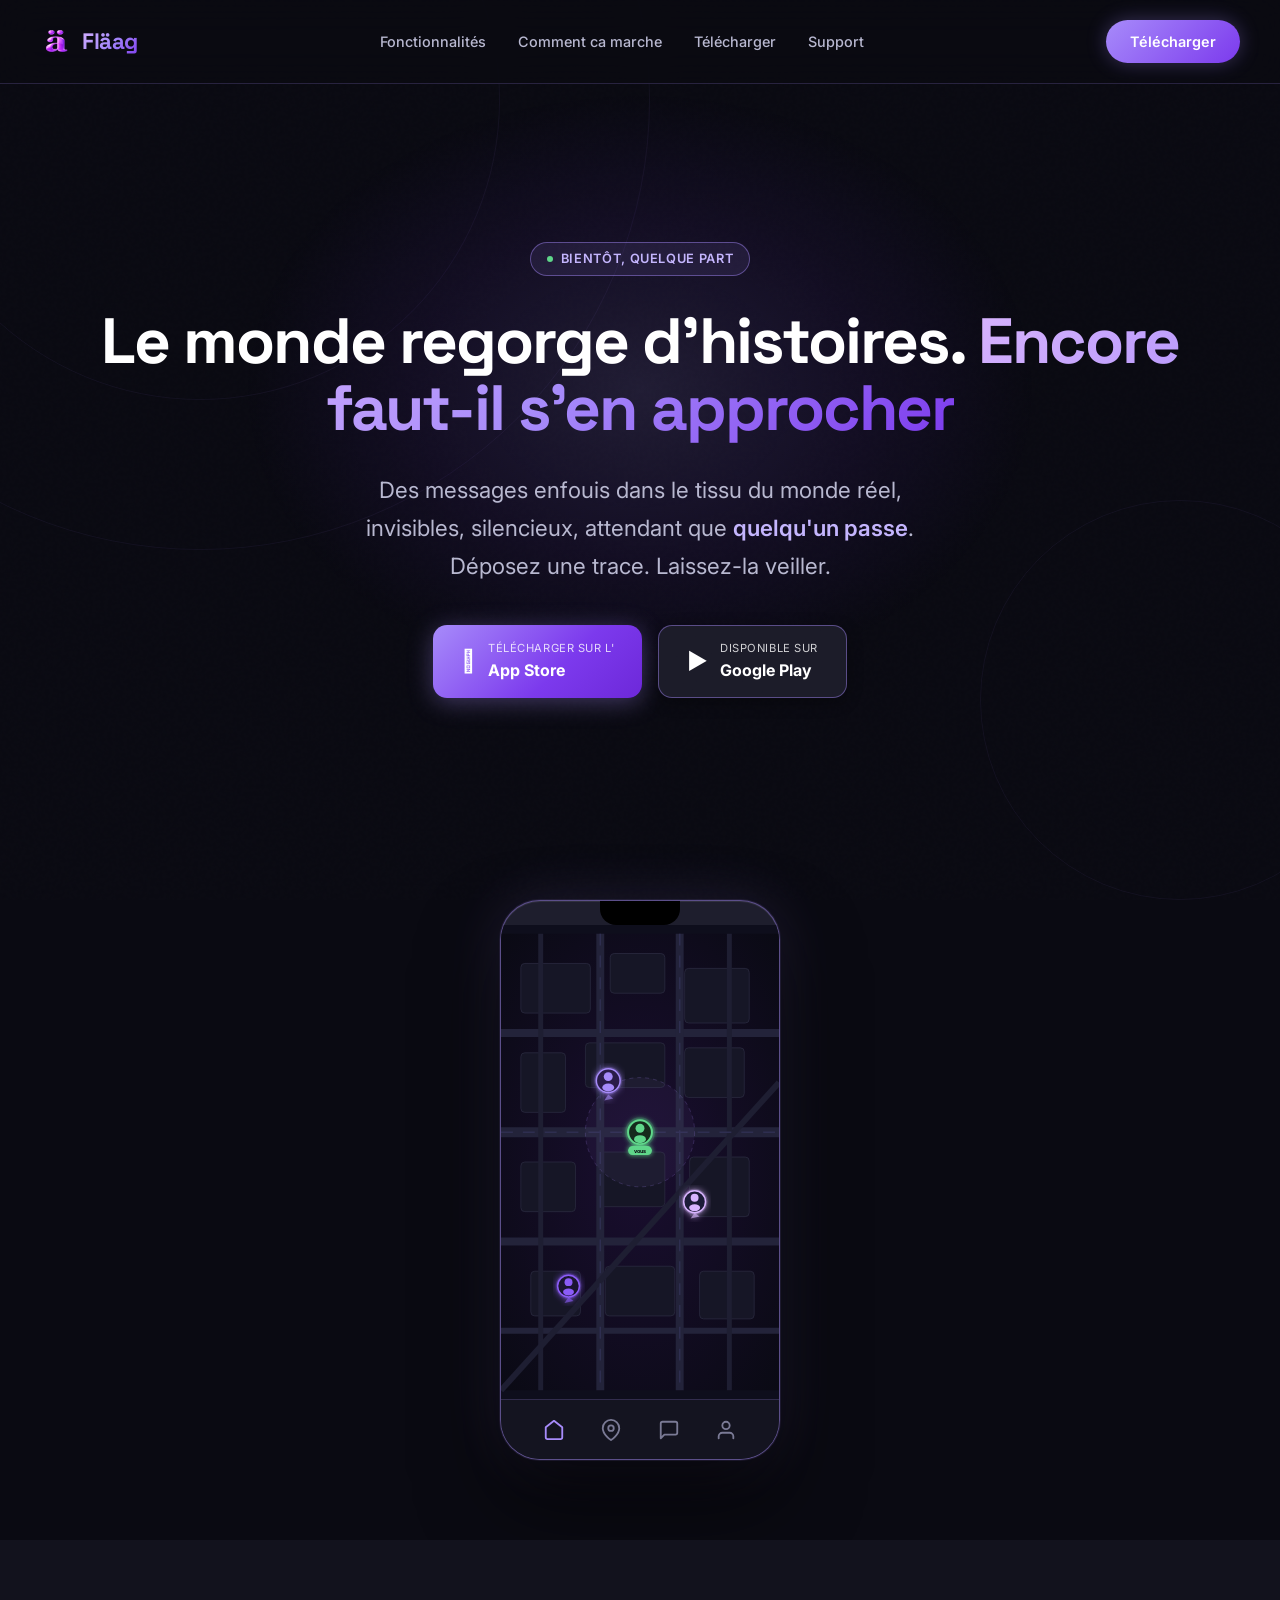
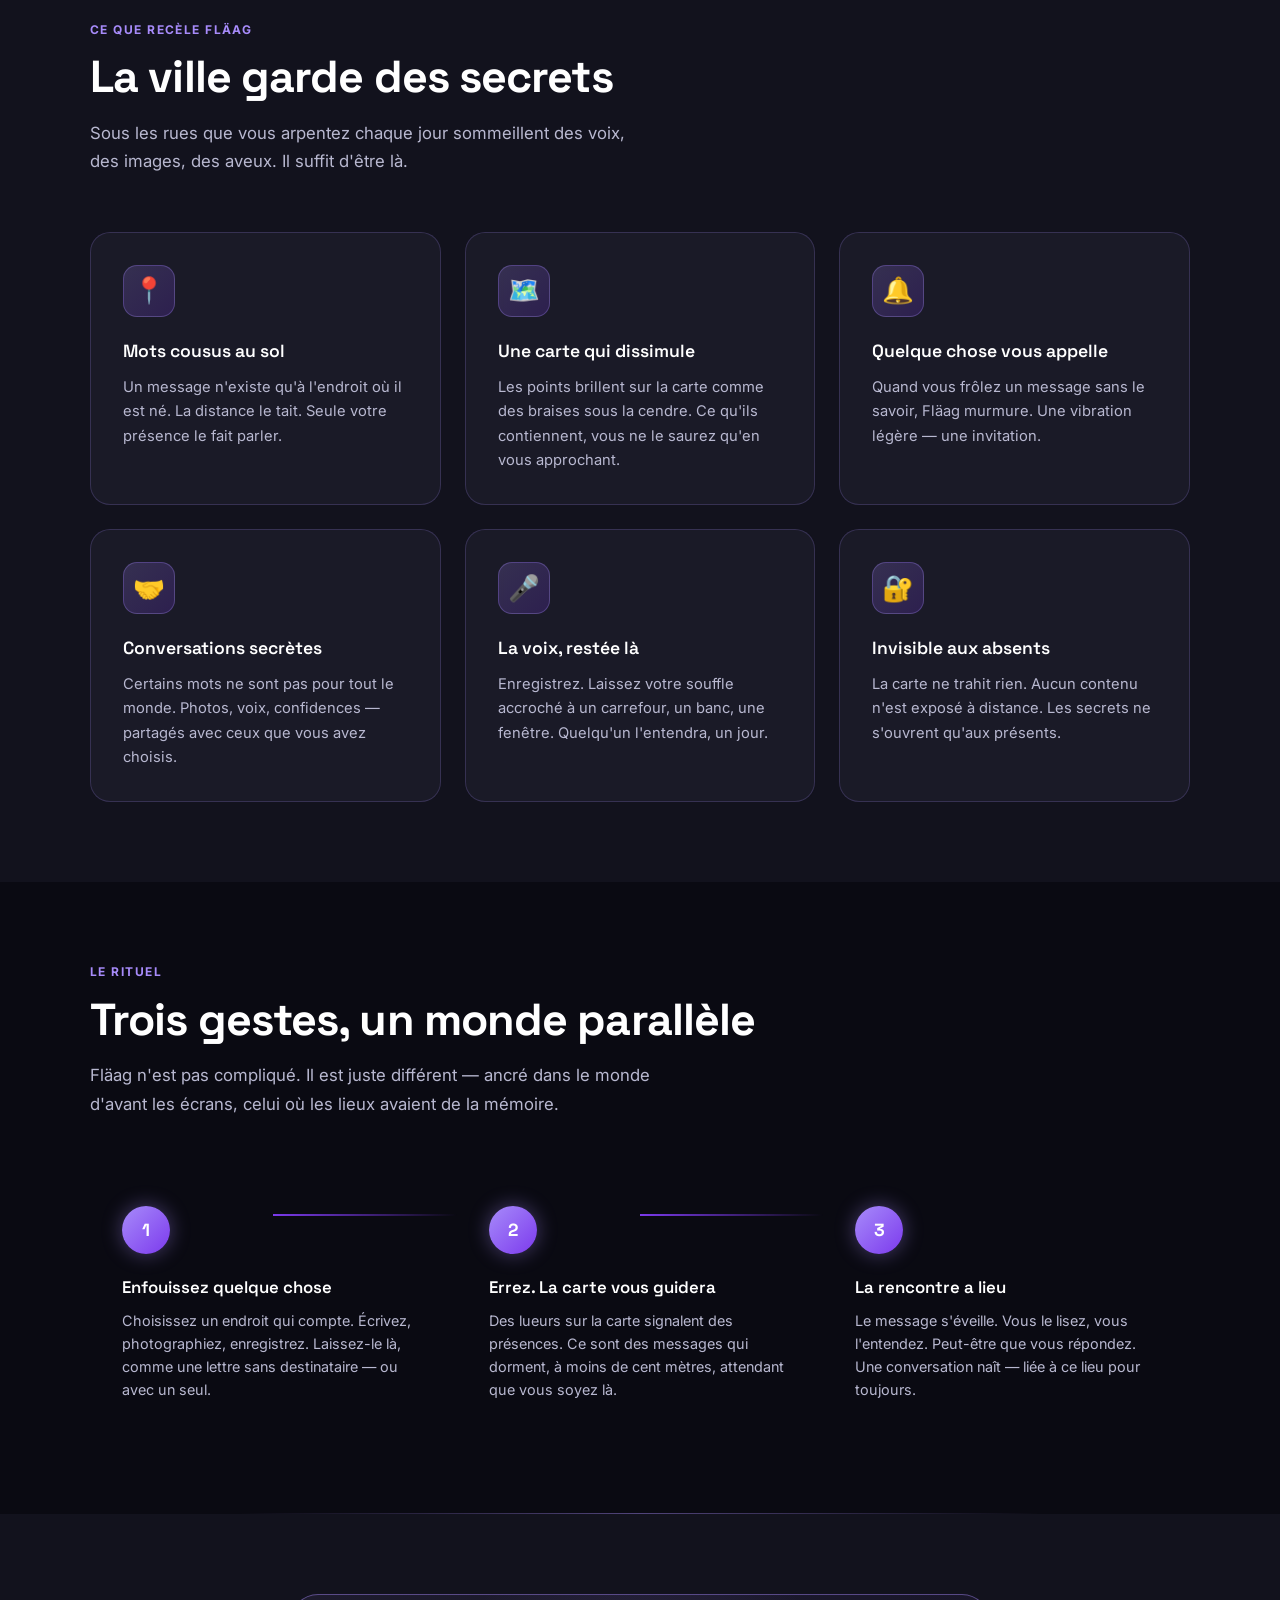
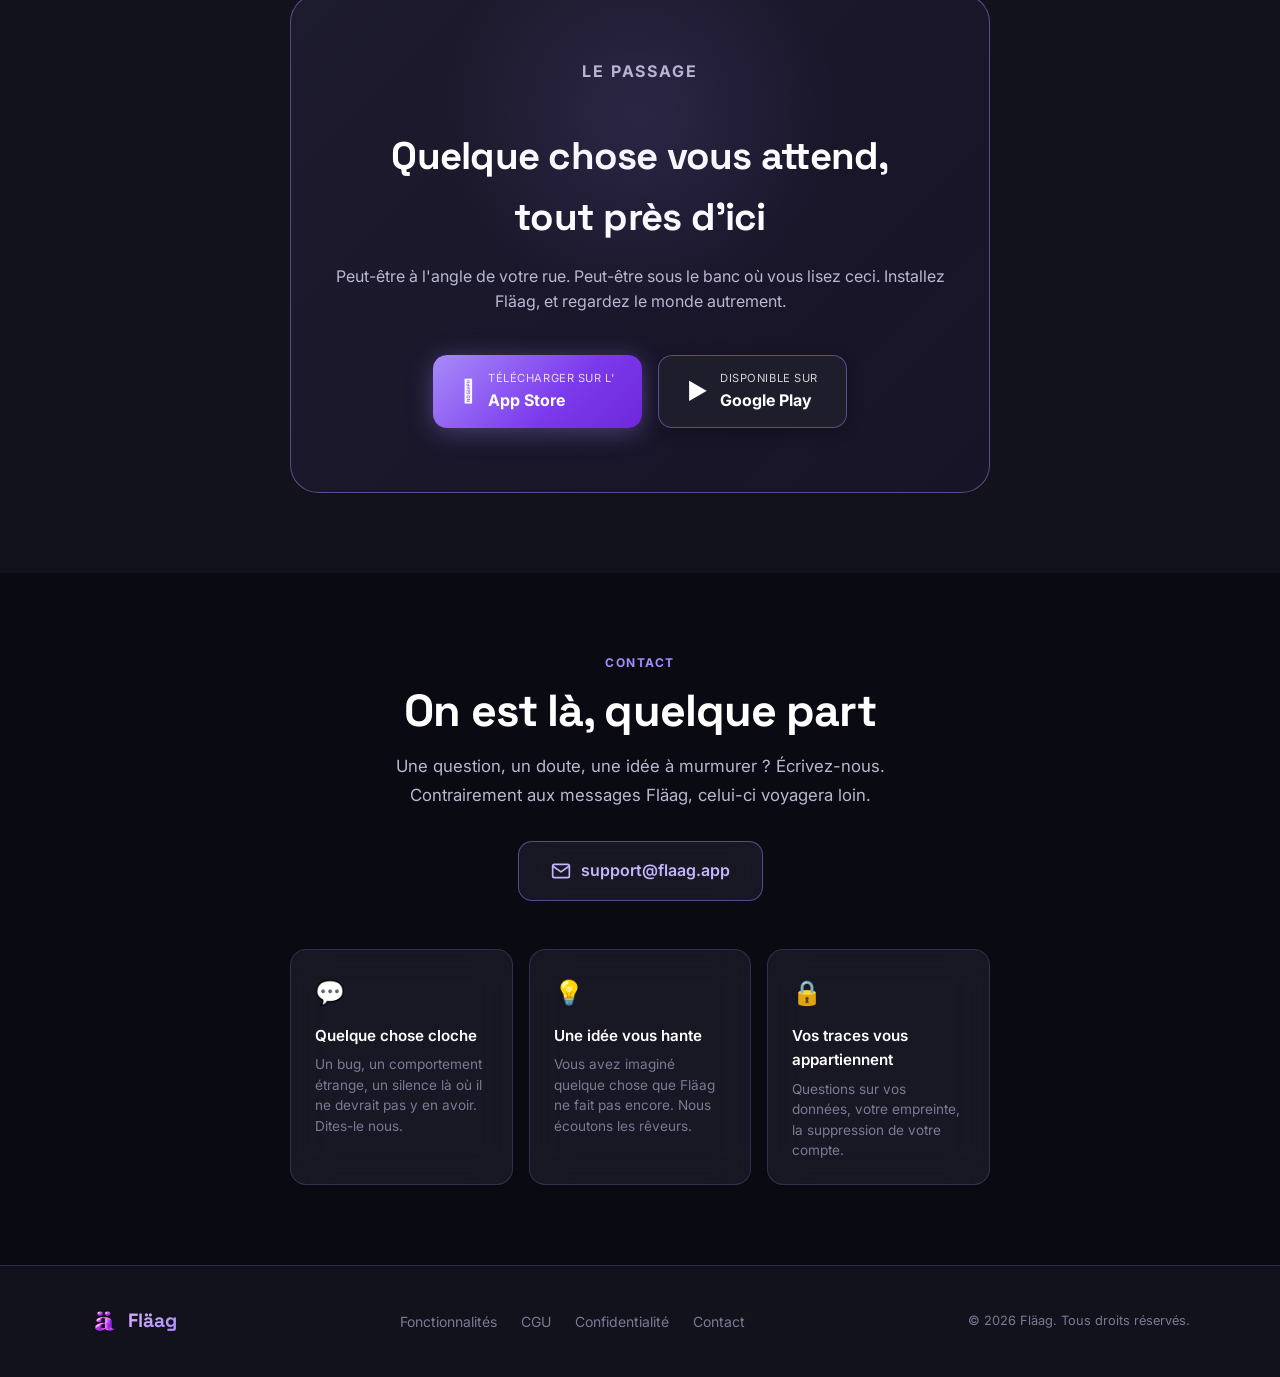
==== index.html @ ccaf864e "Revert "feat: SF-inspired stylized map in phone mockup (Market St, grid, bay)" This reverts commit 2" ====
<!DOCTYPE html>
<html lang="fr" prefix="og: https://ogp.me/ns#">
<head>
  <meta charset="UTF-8" />
  <meta name="viewport" content="width=device-width, initial-scale=1.0" />

  <!-- ===== PRIMARY SEO ===== -->
  <title>Fläag — Application de messagerie géolocalisée | Messages cachés autour de vous</title>
  <meta name="description" content="Fläag est une application mobile qui vous permet de laisser des messages géolocalisés, lisibles uniquement à moins de 100 mètres. Découvrez des messages cachés autour de vous. Disponible sur iOS et Android." />
  <meta name="keywords" content="application géolocalisée, messagerie géolocalisée, messages cachés, GPS, exploration urbaine, application mobile, flaag, fläag, découverte, messages anonymes, carte interactive, notification proximité" />
  <meta name="author" content="Fläag" />
  <meta name="robots" content="index, follow" />
  <meta name="language" content="French" />
  <meta name="theme-color" content="#A78BFA" />
  <meta name="mobile-web-app-capable" content="yes" />
  <meta name="apple-mobile-web-app-capable" content="yes" />
  <meta name="apple-mobile-web-app-status-bar-style" content="black-translucent" />
  <meta name="apple-mobile-web-app-title" content="Fläag" />
  <link rel="canonical" href="https://flaag.app/" />

  <!-- ===== OPEN GRAPH ===== -->
  <meta property="og:type" content="website" />
  <meta property="og:site_name" content="Fläag" />
  <meta property="og:title" content="Fläag — Découvrez les messages cachés autour de vous" />
  <meta property="og:description" content="Laissez un message à un endroit précis. Il n'existera que là. Téléchargez Fläag, l'application de messagerie géolocalisée disponible sur iOS et Android." />
  <meta property="og:image" content="https://flaag.app/assets/og-image.png" />
  <meta property="og:image:width" content="1200" />
  <meta property="og:image:height" content="630" />
  <meta property="og:url" content="https://flaag.app/" />
  <meta property="og:locale" content="fr_FR" />

  <!-- ===== TWITTER CARD ===== -->
  <meta name="twitter:card" content="summary_large_image" />
  <meta name="twitter:title" content="Fläag — Messages géolocalisés cachés autour de vous" />
  <meta name="twitter:description" content="Laissez un message à un endroit précis. Il n'existera que là. Découvrez Fläag, l'app de messagerie géolocalisée." />
  <meta name="twitter:image" content="https://flaag.app/assets/og-image.png" />

  <!-- ===== ICONS ===== -->
  <link rel="icon" type="image/png" href="assets/logo transparent.png" />
  <link rel="apple-touch-icon" href="assets/logo transparent.png" />

  <!-- ===== JSON-LD STRUCTURED DATA ===== -->
  <script type="application/ld+json">
  {
    "@context": "https://schema.org",
    "@graph": [
      {
        "@type": "WebSite",
        "@id": "https://flaag.app/#website",
        "url": "https://flaag.app/",
        "name": "Fläag",
        "description": "Application mobile de messagerie géolocalisée",
        "inLanguage": "fr-FR",
        "potentialAction": {
          "@type": "SearchAction",
          "target": "https://flaag.app/?q={search_term_string}",
          "query-input": "required name=search_term_string"
        }
      },
      {
        "@type": "MobileApplication",
        "@id": "https://flaag.app/#app",
        "name": "Fläag",
        "description": "Fläag est une application de messagerie géolocalisée. Laissez des messages ancrés à des coordonnées GPS précises, lisibles uniquement à moins de 100 mètres du point de dépôt. Explorez votre ville, découvrez des messages cachés.",
        "url": "https://flaag.app/",
        "image": "https://flaag.app/assets/logo transparent.png",
        "applicationCategory": "SocialNetworkingApplication",
        "applicationSubCategory": "Messaging",
        "operatingSystem": "iOS, Android",
        "offers": {
          "@type": "Offer",
          "price": "0",
          "priceCurrency": "EUR"
        },
        "featureList": [
          "Messages géolocalisés",
          "Carte interactive",
          "Notifications de proximité",
          "Messagerie privée",
          "Messages audio",
          "Messages photo"
        ],
        "inLanguage": "fr-FR",
        "author": {
          "@type": "Organization",
          "name": "Fläag",
          "url": "https://flaag.app/"
        }
      },
      {
        "@type": "Organization",
        "@id": "https://flaag.app/#organization",
        "name": "Fläag",
        "url": "https://flaag.app/",
        "logo": "https://flaag.app/assets/logo transparent.png",
        "contactPoint": {
          "@type": "ContactPoint",
          "email": "support@flaag.app",
          "contactType": "customer support",
          "availableLanguage": "French"
        }
      }
    ]
  }
  </script>

  <!-- ===== FONTS ===== -->
  <link rel="preconnect" href="https://fonts.googleapis.com" />
  <link rel="preconnect" href="https://fonts.gstatic.com" crossorigin />
  <link href="https://fonts.googleapis.com/css2?family=Inter:wght@300;400;500;600;700;800&family=Space+Grotesk:wght@400;500;600;700&display=swap" rel="stylesheet" />
  <style>
    *, *::before, *::after {
      box-sizing: border-box;
      margin: 0;
      padding: 0;
    }

    :root {
      --bg-primary: #0A0A12;
      --bg-secondary: #12121D;
      --bg-tertiary: #1A1A28;
      --surface: #1E1E2D;
      --surface-glass: rgba(30, 30, 45, 0.7);
      --violet: #A78BFA;
      --violet-light: #C4B5FD;
      --violet-dark: #7C3AED;
      --violet-deeper: #6D28D9;
      --lavender: #D8B4FE;
      --text-primary: #FFFFFF;
      --text-secondary: #B8B8D0;
      --text-muted: #7A7A95;
      --border: rgba(167, 139, 250, 0.2);
      --border-glow: rgba(167, 139, 250, 0.45);
      --success: #5FD68A;
      --warning: #FFA94D;
    }

    html {
      scroll-behavior: smooth;
    }

    body {
      font-family: 'Inter', sans-serif;
      background-color: var(--bg-primary);
      color: var(--text-primary);
      line-height: 1.6;
      overflow-x: hidden;
    }

    /* ============ NOISE TEXTURE OVERLAY ============ */
    body::before {
      content: '';
      position: fixed;
      inset: 0;
      background-image: url("data:image/svg+xml,%3Csvg viewBox='0 0 256 256' xmlns='http://www.w3.org/2000/svg'%3E%3Cfilter id='noise'%3E%3CfeTurbulence type='fractalNoise' baseFrequency='0.9' numOctaves='4' stitchTiles='stitch'/%3E%3C/filter%3E%3Crect width='100%25' height='100%25' filter='url(%23noise)' opacity='0.03'/%3E%3C/svg%3E");
      pointer-events: none;
      z-index: 0;
      opacity: 0.4;
    }

    /* ============ NAV ============ */
    nav {
      position: fixed;
      top: 0;
      left: 0;
      right: 0;
      z-index: 100;
      display: flex;
      align-items: center;
      justify-content: space-between;
      padding: 20px 40px;
      background: rgba(10, 10, 18, 0.8);
      backdrop-filter: blur(20px);
      border-bottom: 1px solid var(--border);
    }

    .nav-logo {
      display: flex;
      align-items: center;
      gap: 10px;
      text-decoration: none;
    }

    .nav-logo img {
      width: 32px;
      height: 32px;
      border-radius: 8px;
    }

    .nav-logo-text {
      font-family: 'Space Grotesk', sans-serif;
      font-size: 1.4rem;
      font-weight: 700;
      background: linear-gradient(135deg, var(--lavender), var(--violet), var(--violet-dark));
      -webkit-background-clip: text;
      -webkit-text-fill-color: transparent;
      background-clip: text;
      letter-spacing: -0.02em;
    }

    .nav-links {
      display: flex;
      gap: 32px;
      list-style: none;
    }

    .nav-links a {
      color: var(--text-secondary);
      text-decoration: none;
      font-size: 0.9rem;
      font-weight: 500;
      transition: color 0.2s;
    }

    .nav-links a:hover {
      color: var(--violet-light);
    }

    .nav-cta {
      padding: 10px 24px;
      background: linear-gradient(135deg, var(--violet), var(--violet-dark));
      border: none;
      border-radius: 50px;
      color: #fff;
      font-size: 0.9rem;
      font-weight: 600;
      cursor: pointer;
      text-decoration: none;
      transition: opacity 0.2s, transform 0.2s;
      box-shadow: 0 0 20px rgba(167, 139, 250, 0.3);
    }

    .nav-cta:hover {
      opacity: 0.9;
      transform: translateY(-1px);
    }

    /* ============ HERO ============ */
    .hero {
      min-height: 100vh;
      display: flex;
      flex-direction: column;
      align-items: center;
      justify-content: center;
      text-align: center;
      padding: 120px 24px 80px;
      position: relative;
    }

    /* Radial glow background */
    .hero::after {
      content: '';
      position: absolute;
      top: 50%;
      left: 50%;
      transform: translate(-50%, -60%);
      width: 800px;
      height: 600px;
      background: radial-gradient(ellipse, rgba(167, 139, 250, 0.15) 0%, rgba(124, 58, 237, 0.08) 40%, transparent 70%);
      pointer-events: none;
      z-index: 0;
    }

    .hero-badge {
      display: inline-flex;
      align-items: center;
      gap: 8px;
      padding: 6px 16px;
      background: rgba(167, 139, 250, 0.1);
      border: 1px solid var(--border-glow);
      border-radius: 50px;
      font-size: 0.8rem;
      font-weight: 600;
      color: var(--violet-light);
      letter-spacing: 0.05em;
      text-transform: uppercase;
      margin-bottom: 32px;
      position: relative;
      z-index: 1;
    }

    .hero-badge::before {
      content: '';
      width: 6px;
      height: 6px;
      background: var(--success);
      border-radius: 50%;
      animation: pulse 2s infinite;
    }

    @keyframes pulse {
      0%, 100% { opacity: 1; transform: scale(1); }
      50% { opacity: 0.5; transform: scale(1.2); }
    }

    .hero h1 {
      font-family: 'Space Grotesk', sans-serif;
      font-size: clamp(1.8rem, 5vw, 4rem);
      font-weight: 700;
      line-height: 1.05;
      letter-spacing: -0.03em;
      position: relative;
      z-index: 1;
      margin-bottom: 8px;
    }

    .hero h1 .brand {
      background: linear-gradient(135deg, var(--lavender) 0%, var(--violet) 50%, var(--violet-dark) 100%);
      -webkit-background-clip: text;
      -webkit-text-fill-color: transparent;
      background-clip: text;
    }

    .hero-subtitle {
      font-size: clamp(1rem, 2.5vw, 1.4rem);
      color: var(--text-secondary);
      max-width: 560px;
      margin: 20px auto 40px;
      line-height: 1.7;
      font-weight: 400;
      position: relative;
      z-index: 1;
    }

    .hero-subtitle strong {
      color: var(--violet-light);
      font-weight: 600;
    }

    .hero-actions {
      display: flex;
      gap: 16px;
      flex-wrap: wrap;
      justify-content: center;
      position: relative;
      z-index: 1;
    }

    .btn-store {
      display: flex;
      align-items: center;
      gap: 12px;
      padding: 14px 28px;
      background: linear-gradient(135deg, var(--violet) 0%, var(--violet-dark) 60%, var(--violet-deeper) 100%);
      border-radius: 14px;
      text-decoration: none;
      color: #fff;
      font-weight: 600;
      font-size: 0.95rem;
      transition: transform 0.2s, box-shadow 0.2s;
      box-shadow: 0 4px 24px rgba(167, 139, 250, 0.35);
    }

    .btn-store:hover {
      transform: translateY(-2px);
      box-shadow: 0 8px 32px rgba(167, 139, 250, 0.5);
    }

    .btn-store.secondary {
      background: rgba(30, 30, 45, 0.9);
      border: 1px solid var(--border-glow);
      box-shadow: 0 4px 16px rgba(0,0,0,0.3);
    }

    .btn-store.secondary:hover {
      background: rgba(42, 42, 60, 0.9);
      box-shadow: 0 8px 24px rgba(0,0,0,0.4);
    }

    .store-icon {
      font-size: 1.4rem;
      line-height: 1;
    }

    .store-text {
      display: flex;
      flex-direction: column;
      align-items: flex-start;
    }

    .store-text span:first-child {
      font-size: 0.7rem;
      opacity: 0.8;
      font-weight: 400;
      text-transform: uppercase;
      letter-spacing: 0.05em;
    }

    .store-text span:last-child {
      font-size: 1rem;
      font-weight: 700;
    }

    /* ============ MOCKUP ============ */
    .mockup-section {
      display: flex;
      justify-content: center;
      padding: 0 24px 80px;
      position: relative;
    }

    .phone-mockup {
      width: 280px;
      height: 560px;
      background: var(--surface);
      border-radius: 40px;
      border: 1.5px solid var(--border-glow);
      box-shadow:
        0 0 0 1px rgba(167, 139, 250, 0.1),
        0 40px 80px rgba(0, 0, 0, 0.6),
        0 0 60px rgba(167, 139, 250, 0.15),
        inset 0 1px 0 rgba(255, 255, 255, 0.08);
      position: relative;
      overflow: hidden;
      display: flex;
      flex-direction: column;
      align-items: center;
    }

    .phone-notch {
      width: 80px;
      height: 24px;
      background: #000;
      border-radius: 0 0 16px 16px;
      margin-top: 0;
      z-index: 2;
    }

    .phone-screen {
      flex: 1;
      width: 100%;
      background: #0e0e1c;
      position: relative;
      overflow: hidden;
    }

    .map-svg {
      position: absolute;
      inset: 0;
      width: 100%;
      height: 100%;
    }

    /* Pins */
    .pin {
      animation: pin-float 3s ease-in-out infinite;
    }
    .pin-a { animation-delay: 0s; }
    .pin-b { animation-delay: 1.2s; }
    .pin-c { animation-delay: 2.1s; }
    .pin-you { animation-delay: 0s; }

    @keyframes pin-float {
      0%, 100% { transform: translateY(0); }
      50% { transform: translateY(-4px); }
    }

    /* Ripple rings */
    .ripple {
      transform-origin: center;
      animation: ripple-out 2.5s ease-out infinite;
    }
    .ripple-a { animation-delay: 0s; }
    .ripple-b { animation-delay: 1.2s; }
    .ripple-c { animation-delay: 2.1s; }
    .ripple-you { animation-delay: 0s; }

    @keyframes ripple-out {
      0%   { opacity: 0.5; r: 6; }
      100% { opacity: 0;   r: 20; }
    }

    .phone-bottom-bar {
      height: 60px;
      width: 100%;
      background: rgba(20, 20, 32, 0.95);
      border-top: 1px solid var(--border);
      display: flex;
      align-items: center;
      justify-content: space-around;
      padding: 0 24px;
    }

    .tab-icon {
      width: 24px;
      height: 24px;
      display: flex;
      flex-direction: column;
      align-items: center;
      justify-content: center;
      gap: 3px;
    }

    .tab-icon-active {
      color: var(--violet);
    }

    /* ============ SECTIONS ============ */
    section {
      padding: 80px 24px;
      position: relative;
      z-index: 1;
    }

    .container {
      max-width: 1100px;
      margin: 0 auto;
    }

    .section-label {
      font-size: 0.75rem;
      font-weight: 700;
      letter-spacing: 0.12em;
      text-transform: uppercase;
      color: var(--violet);
      margin-bottom: 12px;
    }

    .section-title {
      font-family: 'Space Grotesk', sans-serif;
      font-size: clamp(1.8rem, 4vw, 2.8rem);
      font-weight: 700;
      line-height: 1.15;
      letter-spacing: -0.02em;
      margin-bottom: 16px;
    }

    .section-desc {
      font-size: 1.05rem;
      color: var(--text-secondary);
      max-width: 560px;
      line-height: 1.7;
    }

    /* ============ FEATURES ============ */
    #features {
      background: var(--bg-secondary);
    }

    .features-grid {
      display: grid;
      grid-template-columns: repeat(auto-fit, minmax(260px, 1fr));
      gap: 24px;
      margin-top: 56px;
    }

    .feature-card {
      background: var(--surface-glass);
      border: 1px solid var(--border);
      border-radius: 20px;
      padding: 32px;
      backdrop-filter: blur(20px);
      transition: border-color 0.3s, transform 0.3s;
    }

    .feature-card:hover {
      border-color: var(--border-glow);
      transform: translateY(-4px);
    }

    .feature-icon {
      width: 52px;
      height: 52px;
      background: linear-gradient(135deg, rgba(167, 139, 250, 0.2), rgba(124, 58, 237, 0.2));
      border: 1px solid rgba(167, 139, 250, 0.3);
      border-radius: 14px;
      display: flex;
      align-items: center;
      justify-content: center;
      font-size: 1.6rem;
      margin-bottom: 20px;
    }

    .feature-card h3 {
      font-family: 'Space Grotesk', sans-serif;
      font-size: 1.1rem;
      font-weight: 600;
      margin-bottom: 10px;
      color: var(--text-primary);
    }

    .feature-card p {
      font-size: 0.92rem;
      color: var(--text-secondary);
      line-height: 1.65;
    }

    /* ============ HOW IT WORKS ============ */
    .steps {
      display: grid;
      grid-template-columns: repeat(auto-fit, minmax(240px, 1fr));
      gap: 0;
      margin-top: 56px;
      position: relative;
    }

    .step {
      display: flex;
      flex-direction: column;
      align-items: flex-start;
      padding: 32px;
      position: relative;
    }

    .step::after {
      content: '';
      position: absolute;
      right: 0;
      top: 40px;
      height: 2px;
      width: 50%;
      background: linear-gradient(90deg, var(--violet-dark), transparent);
    }

    .step:last-child::after {
      display: none;
    }

    .step-number {
      width: 48px;
      height: 48px;
      border-radius: 50%;
      background: linear-gradient(135deg, var(--violet), var(--violet-dark));
      display: flex;
      align-items: center;
      justify-content: center;
      font-family: 'Space Grotesk', sans-serif;
      font-weight: 700;
      font-size: 1.1rem;
      margin-bottom: 20px;
      box-shadow: 0 0 20px rgba(167, 139, 250, 0.4);
    }

    .step h3 {
      font-family: 'Space Grotesk', sans-serif;
      font-weight: 600;
      font-size: 1.05rem;
      margin-bottom: 8px;
    }

    .step p {
      font-size: 0.9rem;
      color: var(--text-secondary);
      line-height: 1.6;
    }

    /* ============ DIVIDER ============ */
    .divider {
      height: 1px;
      background: linear-gradient(90deg, transparent, var(--border-glow), transparent);
      margin: 0 auto;
      max-width: 800px;
    }

    /* ============ DOWNLOAD SECTION ============ */
    #download {
      background: var(--bg-secondary);
      text-align: center;
    }

    .download-card {
      background: linear-gradient(135deg, rgba(167, 139, 250, 0.08) 0%, rgba(124, 58, 237, 0.05) 100%);
      border: 1px solid var(--border-glow);
      border-radius: 28px;
      padding: 64px 40px;
      max-width: 700px;
      margin: 0 auto;
      position: relative;
      overflow: hidden;
    }

    .download-card::before {
      content: '';
      position: absolute;
      top: -80px;
      left: 50%;
      transform: translateX(-50%);
      width: 400px;
      height: 400px;
      background: radial-gradient(ellipse, rgba(167, 139, 250, 0.12) 0%, transparent 70%);
      pointer-events: none;
    }

    .download-card h2 {
      font-family: 'Space Grotesk', sans-serif;
      font-size: clamp(1.6rem, 3.5vw, 2.4rem);
      font-weight: 700;
      margin-bottom: 16px;
      letter-spacing: -0.02em;
    }

    .download-card p {
      color: var(--text-secondary);
      margin-bottom: 40px;
      font-size: 1rem;
    }

    .download-buttons {
      display: flex;
      gap: 16px;
      justify-content: center;
      flex-wrap: wrap;
    }

    /* ============ SUPPORT ============ */
    #support {
      text-align: center;
    }

    .support-content {
      max-width: 560px;
      margin: 0 auto;
    }

    .support-email {
      display: inline-flex;
      align-items: center;
      gap: 10px;
      margin-top: 32px;
      padding: 16px 32px;
      background: var(--surface-glass);
      border: 1px solid var(--border-glow);
      border-radius: 14px;
      backdrop-filter: blur(20px);
      color: var(--violet-light);
      text-decoration: none;
      font-weight: 600;
      font-size: 1rem;
      transition: all 0.2s;
    }

    .support-email:hover {
      background: rgba(167, 139, 250, 0.1);
      transform: translateY(-2px);
      box-shadow: 0 8px 24px rgba(167, 139, 250, 0.2);
    }

    .support-cards {
      display: grid;
      grid-template-columns: repeat(auto-fit, minmax(200px, 1fr));
      gap: 16px;
      margin-top: 48px;
      max-width: 700px;
      margin-left: auto;
      margin-right: auto;
    }

    .support-card {
      background: var(--surface-glass);
      border: 1px solid var(--border);
      border-radius: 16px;
      padding: 24px;
      backdrop-filter: blur(20px);
      text-align: left;
    }

    .support-card .icon {
      font-size: 1.5rem;
      margin-bottom: 12px;
    }

    .support-card h4 {
      font-size: 0.95rem;
      font-weight: 600;
      margin-bottom: 6px;
    }

    .support-card p {
      font-size: 0.85rem;
      color: var(--text-muted);
      line-height: 1.5;
    }

    /* ============ FOOTER ============ */
    footer {
      background: var(--bg-secondary);
      border-top: 1px solid var(--border);
      padding: 40px 24px;
    }

    .footer-inner {
      max-width: 1100px;
      margin: 0 auto;
      display: flex;
      align-items: center;
      justify-content: space-between;
      flex-wrap: wrap;
      gap: 24px;
    }

    .footer-logo {
      display: flex;
      align-items: center;
      gap: 10px;
    }

    .footer-logo img {
      width: 28px;
      height: 28px;
      border-radius: 7px;
    }

    .footer-logo-text {
      font-family: 'Space Grotesk', sans-serif;
      font-size: 1.2rem;
      font-weight: 700;
      background: linear-gradient(135deg, var(--lavender), var(--violet));
      -webkit-background-clip: text;
      -webkit-text-fill-color: transparent;
      background-clip: text;
    }

    .footer-links {
      display: flex;
      gap: 24px;
      list-style: none;
      flex-wrap: wrap;
    }

    .footer-links a {
      color: var(--text-muted);
      text-decoration: none;
      font-size: 0.875rem;
      transition: color 0.2s;
    }

    .footer-links a:hover {
      color: var(--violet-light);
    }

    .footer-copy {
      font-size: 0.8rem;
      color: var(--text-muted);
    }

    /* ============ RESPONSIVE ============ */
    @media (max-width: 768px) {
      /* Nav */
      nav {
        padding: 14px 20px;
      }
      .nav-links {
        display: none;
      }

      /* Hero */
      .hero {
        padding: 88px 20px 56px;
        min-height: auto;
      }
      .hero-badge {
        font-size: 0.72rem;
        padding: 5px 14px;
        margin-bottom: 24px;
      }
      .hero-subtitle {
        margin: 16px auto 32px;
        padding: 0 4px;
      }
      .hero-actions {
        flex-direction: column;
        align-items: stretch;
        width: 100%;
        max-width: 320px;
        gap: 12px;
      }
      .btn-store {
        justify-content: center;
        padding: 14px 20px;
      }

      /* Mockup */
      .mockup-section {
        padding: 0 24px 56px;
      }
      .phone-mockup {
        width: 240px;
        height: 460px;
      }

      /* Sections */
      section {
        padding: 56px 20px;
      }
      .section-title {
        font-size: clamp(1.6rem, 6vw, 2.2rem);
      }
      .section-desc {
        font-size: 0.97rem;
      }

      /* Features */
      .features-grid {
        grid-template-columns: 1fr;
        gap: 16px;
        margin-top: 36px;
      }
      .feature-card {
        padding: 24px;
      }

      /* Steps */
      .steps {
        grid-template-columns: 1fr;
        margin-top: 36px;
      }
      .step {
        padding: 24px 20px;
        border-bottom: 1px solid var(--border);
      }
      .step:last-child {
        border-bottom: none;
      }
      .step::after {
        display: none;
      }
      .step-number {
        width: 40px;
        height: 40px;
        font-size: 1rem;
        margin-bottom: 16px;
      }

      /* Download */
      .download-card {
        padding: 40px 20px;
        border-radius: 20px;
      }
      .download-buttons {
        flex-direction: column;
        align-items: stretch;
        gap: 12px;
      }
      .download-buttons .btn-store {
        justify-content: center;
      }

      /* Support */
      .support-email {
        width: 100%;
        justify-content: center;
        padding: 14px 20px;
        font-size: 0.92rem;
      }
      .support-cards {
        grid-template-columns: 1fr;
        gap: 12px;
        margin-top: 32px;
      }

      /* Footer */
      .footer-inner {
        flex-direction: column;
        align-items: center;
        text-align: center;
        gap: 16px;
      }
      .footer-links {
        justify-content: center;
        gap: 16px;
      }
    }

    @media (max-width: 400px) {
      .hero h1 {
        font-size: 1.6rem;
        letter-spacing: -0.02em;
      }
      .nav-logo-text {
        font-size: 1.2rem;
      }
      .phone-mockup {
        width: 210px;
        height: 400px;
      }
    }

    /* ============ SCROLL ANIMATIONS ============ */
    .fade-in {
      opacity: 0;
      transform: translateY(24px);
      transition: opacity 0.6s ease, transform 0.6s ease;
    }

    .fade-in.visible {
      opacity: 1;
      transform: translateY(0);
    }

    /* ============ HERO APP ICON ============ */
    .hero-app-icon {
      width: 100px;
      height: 100px;
      border-radius: 22px;
      margin-bottom: 28px;
      position: relative;
      z-index: 1;
      box-shadow:
        0 0 0 1px rgba(167, 139, 250, 0.3),
        0 20px 60px rgba(0, 0, 0, 0.5),
        0 0 40px rgba(167, 139, 250, 0.2);
    }

    /* ============ TOPOGRAPHIC LINES (decorative) ============ */
    .topo-bg {
      position: absolute;
      inset: 0;
      overflow: hidden;
      pointer-events: none;
      z-index: 0;
    }

    .topo-ring {
      position: absolute;
      border-radius: 50%;
      border: 1px solid rgba(167, 139, 250, 0.06);
    }
  </style>
</head>
<body>

  <!-- NAV -->
  <nav>
    <a href="#" class="nav-logo">
      <img src="assets/logo transparent.png" alt="Fläag logo" />
      <span class="nav-logo-text">Fläag</span>
    </a>
    <ul class="nav-links">
      <li><a href="#features">Fonctionnalités</a></li>
      <li><a href="#how">Comment ca marche</a></li>
      <li><a href="#download">Télécharger</a></li>
      <li><a href="#support">Support</a></li>
    </ul>
    <a href="#download" class="nav-cta">Télécharger</a>
  </nav>

  <!-- HERO -->
  <section class="hero">
    <div class="topo-bg">
      <div class="topo-ring" style="width:600px;height:600px;top:-200px;left:-100px;"></div>
      <div class="topo-ring" style="width:900px;height:900px;top:-350px;left:-250px;"></div>
      <div class="topo-ring" style="width:400px;height:400px;bottom:0;right:-100px;"></div>
    </div>

    <div class="hero-badge">Bientôt, quelque part</div>

    <h1>Le monde regorge d'histoires. <span class="brand">Encore faut-il s'en approcher</span></h1>

    <p class="hero-subtitle">
      Des messages enfouis dans le tissu du monde réel, invisibles, silencieux,
      attendant que <strong>quelqu'un passe</strong>. Déposez une trace. Laissez-la veiller.
    </p>

    <div class="hero-actions">
      <a href="#download" class="btn-store">
        <span class="store-icon">&#xF8FF;</span>
        <span class="store-text">
          <span>Télécharger sur l'</span>
          <span>App Store</span>
        </span>
      </a>
      <a href="#download" class="btn-store secondary">
        <span class="store-icon">&#9654;</span>
        <span class="store-text">
          <span>Disponible sur</span>
          <span>Google Play</span>
        </span>
      </a>
    </div>
  </section>

  <!-- PHONE MOCKUP -->
  <div class="mockup-section">
    <div class="phone-mockup">
      <div class="phone-notch"></div>
      <div class="phone-screen">
        <svg class="map-svg" viewBox="0 0 280 460" xmlns="http://www.w3.org/2000/svg">
          <defs>
            <radialGradient id="bgGrad" cx="50%" cy="50%" r="70%">
              <stop offset="0%" stop-color="#1a0e30"/>
              <stop offset="100%" stop-color="#0a0a14"/>
            </radialGradient>
            <filter id="glow-violet">
              <feGaussianBlur stdDeviation="3" result="blur"/>
              <feMerge><feMergeNode in="blur"/><feMergeNode in="SourceGraphic"/></feMerge>
            </filter>
            <filter id="glow-green">
              <feGaussianBlur stdDeviation="2.5" result="blur"/>
              <feMerge><feMergeNode in="blur"/><feMergeNode in="SourceGraphic"/></feMerge>
            </filter>
          </defs>

          <!-- Background -->
          <rect width="280" height="460" fill="url(#bgGrad)"/>

          <!-- Blocs / pâtés de maisons -->
          <rect x="20"  y="30"  width="70" height="50" rx="4" fill="#161626" stroke="#2a2a40" stroke-width="0.8"/>
          <rect x="110" y="20"  width="55" height="40" rx="4" fill="#161626" stroke="#2a2a40" stroke-width="0.8"/>
          <rect x="185" y="35"  width="65" height="55" rx="4" fill="#161626" stroke="#2a2a40" stroke-width="0.8"/>
          <rect x="20"  y="120" width="45" height="60" rx="4" fill="#161626" stroke="#2a2a40" stroke-width="0.8"/>
          <rect x="85"  y="110" width="80" height="45" rx="4" fill="#161626" stroke="#2a2a40" stroke-width="0.8"/>
          <rect x="185" y="115" width="60" height="50" rx="4" fill="#161626" stroke="#2a2a40" stroke-width="0.8"/>
          <rect x="20"  y="230" width="55" height="50" rx="4" fill="#161626" stroke="#2a2a40" stroke-width="0.8"/>
          <rect x="100" y="220" width="65" height="55" rx="4" fill="#161626" stroke="#2a2a40" stroke-width="0.8"/>
          <rect x="190" y="225" width="60" height="60" rx="4" fill="#161626" stroke="#2a2a40" stroke-width="0.8"/>
          <rect x="30"  y="340" width="50" height="45" rx="4" fill="#161626" stroke="#2a2a40" stroke-width="0.8"/>
          <rect x="105" y="335" width="70" height="50" rx="4" fill="#161626" stroke="#2a2a40" stroke-width="0.8"/>
          <rect x="200" y="340" width="55" height="48" rx="4" fill="#161626" stroke="#2a2a40" stroke-width="0.8"/>

          <!-- Rues horizontales -->
          <line x1="0" y1="100" x2="280" y2="100" stroke="#23233a" stroke-width="8"/>
          <line x1="0" y1="200" x2="280" y2="200" stroke="#23233a" stroke-width="10"/>
          <line x1="0" y1="310" x2="280" y2="310" stroke="#23233a" stroke-width="8"/>
          <line x1="0" y1="400" x2="280" y2="400" stroke="#23233a" stroke-width="6"/>

          <!-- Rues verticales -->
          <line x1="100" y1="0" x2="100" y2="460" stroke="#23233a" stroke-width="8"/>
          <line x1="180" y1="0" x2="180" y2="460" stroke="#23233a" stroke-width="8"/>
          <line x1="40"  y1="0" x2="40"  y2="460" stroke="#1e1e32" stroke-width="5"/>
          <line x1="230" y1="0" x2="230" y2="460" stroke="#1e1e32" stroke-width="5"/>

          <!-- Rue diagonale (boulevard) -->
          <line x1="0" y1="460" x2="280" y2="150" stroke="#1e1e32" stroke-width="6"/>

          <!-- Marquages routiers (pointillés) -->
          <line x1="0" y1="200" x2="280" y2="200" stroke="#2e2e50" stroke-width="1.5" stroke-dasharray="12 10"/>
          <line x1="100" y1="0" x2="100" y2="460" stroke="#2e2e50" stroke-width="1.5" stroke-dasharray="12 10"/>
          <line x1="180" y1="0" x2="180" y2="460" stroke="#2e2e50" stroke-width="1.5" stroke-dasharray="12 10"/>

          <!-- Zone de proximité (cercle autour du "vous") -->
          <circle cx="140" cy="200" r="55" fill="rgba(167,139,250,0.05)" stroke="rgba(167,139,250,0.2)" stroke-width="1" stroke-dasharray="4 4"/>

          <!-- Ripples -->
          <circle class="ripple ripple-a" cx="108" cy="148" r="6" fill="none" stroke="#A78BFA" stroke-width="1.2"/>
          <circle class="ripple ripple-b" cx="195" cy="270" r="6" fill="none" stroke="#C4B5FD" stroke-width="1.2"/>
          <circle class="ripple ripple-c" cx="68"  cy="355" r="6" fill="none" stroke="#A78BFA" stroke-width="1.2"/>
          <circle class="ripple ripple-you" cx="140" cy="200" r="6" fill="none" stroke="#5FD68A" stroke-width="1.5"/>

          <!-- Avatar A -->
          <g class="pin pin-a" filter="url(#glow-violet)">
            <circle cx="108" cy="148" r="14" fill="rgba(167,139,250,0.2)"/>
            <circle cx="108" cy="148" r="12" fill="#2a1f4a" stroke="#A78BFA" stroke-width="1.5"/>
            <circle cx="108" cy="144" r="4.5" fill="#A78BFA"/>
            <ellipse cx="108" cy="155" rx="6" ry="4" fill="#A78BFA"/>
            <!-- tail du message -->
            <polygon points="108,162 104,168 113,166" fill="#A78BFA" opacity="0.6"/>
          </g>

          <!-- Avatar B -->
          <g class="pin pin-b" filter="url(#glow-violet)">
            <circle cx="195" cy="270" r="13" fill="rgba(216,180,254,0.2)"/>
            <circle cx="195" cy="270" r="11" fill="#1e1a38" stroke="#D8B4FE" stroke-width="1.5"/>
            <circle cx="195" cy="266" r="4" fill="#D8B4FE"/>
            <ellipse cx="195" cy="276" rx="5.5" ry="3.5" fill="#D8B4FE"/>
            <polygon points="195,281 191,287 200,285" fill="#D8B4FE" opacity="0.6"/>
          </g>

          <!-- Avatar C -->
          <g class="pin pin-c" filter="url(#glow-violet)">
            <circle cx="68" cy="355" r="13" fill="rgba(139,92,246,0.2)"/>
            <circle cx="68" cy="355" r="11" fill="#1a1530" stroke="#8B5CF6" stroke-width="1.5"/>
            <circle cx="68" cy="351" r="4" fill="#8B5CF6"/>
            <ellipse cx="68" cy="361" rx="5.5" ry="3.5" fill="#8B5CF6"/>
            <polygon points="68,366 64,372 73,370" fill="#8B5CF6" opacity="0.6"/>
          </g>

          <!-- Avatar "vous" (vert) -->
          <g class="pin pin-you" filter="url(#glow-green)">
            <circle cx="140" cy="200" r="15" fill="rgba(95,214,138,0.15)"/>
            <circle cx="140" cy="200" r="12" fill="#122a1e" stroke="#5FD68A" stroke-width="2"/>
            <circle cx="140" cy="196" r="4.5" fill="#5FD68A"/>
            <ellipse cx="140" cy="207" rx="6" ry="4" fill="#5FD68A"/>
            <!-- badge "vous" -->
            <rect x="128" y="214" width="24" height="9" rx="4.5" fill="#5FD68A"/>
            <text x="140" y="221" text-anchor="middle" font-size="5.5" fill="#0a0a12" font-family="Inter,sans-serif" font-weight="700">vous</text>
          </g>
        </svg>
      </div>
      <div class="phone-bottom-bar">
        <svg width="22" height="22" viewBox="0 0 24 24" fill="none" stroke="#A78BFA" stroke-width="2" stroke-linecap="round" stroke-linejoin="round"><path d="M3 9l9-7 9 7v11a2 2 0 0 1-2 2H5a2 2 0 0 1-2-2z"></path></svg>
        <svg width="22" height="22" viewBox="0 0 24 24" fill="none" stroke="#7A7A95" stroke-width="2" stroke-linecap="round" stroke-linejoin="round"><path d="M21 10c0 7-9 13-9 13s-9-6-9-13a9 9 0 0 1 18 0z"></path><circle cx="12" cy="10" r="3"></circle></svg>
        <svg width="22" height="22" viewBox="0 0 24 24" fill="none" stroke="#7A7A95" stroke-width="2" stroke-linecap="round" stroke-linejoin="round"><path d="M21 15a2 2 0 0 1-2 2H7l-4 4V5a2 2 0 0 1 2-2h14a2 2 0 0 1 2 2z"></path></svg>
        <svg width="22" height="22" viewBox="0 0 24 24" fill="none" stroke="#7A7A95" stroke-width="2" stroke-linecap="round" stroke-linejoin="round"><path d="M20 21v-2a4 4 0 0 0-4-4H8a4 4 0 0 0-4 4v2"></path><circle cx="12" cy="7" r="4"></circle></svg>
      </div>
    </div>
  </div>

  <!-- FEATURES -->
  <section id="features">
    <div class="container">
      <p class="section-label fade-in">Ce que recèle Fläag</p>
      <h2 class="section-title fade-in">La ville garde des secrets</h2>
      <p class="section-desc fade-in">Sous les rues que vous arpentez chaque jour sommeillent des voix, des images, des aveux. Il suffit d'être là.</p>

      <div class="features-grid">
        <div class="feature-card fade-in">
          <div class="feature-icon">&#x1F4CD;</div>
          <h3>Mots cousus au sol</h3>
          <p>Un message n'existe qu'à l'endroit où il est né. La distance le tait. Seule votre présence le fait parler.</p>
        </div>
        <div class="feature-card fade-in">
          <div class="feature-icon">&#x1F5FA;&#xFE0F;</div>
          <h3>Une carte qui dissimule</h3>
          <p>Les points brillent sur la carte comme des braises sous la cendre. Ce qu'ils contiennent, vous ne le saurez qu'en vous approchant.</p>
        </div>
        <div class="feature-card fade-in">
          <div class="feature-icon">&#x1F514;</div>
          <h3>Quelque chose vous appelle</h3>
          <p>Quand vous frôlez un message sans le savoir, Fläag murmure. Une vibration légère — une invitation.</p>
        </div>
        <div class="feature-card fade-in">
          <div class="feature-icon">&#x1F91D;</div>
          <h3>Conversations secrètes</h3>
          <p>Certains mots ne sont pas pour tout le monde. Photos, voix, confidences — partagés avec ceux que vous avez choisis.</p>
        </div>
        <div class="feature-card fade-in">
          <div class="feature-icon">&#x1F3A4;</div>
          <h3>La voix, restée là</h3>
          <p>Enregistrez. Laissez votre souffle accroché à un carrefour, un banc, une fenêtre. Quelqu'un l'entendra, un jour.</p>
        </div>
        <div class="feature-card fade-in">
          <div class="feature-icon">&#x1F510;</div>
          <h3>Invisible aux absents</h3>
          <p>La carte ne trahit rien. Aucun contenu n'est exposé à distance. Les secrets ne s'ouvrent qu'aux présents.</p>
        </div>
      </div>
    </div>
  </section>

  <!-- HOW IT WORKS -->
  <section id="how">
    <div class="container">
      <p class="section-label fade-in">Le rituel</p>
      <h2 class="section-title fade-in">Trois gestes, un monde parallèle</h2>
      <p class="section-desc fade-in">Fläag n'est pas compliqué. Il est juste différent — ancré dans le monde d'avant les écrans, celui où les lieux avaient de la mémoire.</p>

      <div class="steps">
        <div class="step fade-in">
          <div class="step-number">1</div>
          <h3>Enfouissez quelque chose</h3>
          <p>Choisissez un endroit qui compte. Écrivez, photographiez, enregistrez. Laissez-le là, comme une lettre sans destinataire — ou avec un seul.</p>
        </div>
        <div class="step fade-in">
          <div class="step-number">2</div>
          <h3>Errez. La carte vous guidera</h3>
          <p>Des lueurs sur la carte signalent des présences. Ce sont des messages qui dorment, à moins de cent mètres, attendant que vous soyez là.</p>
        </div>
        <div class="step fade-in">
          <div class="step-number">3</div>
          <h3>La rencontre a lieu</h3>
          <p>Le message s'éveille. Vous le lisez, vous l'entendez. Peut-être que vous répondez. Une conversation naît — liée à ce lieu pour toujours.</p>
        </div>
      </div>
    </div>
  </section>

  <div class="divider"></div>

  <!-- DOWNLOAD -->
  <section id="download">
    <div class="container">
      <div class="download-card fade-in">
        <p class="section-label" style="text-align:center">Le passage</p>
        <h2>Quelque chose vous attend,<br/>tout près d'ici</h2>
        <p>Peut-être à l'angle de votre rue. Peut-être sous le banc où vous lisez ceci. Installez Fläag, et regardez le monde autrement.</p>
        <div class="download-buttons">
          <a href="#" class="btn-store" aria-label="Télécharger sur l'App Store (bientôt disponible)">
            <span class="store-icon">&#xF8FF;</span>
            <span class="store-text">
              <span>Télécharger sur l'</span>
              <span>App Store</span>
            </span>
          </a>
          <a href="#" class="btn-store secondary" aria-label="Disponible sur Google Play (bientôt disponible)">
            <span class="store-icon">&#9654;</span>
            <span class="store-text">
              <span>Disponible sur</span>
              <span>Google Play</span>
            </span>
          </a>
        </div>
      </div>
    </div>
  </section>

  <!-- SUPPORT -->
  <section id="support">
    <div class="container">
      <div class="support-content">
        <p class="section-label fade-in">Contact</p>
        <h2 class="section-title fade-in">On est là, quelque part</h2>
        <p class="section-desc fade-in" style="margin: 0 auto;">
          Une question, un doute, une idée à murmurer ? Écrivez-nous. Contrairement aux messages Fläag, celui-ci voyagera loin.
        </p>
        <a href="mailto:support@flaag.app" class="support-email fade-in">
          <svg width="20" height="20" viewBox="0 0 24 24" fill="none" stroke="currentColor" stroke-width="2" stroke-linecap="round" stroke-linejoin="round"><path d="M4 4h16c1.1 0 2 .9 2 2v12c0 1.1-.9 2-2 2H4c-1.1 0-2-.9-2-2V6c0-1.1.9-2 2-2z"></path><polyline points="22,6 12,13 2,6"></polyline></svg>
          support@flaag.app
        </a>
      </div>

      <div class="support-cards">
        <div class="support-card fade-in">
          <div class="icon">&#x1F4AC;</div>
          <h4>Quelque chose cloche</h4>
          <p>Un bug, un comportement étrange, un silence là où il ne devrait pas y en avoir. Dites-le nous.</p>
        </div>
        <div class="support-card fade-in">
          <div class="icon">&#x1F4A1;</div>
          <h4>Une idée vous hante</h4>
          <p>Vous avez imaginé quelque chose que Fläag ne fait pas encore. Nous écoutons les rêveurs.</p>
        </div>
        <div class="support-card fade-in">
          <div class="icon">&#x1F512;</div>
          <h4>Vos traces vous appartiennent</h4>
          <p>Questions sur vos données, votre empreinte, la suppression de votre compte.</p>
        </div>
      </div>
    </div>
  </section>

  <!-- FOOTER -->
  <footer>
    <div class="footer-inner">
      <div class="footer-logo">
        <img src="assets/logo transparent.png" alt="Fläag" />
        <span class="footer-logo-text">Fläag</span>
      </div>
      <ul class="footer-links">
        <li><a href="#features">Fonctionnalités</a></li>
        <li><a href="cgu.html">CGU</a></li>
        <li><a href="cgu.html#confidentialite">Confidentialité</a></li>
        <li><a href="mailto:support@flaag.app">Contact</a></li>
      </ul>
      <p class="footer-copy">&copy; 2026 Fläag. Tous droits réservés.</p>
    </div>
  </footer>

  <script>
    // Scroll-triggered fade-in animations
    const observer = new IntersectionObserver((entries) => {
      entries.forEach((entry) => {
        if (entry.isIntersecting) {
          entry.target.classList.add('visible');
        }
      });
    }, { threshold: 0.1, rootMargin: '0px 0px -40px 0px' });

    document.querySelectorAll('.fade-in').forEach((el, i) => {
      el.style.transitionDelay = `${(i % 4) * 80}ms`;
      observer.observe(el);
    });
  </script>
</body>
</html>
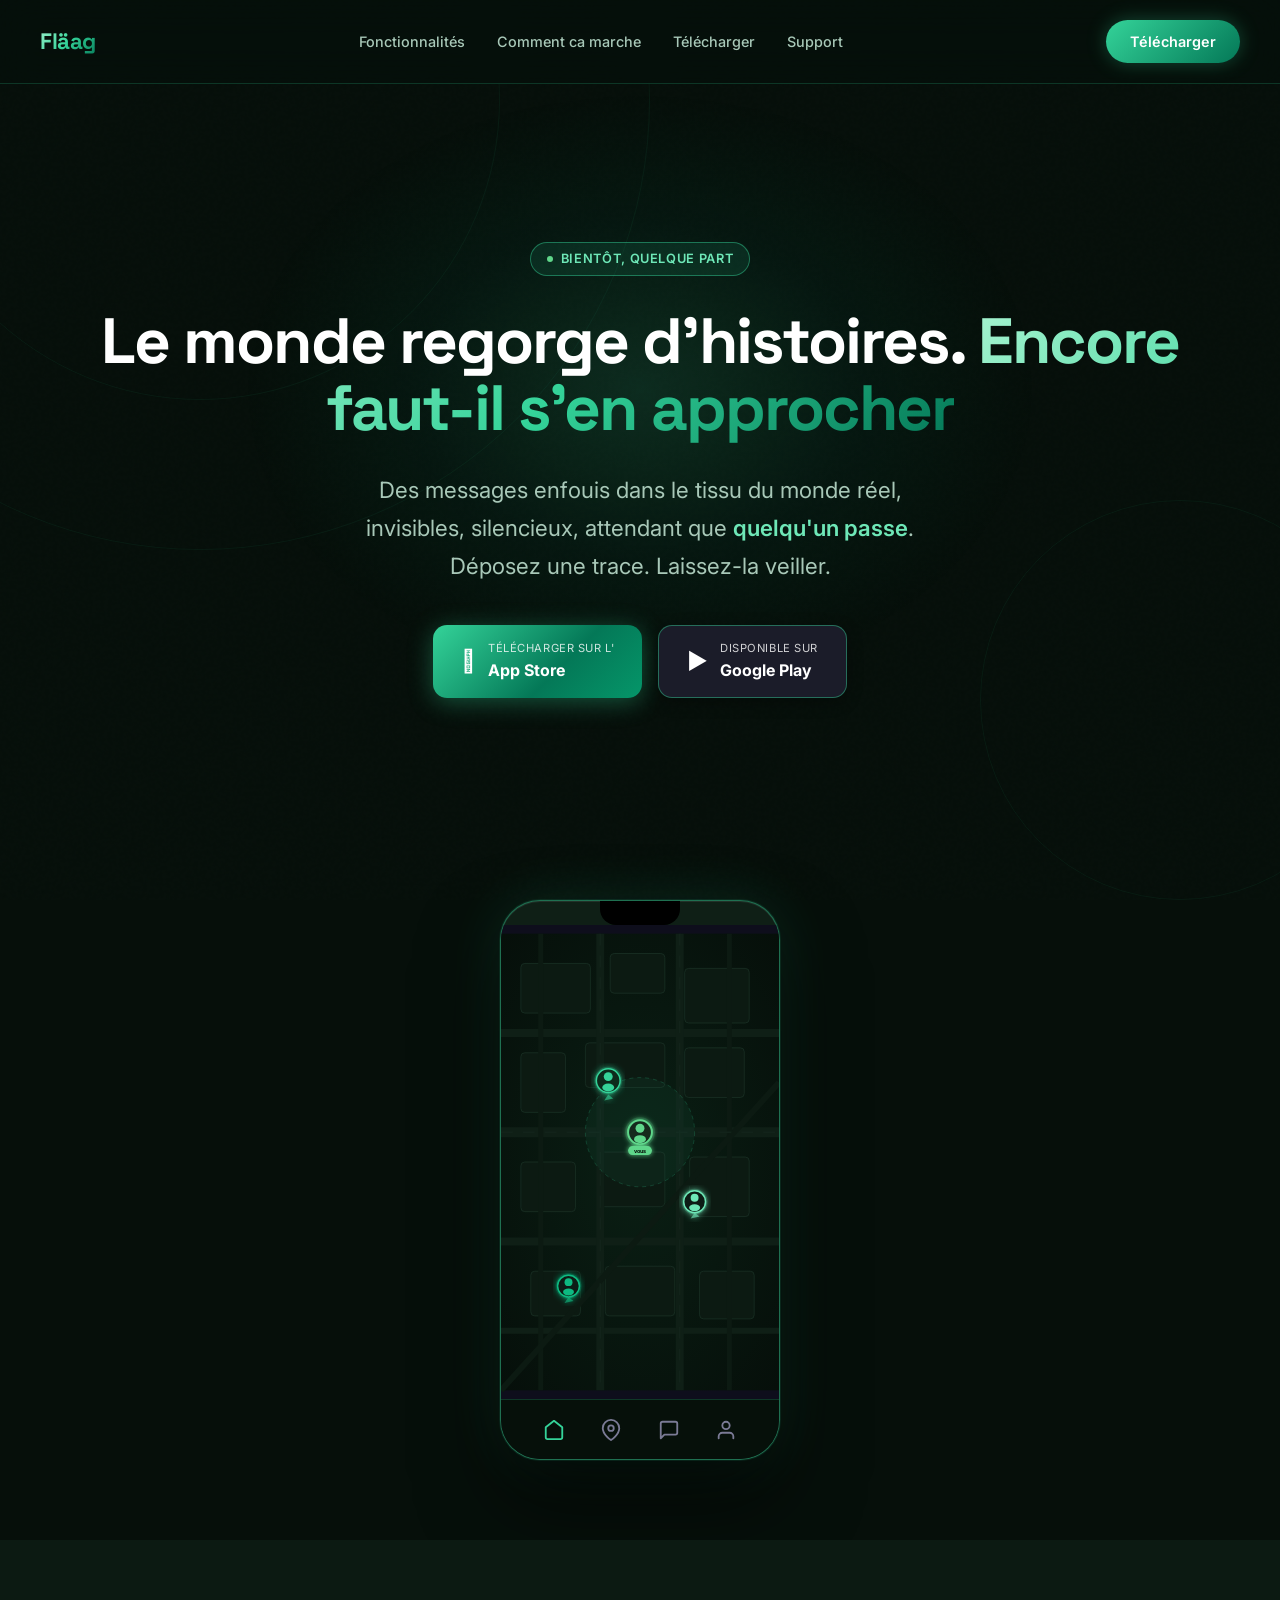
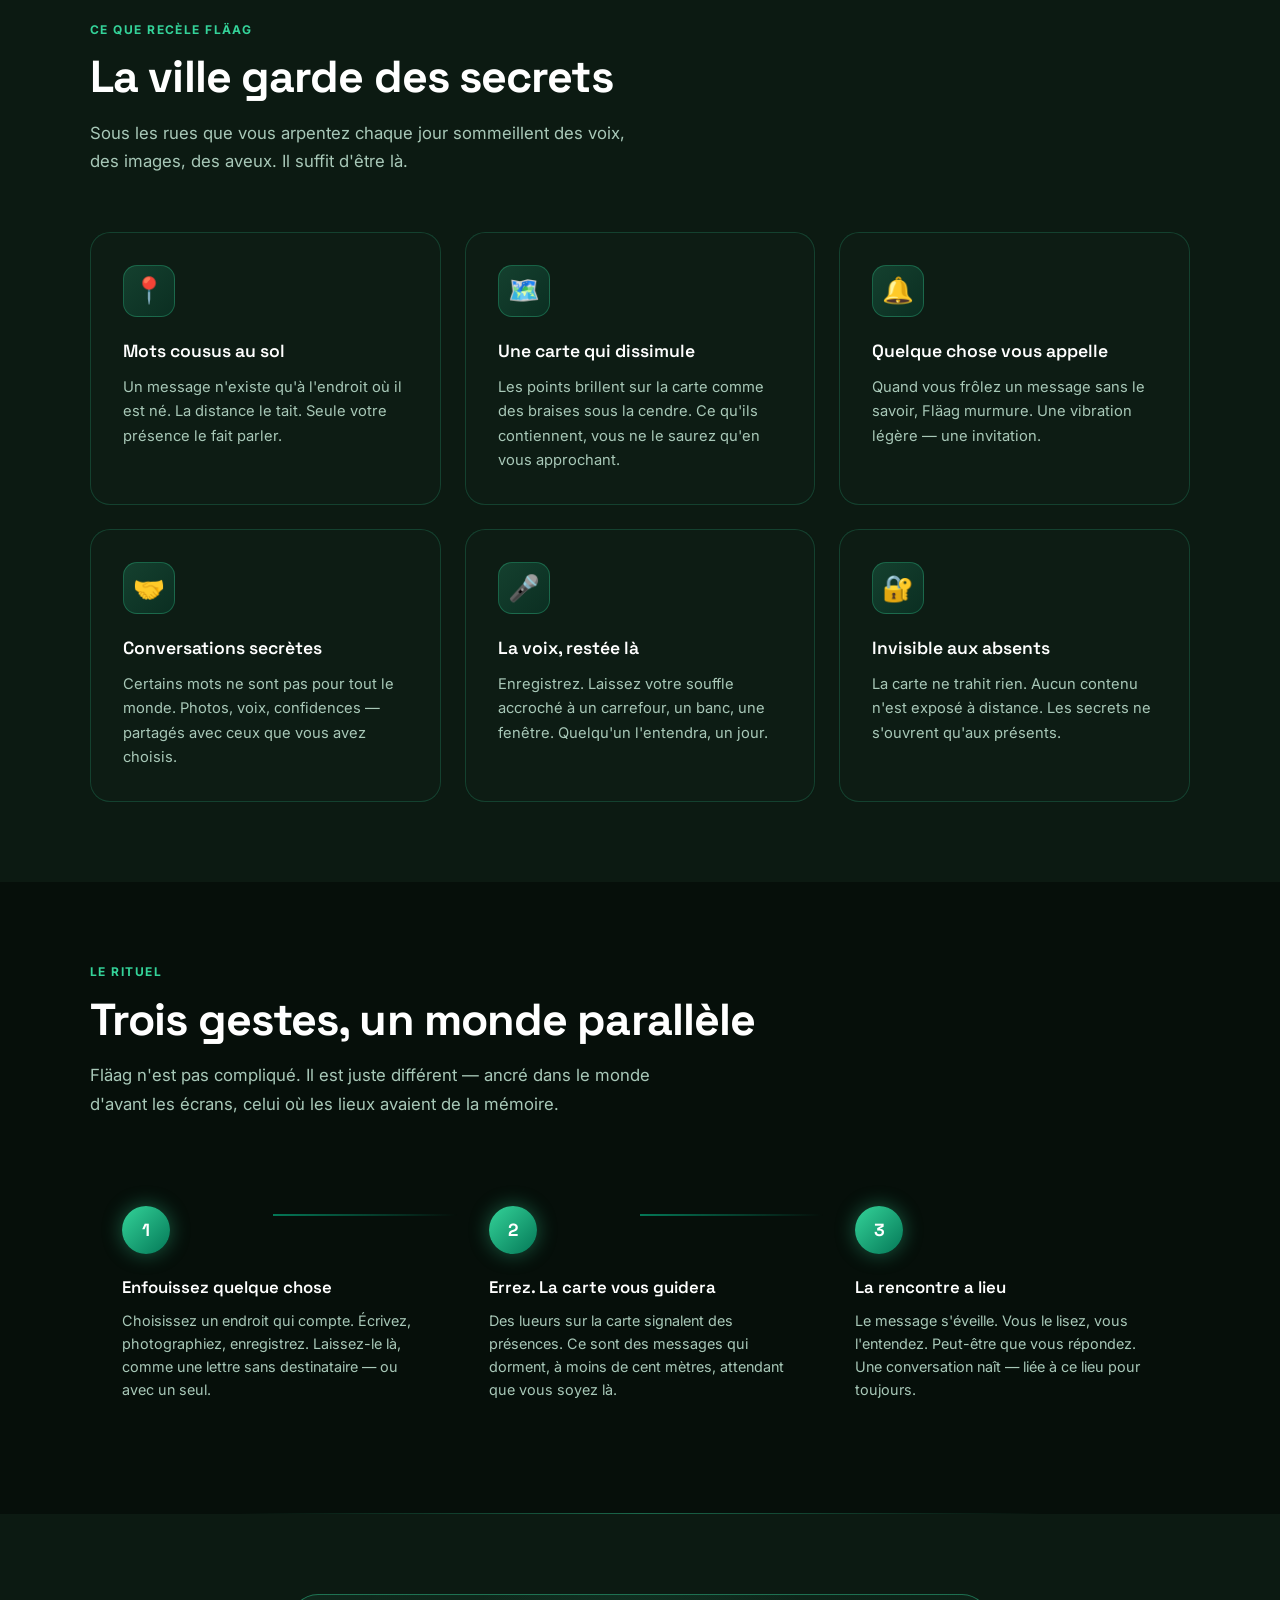
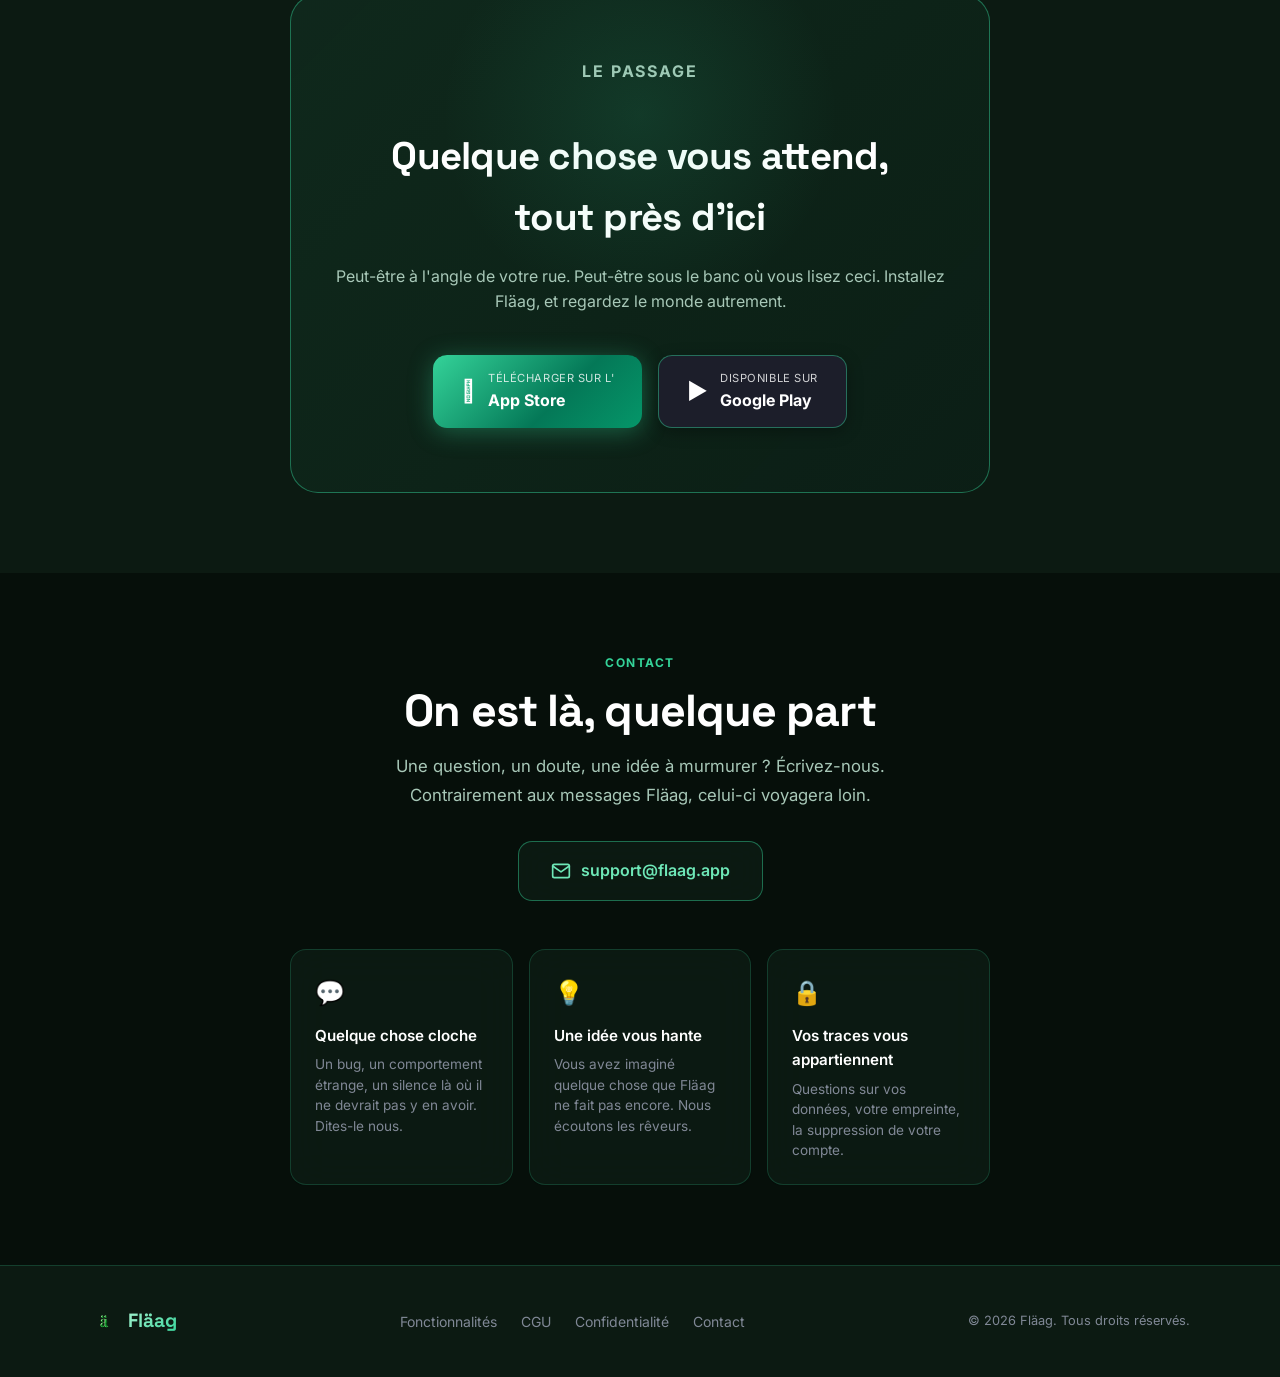
==== commit b0a8ca6c: "feat: update theme color and enhance UI elements for improved aesthetics" ====
--- a/index.html
+++ b/index.html
@@ -11,7 +11,7 @@
   <meta name="author" content="Fläag" />
   <meta name="robots" content="index, follow" />
   <meta name="language" content="French" />
-  <meta name="theme-color" content="#A78BFA" />
+  <meta name="theme-color" content="#34D399" />
   <meta name="mobile-web-app-capable" content="yes" />
   <meta name="apple-mobile-web-app-capable" content="yes" />
   <meta name="apple-mobile-web-app-status-bar-style" content="black-translucent" />
@@ -116,21 +116,21 @@
     }
 
     :root {
-      --bg-primary: #0A0A12;
-      --bg-secondary: #12121D;
-      --bg-tertiary: #1A1A28;
-      --surface: #1E1E2D;
-      --surface-glass: rgba(30, 30, 45, 0.7);
-      --violet: #A78BFA;
-      --violet-light: #C4B5FD;
-      --violet-dark: #7C3AED;
-      --violet-deeper: #6D28D9;
-      --lavender: #D8B4FE;
+      --bg-primary: #060F0A;
+      --bg-secondary: #0C1A12;
+      --bg-tertiary: #12231A;
+      --surface: #0F1F16;
+      --surface-glass: rgba(15, 31, 22, 0.7);
+      --violet: #34D399;
+      --violet-light: #6EE7B7;
+      --violet-dark: #047857;
+      --violet-deeper: #059669;
+      --lavender: #A7F3D0;
       --text-primary: #FFFFFF;
-      --text-secondary: #B8B8D0;
-      --text-muted: #7A7A95;
-      --border: rgba(167, 139, 250, 0.2);
-      --border-glow: rgba(167, 139, 250, 0.45);
+      --text-secondary: #A8C8B8;
+      --text-muted: #808896;
+      --border: rgba(52, 211, 153, 0.2);
+      --border-glow: rgba(52, 211, 153, 0.45);
       --success: #5FD68A;
       --warning: #FFA94D;
     }
@@ -169,7 +169,7 @@
       align-items: center;
       justify-content: space-between;
       padding: 20px 40px;
-      background: rgba(10, 10, 18, 0.8);
+      background: rgba(6, 15, 10, 0.8);
       backdrop-filter: blur(20px);
       border-bottom: 1px solid var(--border);
     }
@@ -182,9 +182,9 @@
     }
 
     .nav-logo img {
-      width: 32px;
-      height: 32px;
-      border-radius: 8px;
+      width: 48px;
+      height: 48px;
+      border-radius: 12px;
     }
 
     .nav-logo-text {
@@ -227,7 +227,7 @@
       cursor: pointer;
       text-decoration: none;
       transition: opacity 0.2s, transform 0.2s;
-      box-shadow: 0 0 20px rgba(167, 139, 250, 0.3);
+      box-shadow: 0 0 20px rgba(52, 211, 153, 0.3);
     }
 
     .nav-cta:hover {
@@ -256,7 +256,7 @@
       transform: translate(-50%, -60%);
       width: 800px;
       height: 600px;
-      background: radial-gradient(ellipse, rgba(167, 139, 250, 0.15) 0%, rgba(124, 58, 237, 0.08) 40%, transparent 70%);
+      background: radial-gradient(ellipse, rgba(52, 211, 153, 0.15) 0%, rgba(4, 120, 87, 0.08) 40%, transparent 70%);
       pointer-events: none;
       z-index: 0;
     }
@@ -266,7 +266,7 @@
       align-items: center;
       gap: 8px;
       padding: 6px 16px;
-      background: rgba(167, 139, 250, 0.1);
+      background: rgba(52, 211, 153, 0.1);
       border: 1px solid var(--border-glow);
       border-radius: 50px;
       font-size: 0.8rem;
@@ -348,12 +348,12 @@
       font-weight: 600;
       font-size: 0.95rem;
       transition: transform 0.2s, box-shadow 0.2s;
-      box-shadow: 0 4px 24px rgba(167, 139, 250, 0.35);
+      box-shadow: 0 4px 24px rgba(52, 211, 153, 0.35);
     }
 
     .btn-store:hover {
       transform: translateY(-2px);
-      box-shadow: 0 8px 32px rgba(167, 139, 250, 0.5);
+      box-shadow: 0 8px 32px rgba(52, 211, 153, 0.5);
     }
 
     .btn-store.secondary {
@@ -406,9 +406,9 @@
       border-radius: 40px;
       border: 1.5px solid var(--border-glow);
       box-shadow:
-        0 0 0 1px rgba(167, 139, 250, 0.1),
+        0 0 0 1px rgba(52, 211, 153, 0.1),
         0 40px 80px rgba(0, 0, 0, 0.6),
-        0 0 60px rgba(167, 139, 250, 0.15),
+        0 0 60px rgba(52, 211, 153, 0.15),
         inset 0 1px 0 rgba(255, 255, 255, 0.08);
       position: relative;
       overflow: hidden;
@@ -473,7 +473,7 @@
     .phone-bottom-bar {
       height: 60px;
       width: 100%;
-      background: rgba(20, 20, 32, 0.95);
+      background: rgba(6, 15, 10, 0.95);
       border-top: 1px solid var(--border);
       display: flex;
       align-items: center;
@@ -561,8 +561,8 @@
     .feature-icon {
       width: 52px;
       height: 52px;
-      background: linear-gradient(135deg, rgba(167, 139, 250, 0.2), rgba(124, 58, 237, 0.2));
-      border: 1px solid rgba(167, 139, 250, 0.3);
+      background: linear-gradient(135deg, rgba(52, 211, 153, 0.2), rgba(4, 120, 87, 0.2));
+      border: 1px solid rgba(52, 211, 153, 0.3);
       border-radius: 14px;
       display: flex;
       align-items: center;
@@ -628,7 +628,7 @@
       font-weight: 700;
       font-size: 1.1rem;
       margin-bottom: 20px;
-      box-shadow: 0 0 20px rgba(167, 139, 250, 0.4);
+      box-shadow: 0 0 20px rgba(52, 211, 153, 0.4);
     }
 
     .step h3 {
@@ -659,7 +659,7 @@
     }
 
     .download-card {
-      background: linear-gradient(135deg, rgba(167, 139, 250, 0.08) 0%, rgba(124, 58, 237, 0.05) 100%);
+      background: linear-gradient(135deg, rgba(52, 211, 153, 0.08) 0%, rgba(4, 120, 87, 0.05) 100%);
       border: 1px solid var(--border-glow);
       border-radius: 28px;
       padding: 64px 40px;
@@ -677,7 +677,7 @@
       transform: translateX(-50%);
       width: 400px;
       height: 400px;
-      background: radial-gradient(ellipse, rgba(167, 139, 250, 0.12) 0%, transparent 70%);
+      background: radial-gradient(ellipse, rgba(52, 211, 153, 0.12) 0%, transparent 70%);
       pointer-events: none;
     }
 
@@ -730,9 +730,9 @@
     }
 
     .support-email:hover {
-      background: rgba(167, 139, 250, 0.1);
+      background: rgba(52, 211, 153, 0.1);
       transform: translateY(-2px);
-      box-shadow: 0 8px 24px rgba(167, 139, 250, 0.2);
+      box-shadow: 0 8px 24px rgba(52, 211, 153, 0.2);
     }
 
     .support-cards {
@@ -989,16 +989,16 @@
 
     /* ============ HERO APP ICON ============ */
     .hero-app-icon {
-      width: 100px;
-      height: 100px;
-      border-radius: 22px;
+      width: 140px;
+      height: 140px;
+      border-radius: 32px;
       margin-bottom: 28px;
       position: relative;
       z-index: 1;
       box-shadow:
-        0 0 0 1px rgba(167, 139, 250, 0.3),
+        0 0 0 1px rgba(52, 211, 153, 0.3),
         0 20px 60px rgba(0, 0, 0, 0.5),
-        0 0 40px rgba(167, 139, 250, 0.2);
+        0 0 40px rgba(52, 211, 153, 0.2);
     }
 
     /* ============ TOPOGRAPHIC LINES (decorative) ============ */
@@ -1013,7 +1013,7 @@
     .topo-ring {
       position: absolute;
       border-radius: 50%;
-      border: 1px solid rgba(167, 139, 250, 0.06);
+      border: 1px solid rgba(52, 211, 153, 0.06);
     }
   </style>
 </head>
@@ -1022,7 +1022,6 @@
   <!-- NAV -->
   <nav>
     <a href="#" class="nav-logo">
-      <img src="assets/logo transparent.png" alt="Fläag logo" />
       <span class="nav-logo-text">Fläag</span>
     </a>
     <ul class="nav-links">
@@ -1059,7 +1058,7 @@
           <span>App Store</span>
         </span>
       </a>
-      <a href="#download" class="btn-store secondary">
+      <a href="https://play.google.com/store/apps/details?id=com.flagapp.app" class="btn-store secondary">
         <span class="store-icon">&#9654;</span>
         <span class="store-text">
           <span>Disponible sur</span>
@@ -1077,8 +1076,8 @@
         <svg class="map-svg" viewBox="0 0 280 460" xmlns="http://www.w3.org/2000/svg">
           <defs>
             <radialGradient id="bgGrad" cx="50%" cy="50%" r="70%">
-              <stop offset="0%" stop-color="#1a0e30"/>
-              <stop offset="100%" stop-color="#0a0a14"/>
+              <stop offset="0%" stop-color="#0a1f14"/>
+              <stop offset="100%" stop-color="#060f0a"/>
             </radialGradient>
             <filter id="glow-violet">
               <feGaussianBlur stdDeviation="3" result="blur"/>
@@ -1094,74 +1093,74 @@
           <rect width="280" height="460" fill="url(#bgGrad)"/>
 
           <!-- Blocs / pâtés de maisons -->
-          <rect x="20"  y="30"  width="70" height="50" rx="4" fill="#161626" stroke="#2a2a40" stroke-width="0.8"/>
-          <rect x="110" y="20"  width="55" height="40" rx="4" fill="#161626" stroke="#2a2a40" stroke-width="0.8"/>
-          <rect x="185" y="35"  width="65" height="55" rx="4" fill="#161626" stroke="#2a2a40" stroke-width="0.8"/>
-          <rect x="20"  y="120" width="45" height="60" rx="4" fill="#161626" stroke="#2a2a40" stroke-width="0.8"/>
-          <rect x="85"  y="110" width="80" height="45" rx="4" fill="#161626" stroke="#2a2a40" stroke-width="0.8"/>
-          <rect x="185" y="115" width="60" height="50" rx="4" fill="#161626" stroke="#2a2a40" stroke-width="0.8"/>
-          <rect x="20"  y="230" width="55" height="50" rx="4" fill="#161626" stroke="#2a2a40" stroke-width="0.8"/>
-          <rect x="100" y="220" width="65" height="55" rx="4" fill="#161626" stroke="#2a2a40" stroke-width="0.8"/>
-          <rect x="190" y="225" width="60" height="60" rx="4" fill="#161626" stroke="#2a2a40" stroke-width="0.8"/>
-          <rect x="30"  y="340" width="50" height="45" rx="4" fill="#161626" stroke="#2a2a40" stroke-width="0.8"/>
-          <rect x="105" y="335" width="70" height="50" rx="4" fill="#161626" stroke="#2a2a40" stroke-width="0.8"/>
-          <rect x="200" y="340" width="55" height="48" rx="4" fill="#161626" stroke="#2a2a40" stroke-width="0.8"/>
+          <rect x="20"  y="30"  width="70" height="50" rx="4" fill="#0c1a12" stroke="#1a3025" stroke-width="0.8"/>
+          <rect x="110" y="20"  width="55" height="40" rx="4" fill="#0c1a12" stroke="#1a3025" stroke-width="0.8"/>
+          <rect x="185" y="35"  width="65" height="55" rx="4" fill="#0c1a12" stroke="#1a3025" stroke-width="0.8"/>
+          <rect x="20"  y="120" width="45" height="60" rx="4" fill="#0c1a12" stroke="#1a3025" stroke-width="0.8"/>
+          <rect x="85"  y="110" width="80" height="45" rx="4" fill="#0c1a12" stroke="#1a3025" stroke-width="0.8"/>
+          <rect x="185" y="115" width="60" height="50" rx="4" fill="#0c1a12" stroke="#1a3025" stroke-width="0.8"/>
+          <rect x="20"  y="230" width="55" height="50" rx="4" fill="#0c1a12" stroke="#1a3025" stroke-width="0.8"/>
+          <rect x="100" y="220" width="65" height="55" rx="4" fill="#0c1a12" stroke="#1a3025" stroke-width="0.8"/>
+          <rect x="190" y="225" width="60" height="60" rx="4" fill="#0c1a12" stroke="#1a3025" stroke-width="0.8"/>
+          <rect x="30"  y="340" width="50" height="45" rx="4" fill="#0c1a12" stroke="#1a3025" stroke-width="0.8"/>
+          <rect x="105" y="335" width="70" height="50" rx="4" fill="#0c1a12" stroke="#1a3025" stroke-width="0.8"/>
+          <rect x="200" y="340" width="55" height="48" rx="4" fill="#0c1a12" stroke="#1a3025" stroke-width="0.8"/>
 
           <!-- Rues horizontales -->
-          <line x1="0" y1="100" x2="280" y2="100" stroke="#23233a" stroke-width="8"/>
-          <line x1="0" y1="200" x2="280" y2="200" stroke="#23233a" stroke-width="10"/>
-          <line x1="0" y1="310" x2="280" y2="310" stroke="#23233a" stroke-width="8"/>
-          <line x1="0" y1="400" x2="280" y2="400" stroke="#23233a" stroke-width="6"/>
+          <line x1="0" y1="100" x2="280" y2="100" stroke="#0f1f16" stroke-width="8"/>
+          <line x1="0" y1="200" x2="280" y2="200" stroke="#0f1f16" stroke-width="10"/>
+          <line x1="0" y1="310" x2="280" y2="310" stroke="#0f1f16" stroke-width="8"/>
+          <line x1="0" y1="400" x2="280" y2="400" stroke="#0f1f16" stroke-width="6"/>
 
           <!-- Rues verticales -->
-          <line x1="100" y1="0" x2="100" y2="460" stroke="#23233a" stroke-width="8"/>
-          <line x1="180" y1="0" x2="180" y2="460" stroke="#23233a" stroke-width="8"/>
-          <line x1="40"  y1="0" x2="40"  y2="460" stroke="#1e1e32" stroke-width="5"/>
-          <line x1="230" y1="0" x2="230" y2="460" stroke="#1e1e32" stroke-width="5"/>
+          <line x1="100" y1="0" x2="100" y2="460" stroke="#0f1f16" stroke-width="8"/>
+          <line x1="180" y1="0" x2="180" y2="460" stroke="#0f1f16" stroke-width="8"/>
+          <line x1="40"  y1="0" x2="40"  y2="460" stroke="#0c1a12" stroke-width="5"/>
+          <line x1="230" y1="0" x2="230" y2="460" stroke="#0c1a12" stroke-width="5"/>
 
           <!-- Rue diagonale (boulevard) -->
-          <line x1="0" y1="460" x2="280" y2="150" stroke="#1e1e32" stroke-width="6"/>
+          <line x1="0" y1="460" x2="280" y2="150" stroke="#0c1a12" stroke-width="6"/>
 
           <!-- Marquages routiers (pointillés) -->
-          <line x1="0" y1="200" x2="280" y2="200" stroke="#2e2e50" stroke-width="1.5" stroke-dasharray="12 10"/>
-          <line x1="100" y1="0" x2="100" y2="460" stroke="#2e2e50" stroke-width="1.5" stroke-dasharray="12 10"/>
-          <line x1="180" y1="0" x2="180" y2="460" stroke="#2e2e50" stroke-width="1.5" stroke-dasharray="12 10"/>
+          <line x1="0" y1="200" x2="280" y2="200" stroke="#12231a" stroke-width="1.5" stroke-dasharray="12 10"/>
+          <line x1="100" y1="0" x2="100" y2="460" stroke="#12231a" stroke-width="1.5" stroke-dasharray="12 10"/>
+          <line x1="180" y1="0" x2="180" y2="460" stroke="#12231a" stroke-width="1.5" stroke-dasharray="12 10"/>
 
           <!-- Zone de proximité (cercle autour du "vous") -->
-          <circle cx="140" cy="200" r="55" fill="rgba(167,139,250,0.05)" stroke="rgba(167,139,250,0.2)" stroke-width="1" stroke-dasharray="4 4"/>
+          <circle cx="140" cy="200" r="55" fill="rgba(52,211,153,0.05)" stroke="rgba(52,211,153,0.2)" stroke-width="1" stroke-dasharray="4 4"/>
 
           <!-- Ripples -->
-          <circle class="ripple ripple-a" cx="108" cy="148" r="6" fill="none" stroke="#A78BFA" stroke-width="1.2"/>
-          <circle class="ripple ripple-b" cx="195" cy="270" r="6" fill="none" stroke="#C4B5FD" stroke-width="1.2"/>
-          <circle class="ripple ripple-c" cx="68"  cy="355" r="6" fill="none" stroke="#A78BFA" stroke-width="1.2"/>
+          <circle class="ripple ripple-a" cx="108" cy="148" r="6" fill="none" stroke="#34D399" stroke-width="1.2"/>
+          <circle class="ripple ripple-b" cx="195" cy="270" r="6" fill="none" stroke="#6EE7B7" stroke-width="1.2"/>
+          <circle class="ripple ripple-c" cx="68"  cy="355" r="6" fill="none" stroke="#34D399" stroke-width="1.2"/>
           <circle class="ripple ripple-you" cx="140" cy="200" r="6" fill="none" stroke="#5FD68A" stroke-width="1.5"/>
 
           <!-- Avatar A -->
           <g class="pin pin-a" filter="url(#glow-violet)">
-            <circle cx="108" cy="148" r="14" fill="rgba(167,139,250,0.2)"/>
-            <circle cx="108" cy="148" r="12" fill="#2a1f4a" stroke="#A78BFA" stroke-width="1.5"/>
-            <circle cx="108" cy="144" r="4.5" fill="#A78BFA"/>
-            <ellipse cx="108" cy="155" rx="6" ry="4" fill="#A78BFA"/>
+            <circle cx="108" cy="148" r="14" fill="rgba(52,211,153,0.2)"/>
+            <circle cx="108" cy="148" r="12" fill="#0d2a1c" stroke="#34D399" stroke-width="1.5"/>
+            <circle cx="108" cy="144" r="4.5" fill="#34D399"/>
+            <ellipse cx="108" cy="155" rx="6" ry="4" fill="#34D399"/>
             <!-- tail du message -->
-            <polygon points="108,162 104,168 113,166" fill="#A78BFA" opacity="0.6"/>
+            <polygon points="108,162 104,168 113,166" fill="#34D399" opacity="0.6"/>
           </g>
 
           <!-- Avatar B -->
           <g class="pin pin-b" filter="url(#glow-violet)">
-            <circle cx="195" cy="270" r="13" fill="rgba(216,180,254,0.2)"/>
-            <circle cx="195" cy="270" r="11" fill="#1e1a38" stroke="#D8B4FE" stroke-width="1.5"/>
-            <circle cx="195" cy="266" r="4" fill="#D8B4FE"/>
-            <ellipse cx="195" cy="276" rx="5.5" ry="3.5" fill="#D8B4FE"/>
-            <polygon points="195,281 191,287 200,285" fill="#D8B4FE" opacity="0.6"/>
+            <circle cx="195" cy="270" r="13" fill="rgba(110,231,183,0.2)"/>
+            <circle cx="195" cy="270" r="11" fill="#0c1f15" stroke="#6EE7B7" stroke-width="1.5"/>
+            <circle cx="195" cy="266" r="4" fill="#6EE7B7"/>
+            <ellipse cx="195" cy="276" rx="5.5" ry="3.5" fill="#6EE7B7"/>
+            <polygon points="195,281 191,287 200,285" fill="#6EE7B7" opacity="0.6"/>
           </g>
 
           <!-- Avatar C -->
           <g class="pin pin-c" filter="url(#glow-violet)">
-            <circle cx="68" cy="355" r="13" fill="rgba(139,92,246,0.2)"/>
-            <circle cx="68" cy="355" r="11" fill="#1a1530" stroke="#8B5CF6" stroke-width="1.5"/>
-            <circle cx="68" cy="351" r="4" fill="#8B5CF6"/>
-            <ellipse cx="68" cy="361" rx="5.5" ry="3.5" fill="#8B5CF6"/>
-            <polygon points="68,366 64,372 73,370" fill="#8B5CF6" opacity="0.6"/>
+            <circle cx="68" cy="355" r="13" fill="rgba(16,185,129,0.2)"/>
+            <circle cx="68" cy="355" r="11" fill="#0c1a12" stroke="#10B981" stroke-width="1.5"/>
+            <circle cx="68" cy="351" r="4" fill="#10B981"/>
+            <ellipse cx="68" cy="361" rx="5.5" ry="3.5" fill="#10B981"/>
+            <polygon points="68,366 64,372 73,370" fill="#10B981" opacity="0.6"/>
           </g>
 
           <!-- Avatar "vous" (vert) -->
@@ -1172,12 +1171,12 @@
             <ellipse cx="140" cy="207" rx="6" ry="4" fill="#5FD68A"/>
             <!-- badge "vous" -->
             <rect x="128" y="214" width="24" height="9" rx="4.5" fill="#5FD68A"/>
-            <text x="140" y="221" text-anchor="middle" font-size="5.5" fill="#0a0a12" font-family="Inter,sans-serif" font-weight="700">vous</text>
+            <text x="140" y="221" text-anchor="middle" font-size="5.5" fill="#060f0a" font-family="Inter,sans-serif" font-weight="700">vous</text>
           </g>
         </svg>
       </div>
       <div class="phone-bottom-bar">
-        <svg width="22" height="22" viewBox="0 0 24 24" fill="none" stroke="#A78BFA" stroke-width="2" stroke-linecap="round" stroke-linejoin="round"><path d="M3 9l9-7 9 7v11a2 2 0 0 1-2 2H5a2 2 0 0 1-2-2z"></path></svg>
+        <svg width="22" height="22" viewBox="0 0 24 24" fill="none" stroke="#34D399" stroke-width="2" stroke-linecap="round" stroke-linejoin="round"><path d="M3 9l9-7 9 7v11a2 2 0 0 1-2 2H5a2 2 0 0 1-2-2z"></path></svg>
         <svg width="22" height="22" viewBox="0 0 24 24" fill="none" stroke="#7A7A95" stroke-width="2" stroke-linecap="round" stroke-linejoin="round"><path d="M21 10c0 7-9 13-9 13s-9-6-9-13a9 9 0 0 1 18 0z"></path><circle cx="12" cy="10" r="3"></circle></svg>
         <svg width="22" height="22" viewBox="0 0 24 24" fill="none" stroke="#7A7A95" stroke-width="2" stroke-linecap="round" stroke-linejoin="round"><path d="M21 15a2 2 0 0 1-2 2H7l-4 4V5a2 2 0 0 1 2-2h14a2 2 0 0 1 2 2z"></path></svg>
         <svg width="22" height="22" viewBox="0 0 24 24" fill="none" stroke="#7A7A95" stroke-width="2" stroke-linecap="round" stroke-linejoin="round"><path d="M20 21v-2a4 4 0 0 0-4-4H8a4 4 0 0 0-4 4v2"></path><circle cx="12" cy="7" r="4"></circle></svg>
@@ -1271,7 +1270,7 @@
               <span>App Store</span>
             </span>
           </a>
-          <a href="#" class="btn-store secondary" aria-label="Disponible sur Google Play (bientôt disponible)">
+          <a href="https://play.google.com/store/apps/details?id=com.flagapp.app" class="btn-store secondary" aria-label="Disponible sur Google Play">
             <span class="store-icon">&#9654;</span>
             <span class="store-text">
               <span>Disponible sur</span>
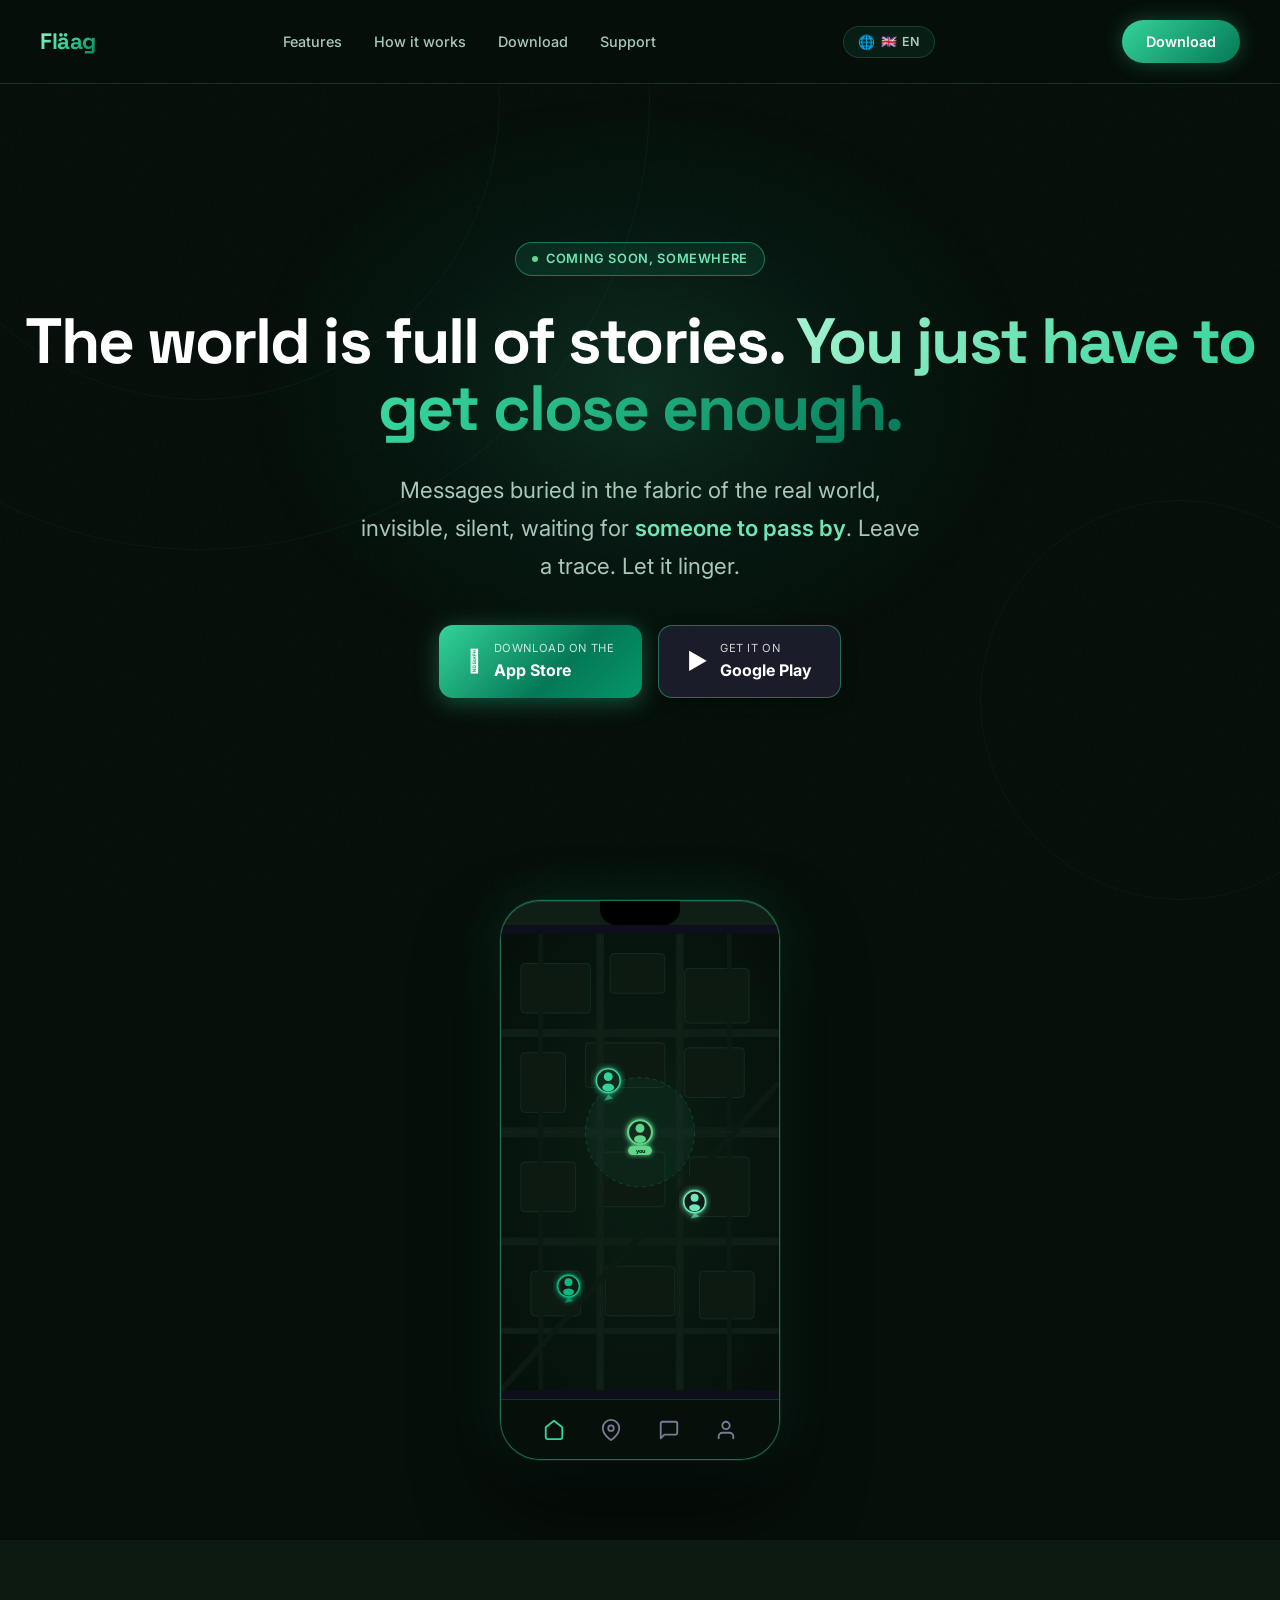
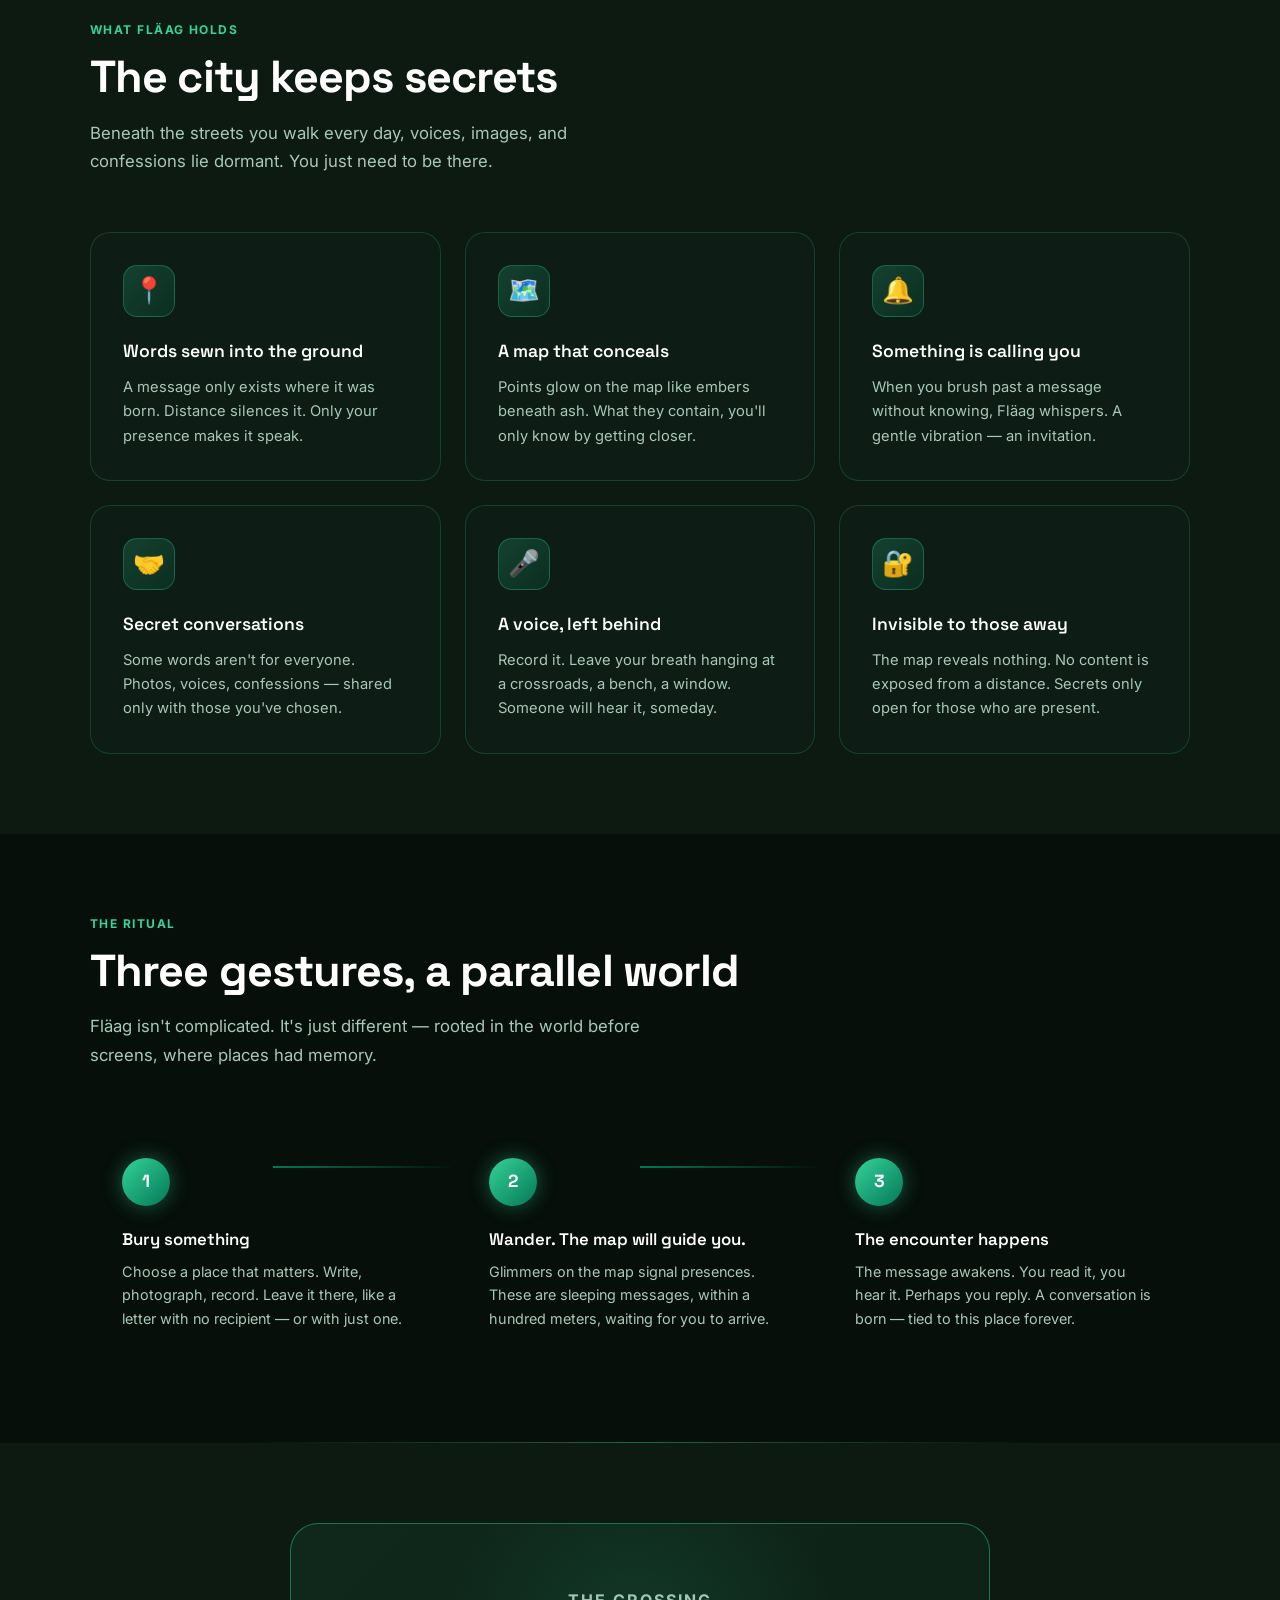
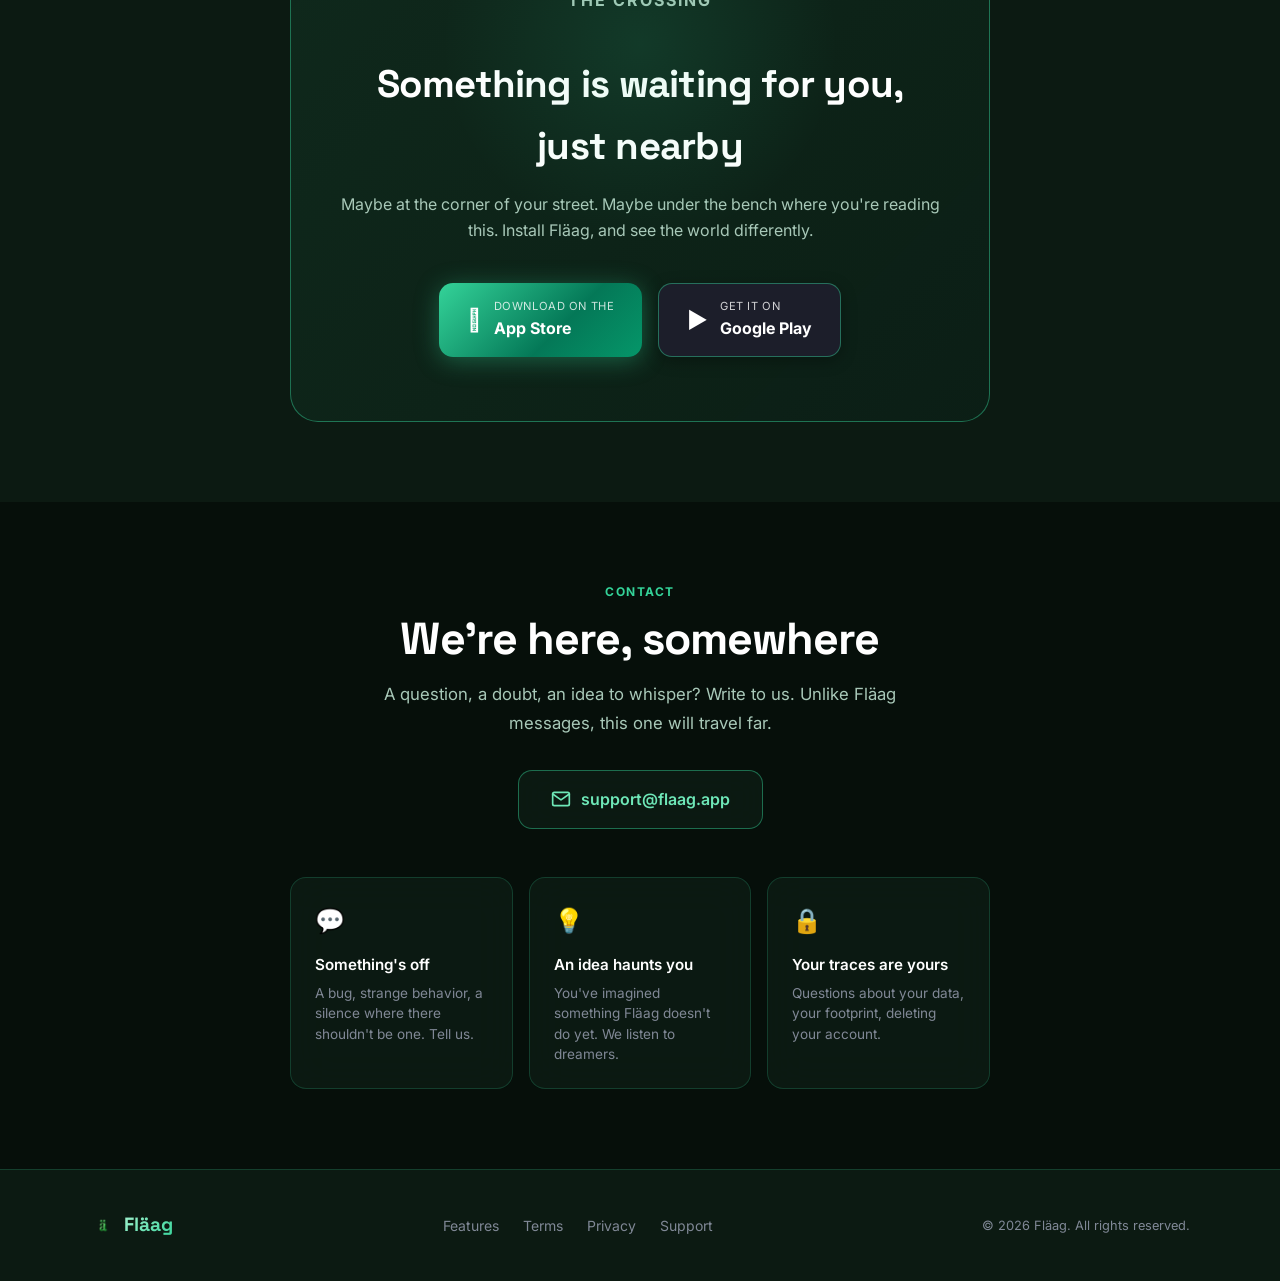
==== commit 4a387936: "Add theme styles and internationalization support - Introduced a new CSS file (theme.css) for stylin" ====
--- a/index.html
+++ b/index.html
@@ -16,7 +16,10 @@
   <meta name="apple-mobile-web-app-capable" content="yes" />
   <meta name="apple-mobile-web-app-status-bar-style" content="black-translucent" />
   <meta name="apple-mobile-web-app-title" content="Fläag" />
+  <meta name="format-detection" content="telephone=no" />
   <link rel="canonical" href="https://flaag.app/" />
+  <link rel="alternate" hreflang="fr" href="https://flaag.app/" />
+  <link rel="alternate" hreflang="x-default" href="https://flaag.app/" />
 
   <!-- ===== OPEN GRAPH ===== -->
   <meta property="og:type" content="website" />
@@ -36,8 +39,8 @@
   <meta name="twitter:image" content="https://flaag.app/assets/og-image.png" />
 
   <!-- ===== ICONS ===== -->
-  <link rel="icon" type="image/png" href="assets/logo transparent.png" />
-  <link rel="apple-touch-icon" href="assets/logo transparent.png" />
+  <link rel="icon" type="image/png" href="assets/logo%20transparent.png" />
+  <link rel="apple-touch-icon" href="assets/logo%20transparent.png" />
 
   <!-- ===== JSON-LD STRUCTURED DATA ===== -->
   <script type="application/ld+json">
@@ -52,9 +55,8 @@
         "description": "Application mobile de messagerie géolocalisée",
         "inLanguage": "fr-FR",
         "potentialAction": {
-          "@type": "SearchAction",
-          "target": "https://flaag.app/?q={search_term_string}",
-          "query-input": "required name=search_term_string"
+          "@type": "ViewAction",
+          "target": "https://flaag.app/"
         }
       },
       {
@@ -63,10 +65,12 @@
         "name": "Fläag",
         "description": "Fläag est une application de messagerie géolocalisée. Laissez des messages ancrés à des coordonnées GPS précises, lisibles uniquement à moins de 100 mètres du point de dépôt. Explorez votre ville, découvrez des messages cachés.",
         "url": "https://flaag.app/",
-        "image": "https://flaag.app/assets/logo transparent.png",
+        "image": "https://flaag.app/assets/logo%20transparent.png",
         "applicationCategory": "SocialNetworkingApplication",
         "applicationSubCategory": "Messaging",
         "operatingSystem": "iOS, Android",
+        "softwareVersion": "1.0.0",
+        "downloadUrl": "https://play.google.com/store/apps/details?id=com.flagapp.app",
         "offers": {
           "@type": "Offer",
           "price": "0",
@@ -92,7 +96,7 @@
         "@id": "https://flaag.app/#organization",
         "name": "Fläag",
         "url": "https://flaag.app/",
-        "logo": "https://flaag.app/assets/logo transparent.png",
+        "logo": "https://flaag.app/assets/logo%20transparent.png",
         "contactPoint": {
           "@type": "ContactPoint",
           "email": "support@flaag.app",
@@ -108,131 +112,92 @@
   <link rel="preconnect" href="https://fonts.googleapis.com" />
   <link rel="preconnect" href="https://fonts.gstatic.com" crossorigin />
   <link href="https://fonts.googleapis.com/css2?family=Inter:wght@300;400;500;600;700;800&family=Space+Grotesk:wght@400;500;600;700&display=swap" rel="stylesheet" />
+  <link rel="stylesheet" href="theme.css" />
   <style>
-    *, *::before, *::after {
-      box-sizing: border-box;
-      margin: 0;
-      padding: 0;
-    }
-
-    :root {
-      --bg-primary: #060F0A;
-      --bg-secondary: #0C1A12;
-      --bg-tertiary: #12231A;
-      --surface: #0F1F16;
-      --surface-glass: rgba(15, 31, 22, 0.7);
-      --violet: #34D399;
-      --violet-light: #6EE7B7;
-      --violet-dark: #047857;
-      --violet-deeper: #059669;
-      --lavender: #A7F3D0;
-      --text-primary: #FFFFFF;
-      --text-secondary: #A8C8B8;
-      --text-muted: #808896;
-      --border: rgba(52, 211, 153, 0.2);
-      --border-glow: rgba(52, 211, 153, 0.45);
-      --success: #5FD68A;
-      --warning: #FFA94D;
-    }
-
-    html {
-      scroll-behavior: smooth;
-    }
-
-    body {
-      font-family: 'Inter', sans-serif;
-      background-color: var(--bg-primary);
-      color: var(--text-primary);
-      line-height: 1.6;
-      overflow-x: hidden;
-    }
-
-    /* ============ NOISE TEXTURE OVERLAY ============ */
-    body::before {
-      content: '';
-      position: fixed;
-      inset: 0;
-      background-image: url("data:image/svg+xml,%3Csvg viewBox='0 0 256 256' xmlns='http://www.w3.org/2000/svg'%3E%3Cfilter id='noise'%3E%3CfeTurbulence type='fractalNoise' baseFrequency='0.9' numOctaves='4' stitchTiles='stitch'/%3E%3C/filter%3E%3Crect width='100%25' height='100%25' filter='url(%23noise)' opacity='0.03'/%3E%3C/svg%3E");
-      pointer-events: none;
-      z-index: 0;
-      opacity: 0.4;
-    }
-
-    /* ============ NAV ============ */
-    nav {
-      position: fixed;
-      top: 0;
-      left: 0;
-      right: 0;
-      z-index: 100;
-      display: flex;
-      align-items: center;
-      justify-content: space-between;
-      padding: 20px 40px;
-      background: rgba(6, 15, 10, 0.8);
-      backdrop-filter: blur(20px);
-      border-bottom: 1px solid var(--border);
-    }
-
-    .nav-logo {
-      display: flex;
-      align-items: center;
-      gap: 10px;
-      text-decoration: none;
-    }
-
+    /* index-specific: nav logo size override */
     .nav-logo img {
       width: 48px;
       height: 48px;
       border-radius: 12px;
     }
 
-    .nav-logo-text {
-      font-family: 'Space Grotesk', sans-serif;
-      font-size: 1.4rem;
-      font-weight: 700;
-      background: linear-gradient(135deg, var(--lavender), var(--violet), var(--violet-dark));
-      -webkit-background-clip: text;
-      -webkit-text-fill-color: transparent;
-      background-clip: text;
-      letter-spacing: -0.02em;
-    }
-
-    .nav-links {
+    /* ============ LANG TOGGLE ============ */
+    .lang-toggle {
+      position: relative;
       display: flex;
-      gap: 32px;
-      list-style: none;
-    }
-
-    .nav-links a {
+      align-items: center;
+      gap: 6px;
+      padding: 7px 14px;
+      background: rgba(52, 211, 153, 0.08);
+      border: 1px solid var(--border);
+      border-radius: 50px;
       color: var(--text-secondary);
-      text-decoration: none;
-      font-size: 0.9rem;
+      font-size: 0.78rem;
+      font-weight: 600;
+      font-family: 'Inter', sans-serif;
+      letter-spacing: 0.05em;
+      cursor: pointer;
+      transition: background 0.2s, border-color 0.2s, color 0.2s;
+      white-space: nowrap;
+    }
+
+    .lang-toggle::before {
+      content: '🌐';
+      font-size: 0.85rem;
+    }
+
+    .lang-toggle:hover {
+      background: rgba(52, 211, 153, 0.15);
+      border-color: var(--border-glow);
+      color: var(--text-primary);
+    }
+
+    /* dropdown */
+    .lang-dropdown {
+      display: none;
+      position: absolute;
+      top: calc(100% + 10px);
+      right: 0;
+      background: var(--bg-secondary);
+      border: 1px solid var(--border);
+      border-radius: 12px;
+      overflow: hidden;
+      min-width: 130px;
+      z-index: 200;
+      box-shadow: 0 8px 32px rgba(0,0,0,0.4);
+    }
+
+    .lang-toggle-wrap {
+      position: relative;
+    }
+
+    .lang-toggle-wrap.open .lang-dropdown {
+      display: block;
+    }
+
+    .lang-option {
+      display: block;
+      width: 100%;
+      padding: 10px 16px;
+      background: none;
+      border: none;
+      color: var(--text-secondary);
+      font-size: 0.85rem;
+      font-family: 'Inter', sans-serif;
       font-weight: 500;
-      transition: color 0.2s;
-    }
-
-    .nav-links a:hover {
-      color: var(--violet-light);
-    }
-
-    .nav-cta {
-      padding: 10px 24px;
-      background: linear-gradient(135deg, var(--violet), var(--violet-dark));
-      border: none;
-      border-radius: 50px;
-      color: #fff;
-      font-size: 0.9rem;
+      text-align: left;
+      cursor: pointer;
+      transition: background 0.15s, color 0.15s;
+    }
+
+    .lang-option:hover {
+      background: rgba(52, 211, 153, 0.1);
+      color: var(--text-primary);
+    }
+
+    .lang-option.active {
+      color: var(--violet);
       font-weight: 600;
-      cursor: pointer;
-      text-decoration: none;
-      transition: opacity 0.2s, transform 0.2s;
-      box-shadow: 0 0 20px rgba(52, 211, 153, 0.3);
-    }
-
-    .nav-cta:hover {
-      opacity: 0.9;
-      transform: translateY(-1px);
     }
 
     /* ============ HERO ============ */
@@ -772,67 +737,6 @@
     }
 
     /* ============ FOOTER ============ */
-    footer {
-      background: var(--bg-secondary);
-      border-top: 1px solid var(--border);
-      padding: 40px 24px;
-    }
-
-    .footer-inner {
-      max-width: 1100px;
-      margin: 0 auto;
-      display: flex;
-      align-items: center;
-      justify-content: space-between;
-      flex-wrap: wrap;
-      gap: 24px;
-    }
-
-    .footer-logo {
-      display: flex;
-      align-items: center;
-      gap: 10px;
-    }
-
-    .footer-logo img {
-      width: 28px;
-      height: 28px;
-      border-radius: 7px;
-    }
-
-    .footer-logo-text {
-      font-family: 'Space Grotesk', sans-serif;
-      font-size: 1.2rem;
-      font-weight: 700;
-      background: linear-gradient(135deg, var(--lavender), var(--violet));
-      -webkit-background-clip: text;
-      -webkit-text-fill-color: transparent;
-      background-clip: text;
-    }
-
-    .footer-links {
-      display: flex;
-      gap: 24px;
-      list-style: none;
-      flex-wrap: wrap;
-    }
-
-    .footer-links a {
-      color: var(--text-muted);
-      text-decoration: none;
-      font-size: 0.875rem;
-      transition: color 0.2s;
-    }
-
-    .footer-links a:hover {
-      color: var(--violet-light);
-    }
-
-    .footer-copy {
-      font-size: 0.8rem;
-      color: var(--text-muted);
-    }
-
     /* ============ RESPONSIVE ============ */
     @media (max-width: 768px) {
       /* Nav */
@@ -948,17 +852,6 @@
         margin-top: 32px;
       }
 
-      /* Footer */
-      .footer-inner {
-        flex-direction: column;
-        align-items: center;
-        text-align: center;
-        gap: 16px;
-      }
-      .footer-links {
-        justify-content: center;
-        gap: 16px;
-      }
     }
 
     @media (max-width: 400px) {
@@ -973,18 +866,6 @@
         width: 210px;
         height: 400px;
       }
-    }
-
-    /* ============ SCROLL ANIMATIONS ============ */
-    .fade-in {
-      opacity: 0;
-      transform: translateY(24px);
-      transition: opacity 0.6s ease, transform 0.6s ease;
-    }
-
-    .fade-in.visible {
-      opacity: 1;
-      transform: translateY(0);
     }
 
     /* ============ HERO APP ICON ============ */
@@ -1020,32 +901,45 @@
 <body>
 
   <!-- NAV -->
-  <nav>
-    <a href="#" class="nav-logo">
+  <nav aria-label="Navigation principale">
+    <a href="#" class="nav-logo" aria-label="Fläag — accueil">
       <span class="nav-logo-text">Fläag</span>
     </a>
     <ul class="nav-links">
-      <li><a href="#features">Fonctionnalités</a></li>
-      <li><a href="#how">Comment ca marche</a></li>
-      <li><a href="#download">Télécharger</a></li>
-      <li><a href="#support">Support</a></li>
+      <li><a href="#features" data-i18n="nav.features">Fonctionnalités</a></li>
+      <li><a href="#how" data-i18n="nav.how">Comment ça marche</a></li>
+      <li><a href="#download" data-i18n="nav.download">Télécharger</a></li>
+      <li><a href="#support" data-i18n="nav.support">Support</a></li>
     </ul>
-    <a href="#download" class="nav-cta">Télécharger</a>
+    <div class="lang-toggle-wrap" id="lang-toggle-wrap">
+      <button class="lang-toggle" id="lang-toggle" aria-label="Switch language" aria-expanded="false" aria-haspopup="listbox">FR</button>
+      <div class="lang-dropdown" role="listbox" id="lang-dropdown">
+        <button class="lang-option active" data-lang="fr" role="option">🇫🇷 Français</button>
+        <button class="lang-option" data-lang="en" role="option">🇬🇧 English</button>
+        <button class="lang-option" data-lang="es" role="option">🇪🇸 Español</button>
+        <button class="lang-option" data-lang="pt" role="option">🇧🇷 Português</button>
+        <button class="lang-option" data-lang="it" role="option">🇮🇹 Italiano</button>
+        <button class="lang-option" data-lang="de" role="option">🇩🇪 Deutsch</button>
+      </div>
+    </div>
+    <a href="#download" class="nav-cta" data-i18n="nav.download">Télécharger</a>
   </nav>
 
+  <main id="main-content">
+
   <!-- HERO -->
-  <section class="hero">
+  <section class="hero" id="hero" aria-label="Présentation de Fläag">
     <div class="topo-bg">
       <div class="topo-ring" style="width:600px;height:600px;top:-200px;left:-100px;"></div>
       <div class="topo-ring" style="width:900px;height:900px;top:-350px;left:-250px;"></div>
       <div class="topo-ring" style="width:400px;height:400px;bottom:0;right:-100px;"></div>
     </div>
 
-    <div class="hero-badge">Bientôt, quelque part</div>
-
-    <h1>Le monde regorge d'histoires. <span class="brand">Encore faut-il s'en approcher</span></h1>
-
-    <p class="hero-subtitle">
+    <div class="hero-badge" data-i18n="hero.badge">Bientôt, quelque part</div>
+
+    <h1 data-i18n-html="hero.h1">Le monde regorge d'histoires. <span class="brand">Encore faut-il s'en approcher</span></h1>
+
+    <p class="hero-subtitle" data-i18n-html="hero.subtitle">
       Des messages enfouis dans le tissu du monde réel, invisibles, silencieux,
       attendant que <strong>quelqu'un passe</strong>. Déposez une trace. Laissez-la veiller.
     </p>
@@ -1054,14 +948,15 @@
       <a href="#download" class="btn-store">
         <span class="store-icon">&#xF8FF;</span>
         <span class="store-text">
-          <span>Télécharger sur l'</span>
+          <span data-i18n="hero.appstore_pre">Télécharger sur l'</span>
           <span>App Store</span>
         </span>
       </a>
-      <a href="https://play.google.com/store/apps/details?id=com.flagapp.app" class="btn-store secondary">
+
+      <a href="https://play.google.com/store/apps/details?id=com.flagapp.app" target="_blank" rel="noopener noreferrer" class="btn-store secondary">
         <span class="store-icon">&#9654;</span>
         <span class="store-text">
-          <span>Disponible sur</span>
+          <span data-i18n="hero.gplay_pre">Disponible sur</span>
           <span>Google Play</span>
         </span>
       </a>
@@ -1171,7 +1066,7 @@
             <ellipse cx="140" cy="207" rx="6" ry="4" fill="#5FD68A"/>
             <!-- badge "vous" -->
             <rect x="128" y="214" width="24" height="9" rx="4.5" fill="#5FD68A"/>
-            <text x="140" y="221" text-anchor="middle" font-size="5.5" fill="#060f0a" font-family="Inter,sans-serif" font-weight="700">vous</text>
+            <text x="140" y="221" text-anchor="middle" font-size="5.5" fill="#060f0a" font-family="Inter,sans-serif" font-weight="700" data-i18n="map.you">vous</text>
           </g>
         </svg>
       </div>
@@ -1185,69 +1080,69 @@
   </div>
 
   <!-- FEATURES -->
-  <section id="features">
+  <section id="features" aria-label="Fonctionnalités de Fläag">
     <div class="container">
-      <p class="section-label fade-in">Ce que recèle Fläag</p>
-      <h2 class="section-title fade-in">La ville garde des secrets</h2>
-      <p class="section-desc fade-in">Sous les rues que vous arpentez chaque jour sommeillent des voix, des images, des aveux. Il suffit d'être là.</p>
+      <p class="section-label fade-in" data-i18n="features.label">Ce que recèle Fläag</p>
+      <h2 class="section-title fade-in" data-i18n="features.title">La ville garde des secrets</h2>
+      <p class="section-desc fade-in" data-i18n="features.desc">Sous les rues que vous arpentez chaque jour sommeillent des voix, des images, des aveux. Il suffit d'être là.</p>
 
       <div class="features-grid">
         <div class="feature-card fade-in">
           <div class="feature-icon">&#x1F4CD;</div>
-          <h3>Mots cousus au sol</h3>
-          <p>Un message n'existe qu'à l'endroit où il est né. La distance le tait. Seule votre présence le fait parler.</p>
+          <h3 data-i18n="features.f1.title">Mots cousus au sol</h3>
+          <p data-i18n="features.f1.desc">Un message n'existe qu'à l'endroit où il est né. La distance le tait. Seule votre présence le fait parler.</p>
         </div>
         <div class="feature-card fade-in">
           <div class="feature-icon">&#x1F5FA;&#xFE0F;</div>
-          <h3>Une carte qui dissimule</h3>
-          <p>Les points brillent sur la carte comme des braises sous la cendre. Ce qu'ils contiennent, vous ne le saurez qu'en vous approchant.</p>
+          <h3 data-i18n="features.f2.title">Une carte qui dissimule</h3>
+          <p data-i18n="features.f2.desc">Les points brillent sur la carte comme des braises sous la cendre. Ce qu'ils contiennent, vous ne le saurez qu'en vous approchant.</p>
         </div>
         <div class="feature-card fade-in">
           <div class="feature-icon">&#x1F514;</div>
-          <h3>Quelque chose vous appelle</h3>
-          <p>Quand vous frôlez un message sans le savoir, Fläag murmure. Une vibration légère — une invitation.</p>
+          <h3 data-i18n="features.f3.title">Quelque chose vous appelle</h3>
+          <p data-i18n="features.f3.desc">Quand vous frôlez un message sans le savoir, Fläag murmure. Une vibration légère — une invitation.</p>
         </div>
         <div class="feature-card fade-in">
           <div class="feature-icon">&#x1F91D;</div>
-          <h3>Conversations secrètes</h3>
-          <p>Certains mots ne sont pas pour tout le monde. Photos, voix, confidences — partagés avec ceux que vous avez choisis.</p>
+          <h3 data-i18n="features.f4.title">Conversations secrètes</h3>
+          <p data-i18n="features.f4.desc">Certains mots ne sont pas pour tout le monde. Photos, voix, confidences — partagés avec ceux que vous avez choisis.</p>
         </div>
         <div class="feature-card fade-in">
           <div class="feature-icon">&#x1F3A4;</div>
-          <h3>La voix, restée là</h3>
-          <p>Enregistrez. Laissez votre souffle accroché à un carrefour, un banc, une fenêtre. Quelqu'un l'entendra, un jour.</p>
+          <h3 data-i18n="features.f5.title">La voix, restée là</h3>
+          <p data-i18n="features.f5.desc">Enregistrez. Laissez votre souffle accroché à un carrefour, un banc, une fenêtre. Quelqu'un l'entendra, un jour.</p>
         </div>
         <div class="feature-card fade-in">
           <div class="feature-icon">&#x1F510;</div>
-          <h3>Invisible aux absents</h3>
-          <p>La carte ne trahit rien. Aucun contenu n'est exposé à distance. Les secrets ne s'ouvrent qu'aux présents.</p>
+          <h3 data-i18n="features.f6.title">Invisible aux absents</h3>
+          <p data-i18n="features.f6.desc">La carte ne trahit rien. Aucun contenu n'est exposé à distance. Les secrets ne s'ouvrent qu'aux présents.</p>
         </div>
       </div>
     </div>
   </section>
 
   <!-- HOW IT WORKS -->
-  <section id="how">
+  <section id="how" aria-label="Comment fonctionne Fläag">
     <div class="container">
-      <p class="section-label fade-in">Le rituel</p>
-      <h2 class="section-title fade-in">Trois gestes, un monde parallèle</h2>
-      <p class="section-desc fade-in">Fläag n'est pas compliqué. Il est juste différent — ancré dans le monde d'avant les écrans, celui où les lieux avaient de la mémoire.</p>
+      <p class="section-label fade-in" data-i18n="how.label">Le rituel</p>
+      <h2 class="section-title fade-in" data-i18n="how.title">Trois gestes, un monde parallèle</h2>
+      <p class="section-desc fade-in" data-i18n="how.desc">Fläag n'est pas compliqué. Il est juste différent — ancré dans le monde d'avant les écrans, celui où les lieux avaient de la mémoire.</p>
 
       <div class="steps">
         <div class="step fade-in">
           <div class="step-number">1</div>
-          <h3>Enfouissez quelque chose</h3>
-          <p>Choisissez un endroit qui compte. Écrivez, photographiez, enregistrez. Laissez-le là, comme une lettre sans destinataire — ou avec un seul.</p>
+          <h3 data-i18n="how.s1.title">Enfouissez quelque chose</h3>
+          <p data-i18n="how.s1.desc">Choisissez un endroit qui compte. Écrivez, photographiez, enregistrez. Laissez-le là, comme une lettre sans destinataire — ou avec un seul.</p>
         </div>
         <div class="step fade-in">
           <div class="step-number">2</div>
-          <h3>Errez. La carte vous guidera</h3>
-          <p>Des lueurs sur la carte signalent des présences. Ce sont des messages qui dorment, à moins de cent mètres, attendant que vous soyez là.</p>
+          <h3 data-i18n="how.s2.title">Errez. La carte vous guidera</h3>
+          <p data-i18n="how.s2.desc">Des lueurs sur la carte signalent des présences. Ce sont des messages qui dorment, à moins de cent mètres, attendant que vous soyez là.</p>
         </div>
         <div class="step fade-in">
           <div class="step-number">3</div>
-          <h3>La rencontre a lieu</h3>
-          <p>Le message s'éveille. Vous le lisez, vous l'entendez. Peut-être que vous répondez. Une conversation naît — liée à ce lieu pour toujours.</p>
+          <h3 data-i18n="how.s3.title">La rencontre a lieu</h3>
+          <p data-i18n="how.s3.desc">Le message s'éveille. Vous le lisez, vous l'entendez. Peut-être que vous répondez. Une conversation naît — liée à ce lieu pour toujours.</p>
         </div>
       </div>
     </div>
@@ -1256,24 +1151,24 @@
   <div class="divider"></div>
 
   <!-- DOWNLOAD -->
-  <section id="download">
+  <section id="download" aria-label="Télécharger l'application Fläag">
     <div class="container">
       <div class="download-card fade-in">
-        <p class="section-label" style="text-align:center">Le passage</p>
-        <h2>Quelque chose vous attend,<br/>tout près d'ici</h2>
-        <p>Peut-être à l'angle de votre rue. Peut-être sous le banc où vous lisez ceci. Installez Fläag, et regardez le monde autrement.</p>
+        <p class="section-label" style="text-align:center" data-i18n="dl.label">Le passage</p>
+        <h2 data-i18n-html="dl.title">Quelque chose vous attend,<br/>tout près d'ici</h2>
+        <p data-i18n="dl.desc">Peut-être à l'angle de votre rue. Peut-être sous le banc où vous lisez ceci. Installez Fläag, et regardez le monde autrement.</p>
         <div class="download-buttons">
-          <a href="#" class="btn-store" aria-label="Télécharger sur l'App Store (bientôt disponible)">
+          <a href="#" class="btn-store" data-i18n-aria="dl.appstore_aria">
             <span class="store-icon">&#xF8FF;</span>
             <span class="store-text">
-              <span>Télécharger sur l'</span>
+              <span data-i18n="hero.appstore_pre">Télécharger sur l'</span>
               <span>App Store</span>
             </span>
           </a>
-          <a href="https://play.google.com/store/apps/details?id=com.flagapp.app" class="btn-store secondary" aria-label="Disponible sur Google Play">
+          <a href="https://play.google.com/store/apps/details?id=com.flagapp.app" target="_blank" rel="noopener noreferrer" class="btn-store secondary" data-i18n-aria="dl.gplay_aria">
             <span class="store-icon">&#9654;</span>
             <span class="store-text">
-              <span>Disponible sur</span>
+              <span data-i18n="hero.gplay_pre">Disponible sur</span>
               <span>Google Play</span>
             </span>
           </a>
@@ -1283,12 +1178,12 @@
   </section>
 
   <!-- SUPPORT -->
-  <section id="support">
+  <section id="support" aria-label="Support et contact">
     <div class="container">
       <div class="support-content">
-        <p class="section-label fade-in">Contact</p>
-        <h2 class="section-title fade-in">On est là, quelque part</h2>
-        <p class="section-desc fade-in" style="margin: 0 auto;">
+        <p class="section-label fade-in" data-i18n="support.label">Contact</p>
+        <h2 class="section-title fade-in" data-i18n="support.title">On est là, quelque part</h2>
+        <p class="section-desc fade-in" style="margin: 0 auto;" data-i18n="support.desc">
           Une question, un doute, une idée à murmurer ? Écrivez-nous. Contrairement aux messages Fläag, celui-ci voyagera loin.
         </p>
         <a href="mailto:support@flaag.app" class="support-email fade-in">
@@ -1300,47 +1195,121 @@
       <div class="support-cards">
         <div class="support-card fade-in">
           <div class="icon">&#x1F4AC;</div>
-          <h4>Quelque chose cloche</h4>
-          <p>Un bug, un comportement étrange, un silence là où il ne devrait pas y en avoir. Dites-le nous.</p>
+          <h4 data-i18n="support.c1.title">Quelque chose cloche</h4>
+          <p data-i18n="support.c1.desc">Un bug, un comportement étrange, un silence là où il ne devrait pas y en avoir. Dites-le nous.</p>
         </div>
         <div class="support-card fade-in">
           <div class="icon">&#x1F4A1;</div>
-          <h4>Une idée vous hante</h4>
-          <p>Vous avez imaginé quelque chose que Fläag ne fait pas encore. Nous écoutons les rêveurs.</p>
+          <h4 data-i18n="support.c2.title">Une idée vous hante</h4>
+          <p data-i18n="support.c2.desc">Vous avez imaginé quelque chose que Fläag ne fait pas encore. Nous écoutons les rêveurs.</p>
         </div>
         <div class="support-card fade-in">
           <div class="icon">&#x1F512;</div>
-          <h4>Vos traces vous appartiennent</h4>
-          <p>Questions sur vos données, votre empreinte, la suppression de votre compte.</p>
+          <h4 data-i18n="support.c3.title">Vos traces vous appartiennent</h4>
+          <p data-i18n="support.c3.desc">Questions sur vos données, votre empreinte, la suppression de votre compte.</p>
         </div>
       </div>
     </div>
   </section>
 
+  </main>
+
   <!-- FOOTER -->
-  <footer>
+  <footer aria-label="Pied de page">
     <div class="footer-inner">
       <div class="footer-logo">
-        <img src="assets/logo transparent.png" alt="Fläag" />
+        <img src="assets/logo%20transparent.png" alt="Logo Fläag" width="32" height="32" loading="lazy" />
         <span class="footer-logo-text">Fläag</span>
       </div>
       <ul class="footer-links">
-        <li><a href="#features">Fonctionnalités</a></li>
-        <li><a href="cgu.html">CGU</a></li>
-        <li><a href="cgu.html#confidentialite">Confidentialité</a></li>
-        <li><a href="mailto:support@flaag.app">Contact</a></li>
+        <li><a href="#features" data-i18n="nav.features">Fonctionnalités</a></li>
+        <li><a href="cgu.html" data-i18n="footer.terms">CGU</a></li>
+        <li><a href="cgu.html#confidentialite" data-i18n="footer.privacy">Confidentialité</a></li>
+        <li><a href="mailto:support@flaag.app" data-i18n="nav.support">Contact</a></li>
       </ul>
-      <p class="footer-copy">&copy; 2026 Fläag. Tous droits réservés.</p>
+      <p class="footer-copy">&copy; 2026 Fläag. <span data-i18n="footer.rights">Tous droits réservés.</span></p>
     </div>
   </footer>
 
+  <script src="translations.js"></script>
   <script>
-    // Scroll-triggered fade-in animations
+    // LANGS is loaded from translations.js
+    const FLAG_LABELS = Object.fromEntries(Object.entries(LANGS).map(([k, v]) => [k, v.label]));
+
+    function detectLang() {
+      const stored = localStorage.getItem('flaag-lang');
+      if (stored && LANGS[stored]) return stored;
+      const nav = (navigator.language || navigator.userLanguage || 'fr').toLowerCase().slice(0, 2);
+      return LANGS[nav] ? nav : 'fr';
+    }
+
+    function applyLang(lang) {
+      const t = LANGS[lang];
+      if (!t) return;
+
+      // text content
+      document.querySelectorAll('[data-i18n]').forEach(el => {
+        const key = el.dataset.i18n;
+        if (t[key] !== undefined) el.textContent = t[key];
+      });
+
+      // innerHTML (for spans/strong inside)
+      document.querySelectorAll('[data-i18n-html]').forEach(el => {
+        const key = el.dataset.i18nHtml;
+        if (t[key] !== undefined) el.innerHTML = t[key];
+      });
+
+      // aria-label
+      document.querySelectorAll('[data-i18n-aria]').forEach(el => {
+        const key = el.dataset.i18nAria;
+        if (t[key] !== undefined) el.setAttribute('aria-label', t[key]);
+      });
+
+      // Update <html lang>
+      document.documentElement.lang = lang;
+
+      // Update toggle button label
+      const btn = document.getElementById('lang-toggle');
+      if (btn) btn.textContent = FLAG_LABELS[lang] || lang.toUpperCase();
+
+      // Update active state in dropdown
+      document.querySelectorAll('.lang-option').forEach(opt => {
+        opt.classList.toggle('active', opt.dataset.lang === lang);
+      });
+
+      localStorage.setItem('flaag-lang', lang);
+    }
+
+    // ============ Toggle dropdown ============
+    const wrap = document.getElementById('lang-toggle-wrap');
+    const btn  = document.getElementById('lang-toggle');
+
+    btn.addEventListener('click', (e) => {
+      e.stopPropagation();
+      const open = wrap.classList.toggle('open');
+      btn.setAttribute('aria-expanded', open);
+    });
+
+    document.addEventListener('click', () => {
+      wrap.classList.remove('open');
+      btn.setAttribute('aria-expanded', 'false');
+    });
+
+    document.querySelectorAll('.lang-option').forEach(opt => {
+      opt.addEventListener('click', () => {
+        applyLang(opt.dataset.lang);
+        wrap.classList.remove('open');
+        btn.setAttribute('aria-expanded', 'false');
+      });
+    });
+
+    // ============ Init ============
+    applyLang(detectLang());
+
+    // ============ Scroll fade-in ============
     const observer = new IntersectionObserver((entries) => {
       entries.forEach((entry) => {
-        if (entry.isIntersecting) {
-          entry.target.classList.add('visible');
-        }
+        if (entry.isIntersecting) entry.target.classList.add('visible');
       });
     }, { threshold: 0.1, rootMargin: '0px 0px -40px 0px' });
 
--- a/theme.css
+++ b/theme.css
@@ -0,0 +1,246 @@
+/* ===== RESET ===== */
+*, *::before, *::after {
+  box-sizing: border-box;
+  margin: 0;
+  padding: 0;
+}
+
+/* ===== DESIGN TOKENS ===== */
+:root {
+  --bg-primary: #060F0A;
+  --bg-secondary: #0C1A12;
+  --bg-tertiary: #12231A;
+  --surface: #0F1F16;
+  --surface-glass: rgba(15, 31, 22, 0.7);
+  --violet: #34D399;
+  --violet-light: #6EE7B7;
+  --violet-dark: #047857;
+  --violet-deeper: #059669;
+  --lavender: #A7F3D0;
+  --text-primary: #FFFFFF;
+  --text-secondary: #A8C8B8;
+  --text-muted: #808896;
+  --border: rgba(52, 211, 153, 0.2);
+  --border-glow: rgba(52, 211, 153, 0.45);
+  --success: #5FD68A;
+  --warning: #FFA94D;
+}
+
+/* ===== BASE ===== */
+html {
+  scroll-behavior: smooth;
+}
+
+body {
+  font-family: 'Inter', sans-serif;
+  background-color: var(--bg-primary);
+  color: var(--text-primary);
+  line-height: 1.6;
+  overflow-x: hidden;
+}
+
+/* Noise texture overlay */
+body::before {
+  content: '';
+  position: fixed;
+  inset: 0;
+  background-image: url("data:image/svg+xml,%3Csvg viewBox='0 0 256 256' xmlns='http://www.w3.org/2000/svg'%3E%3Cfilter id='noise'%3E%3CfeTurbulence type='fractalNoise' baseFrequency='0.9' numOctaves='4' stitchTiles='stitch'/%3E%3C/filter%3E%3Crect width='100%25' height='100%25' filter='url(%23noise)' opacity='0.03'/%3E%3C/svg%3E");
+  pointer-events: none;
+  z-index: 0;
+  opacity: 0.4;
+}
+
+/* ===== NAV ===== */
+nav {
+  position: fixed;
+  top: 0;
+  left: 0;
+  right: 0;
+  z-index: 100;
+  display: flex;
+  align-items: center;
+  justify-content: space-between;
+  padding: 20px 40px;
+  background: rgba(6, 15, 10, 0.85);
+  backdrop-filter: blur(20px);
+  border-bottom: 1px solid var(--border);
+}
+
+.nav-logo {
+  display: flex;
+  align-items: center;
+  gap: 10px;
+  text-decoration: none;
+}
+
+.nav-logo img {
+  width: 30px;
+  height: 30px;
+  border-radius: 8px;
+}
+
+.nav-logo-text {
+  font-family: 'Space Grotesk', sans-serif;
+  font-size: 1.4rem;
+  font-weight: 700;
+  background: linear-gradient(135deg, var(--lavender), var(--violet), var(--violet-dark));
+  -webkit-background-clip: text;
+  -webkit-text-fill-color: transparent;
+  background-clip: text;
+  letter-spacing: -0.02em;
+}
+
+.nav-links {
+  display: flex;
+  gap: 32px;
+  list-style: none;
+}
+
+.nav-links a {
+  color: var(--text-secondary);
+  text-decoration: none;
+  font-size: 0.9rem;
+  font-weight: 500;
+  transition: color 0.2s;
+}
+
+.nav-links a:hover {
+  color: var(--violet-light);
+}
+
+.nav-cta {
+  padding: 10px 24px;
+  background: linear-gradient(135deg, var(--violet), var(--violet-dark));
+  border: none;
+  border-radius: 50px;
+  color: #fff;
+  font-size: 0.9rem;
+  font-weight: 600;
+  cursor: pointer;
+  text-decoration: none;
+  transition: opacity 0.2s, transform 0.2s;
+  box-shadow: 0 0 20px rgba(52, 211, 153, 0.3);
+}
+
+.nav-cta:hover {
+  opacity: 0.9;
+  transform: translateY(-1px);
+}
+
+.nav-back {
+  display: flex;
+  align-items: center;
+  gap: 8px;
+  color: var(--text-secondary);
+  text-decoration: none;
+  font-size: 0.9rem;
+  font-weight: 500;
+  transition: color 0.2s;
+}
+
+.nav-back:hover {
+  color: var(--violet-light);
+}
+
+/* ===== FOOTER ===== */
+footer {
+  background: var(--bg-secondary);
+  border-top: 1px solid var(--border);
+  padding: 40px 24px;
+}
+
+.footer-inner {
+  max-width: 1100px;
+  margin: 0 auto;
+  display: flex;
+  align-items: center;
+  justify-content: space-between;
+  flex-wrap: wrap;
+  gap: 24px;
+}
+
+.footer-logo {
+  display: flex;
+  align-items: center;
+  gap: 8px;
+}
+
+.footer-logo img {
+  width: 26px;
+  height: 26px;
+  border-radius: 6px;
+}
+
+.footer-logo-text {
+  font-family: 'Space Grotesk', sans-serif;
+  font-size: 1.2rem;
+  font-weight: 700;
+  background: linear-gradient(135deg, var(--lavender), var(--violet));
+  -webkit-background-clip: text;
+  -webkit-text-fill-color: transparent;
+  background-clip: text;
+}
+
+.footer-links {
+  display: flex;
+  gap: 24px;
+  list-style: none;
+  flex-wrap: wrap;
+}
+
+.footer-links a {
+  color: var(--text-muted);
+  text-decoration: none;
+  font-size: 0.875rem;
+  transition: color 0.2s;
+}
+
+.footer-links a:hover {
+  color: var(--violet-light);
+}
+
+.footer-copy {
+  font-size: 0.8rem;
+  color: var(--text-muted);
+}
+
+/* ===== SCROLL ANIMATIONS ===== */
+.fade-in {
+  opacity: 0;
+  transform: translateY(24px);
+  transition: opacity 0.6s ease, transform 0.6s ease;
+}
+
+.fade-in.visible {
+  opacity: 1;
+  transform: translateY(0);
+}
+
+/* ===== RESPONSIVE — shared ===== */
+@media (max-width: 768px) {
+  nav {
+    padding: 14px 20px;
+  }
+
+  .nav-links {
+    display: none;
+  }
+
+  .footer-inner {
+    flex-direction: column;
+    align-items: center;
+    text-align: center;
+    gap: 16px;
+  }
+
+  .footer-links {
+    justify-content: center;
+    gap: 16px;
+  }
+}
+
+@media (max-width: 640px) {
+  .nav-back span {
+    display: none;
+  }
+}
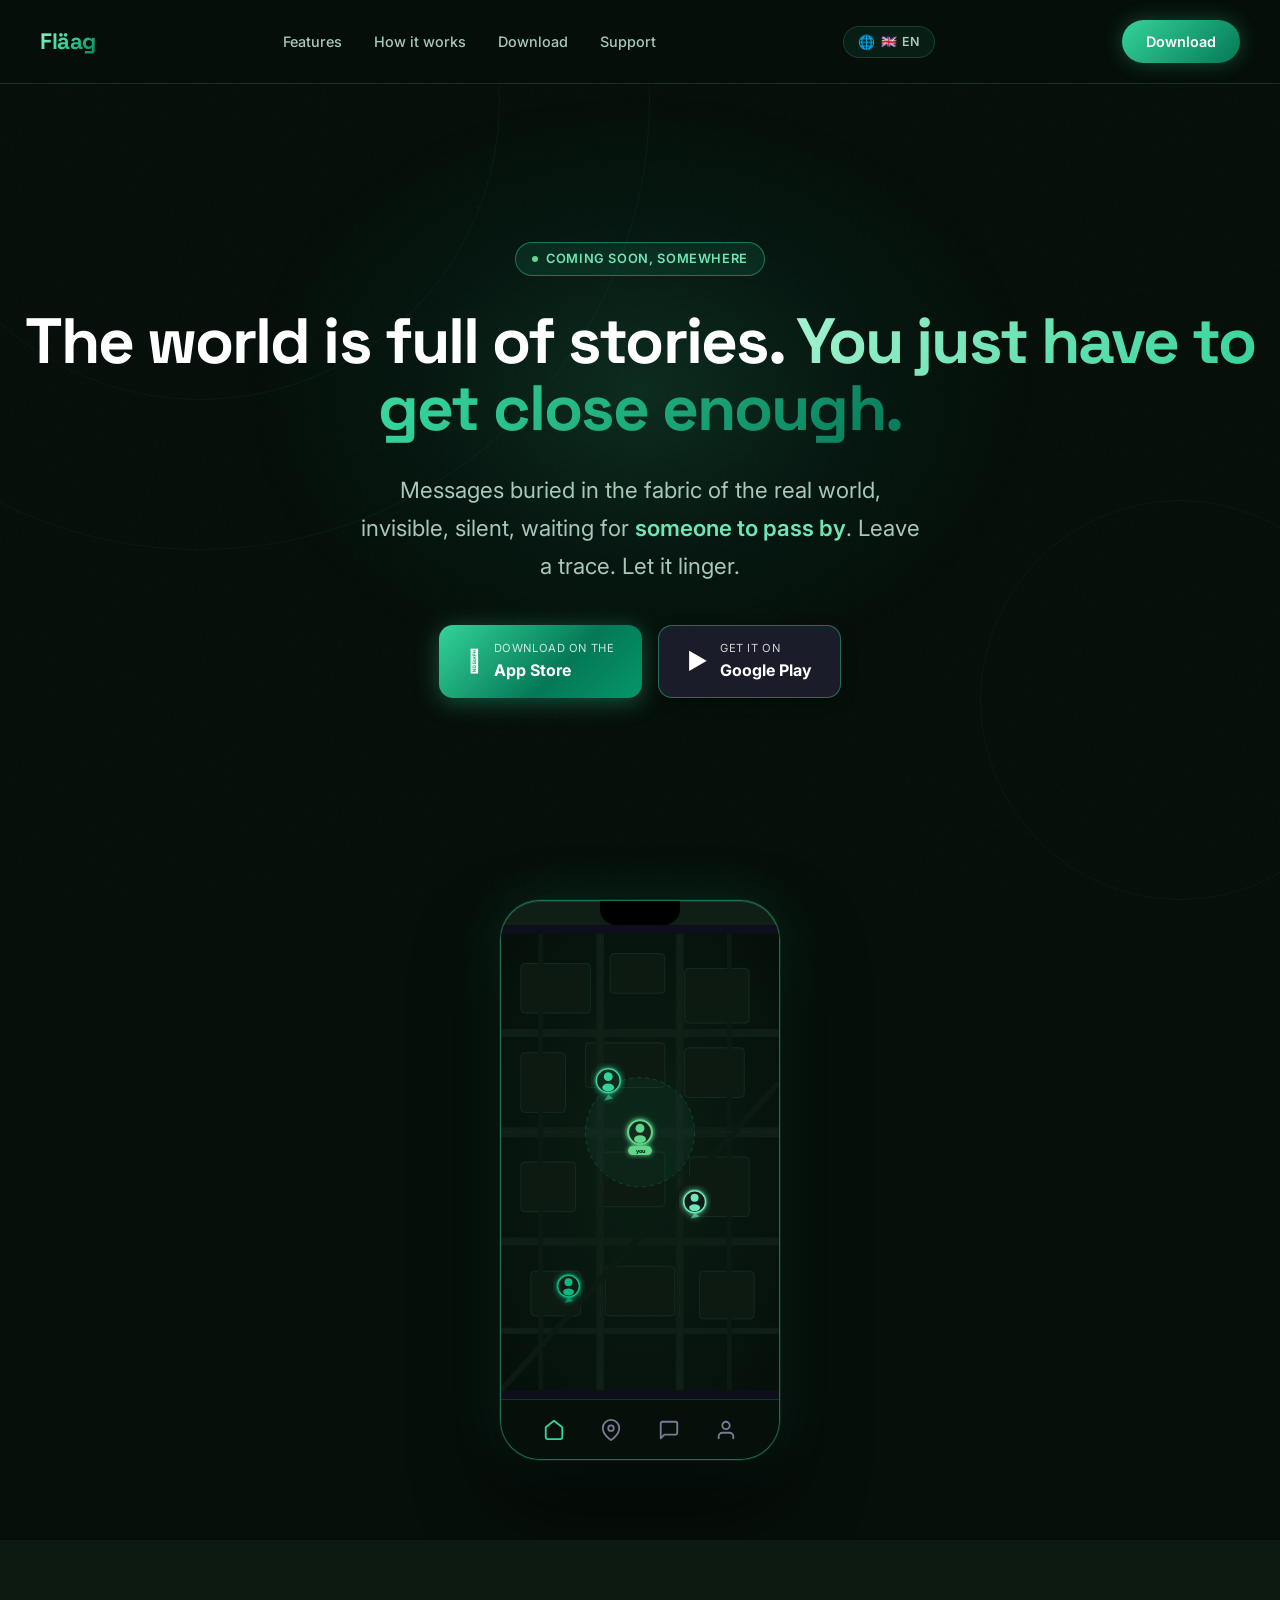
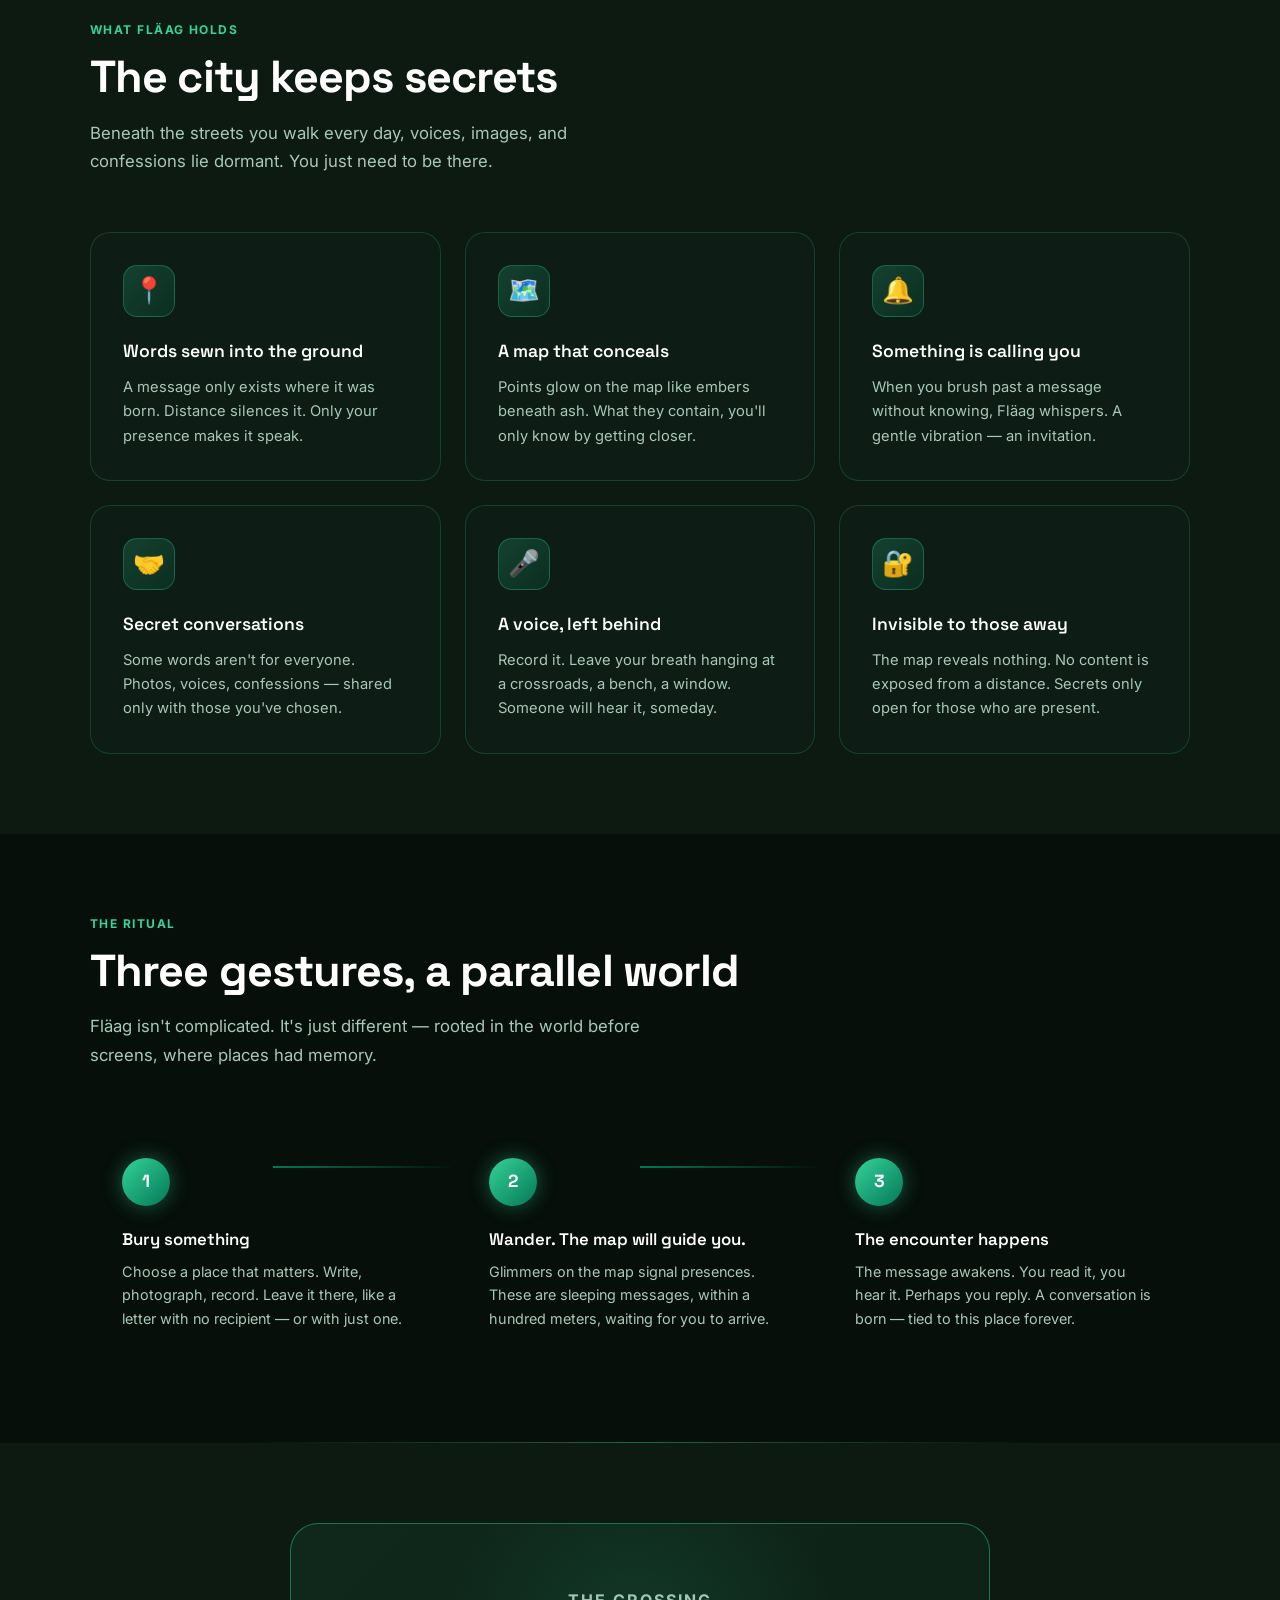
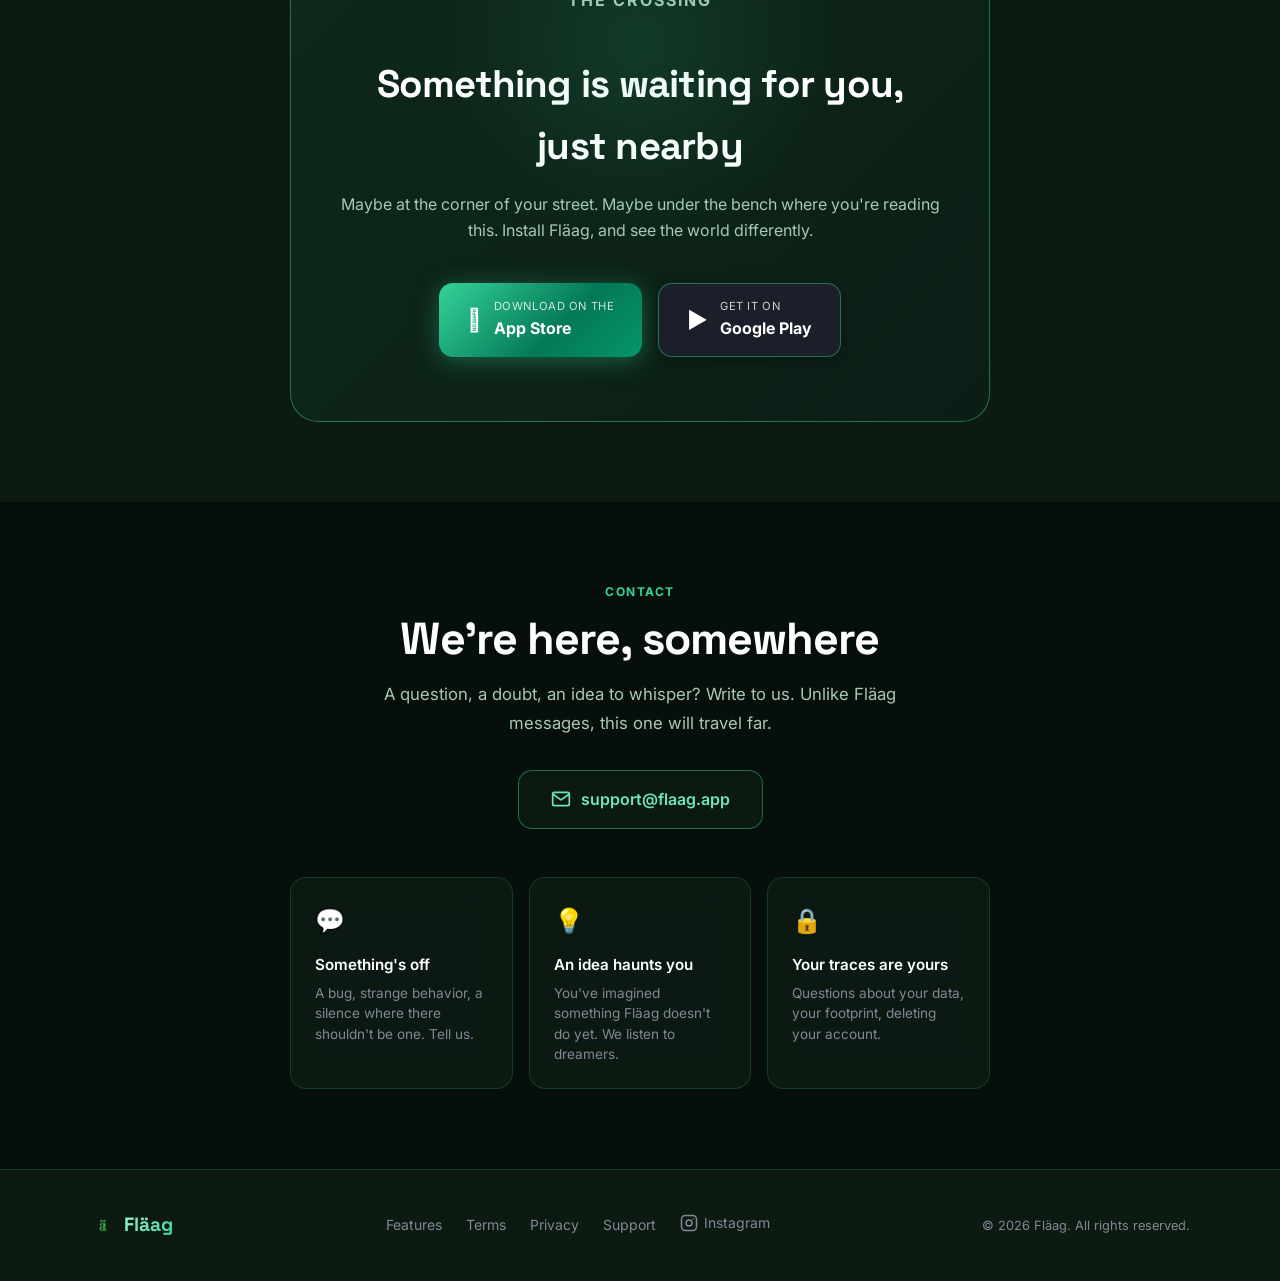
==== commit 55680060: "feat: add Instagram link to footer for enhanced social media presence" ====
--- a/index.html
+++ b/index.html
@@ -945,7 +945,7 @@
     </p>
 
     <div class="hero-actions">
-      <a href="#download" class="btn-store">
+      <a href="https://apps.apple.com/us/app/flaag/id6763296658" target="_blank" rel="noopener noreferrer" class="btn-store">
         <span class="store-icon">&#xF8FF;</span>
         <span class="store-text">
           <span data-i18n="hero.appstore_pre">Télécharger sur l'</span>
@@ -1158,7 +1158,7 @@
         <h2 data-i18n-html="dl.title">Quelque chose vous attend,<br/>tout près d'ici</h2>
         <p data-i18n="dl.desc">Peut-être à l'angle de votre rue. Peut-être sous le banc où vous lisez ceci. Installez Fläag, et regardez le monde autrement.</p>
         <div class="download-buttons">
-          <a href="#" class="btn-store" data-i18n-aria="dl.appstore_aria">
+          <a href="https://apps.apple.com/us/app/flaag/id6763296658" target="_blank" rel="noopener noreferrer" class="btn-store" data-i18n-aria="dl.appstore_aria">
             <span class="store-icon">&#xF8FF;</span>
             <span class="store-text">
               <span data-i18n="hero.appstore_pre">Télécharger sur l'</span>
@@ -1226,6 +1226,7 @@
         <li><a href="cgu.html" data-i18n="footer.terms">CGU</a></li>
         <li><a href="cgu.html#confidentialite" data-i18n="footer.privacy">Confidentialité</a></li>
         <li><a href="mailto:support@flaag.app" data-i18n="nav.support">Contact</a></li>
+        <li><a href="https://www.instagram.com/flaag.app" target="_blank" rel="noopener noreferrer" aria-label="Instagram" style="display:inline-flex;align-items:center;gap:6px;"><svg xmlns="http://www.w3.org/2000/svg" width="18" height="18" viewBox="0 0 24 24" fill="none" stroke="currentColor" stroke-width="2" stroke-linecap="round" stroke-linejoin="round" aria-hidden="true"><rect x="2" y="2" width="20" height="20" rx="5" ry="5"/><circle cx="12" cy="12" r="4"/><circle cx="17.5" cy="6.5" r="1" fill="currentColor" stroke="none"/></svg>Instagram</a></li>
       </ul>
       <p class="footer-copy">&copy; 2026 Fläag. <span data-i18n="footer.rights">Tous droits réservés.</span></p>
     </div>
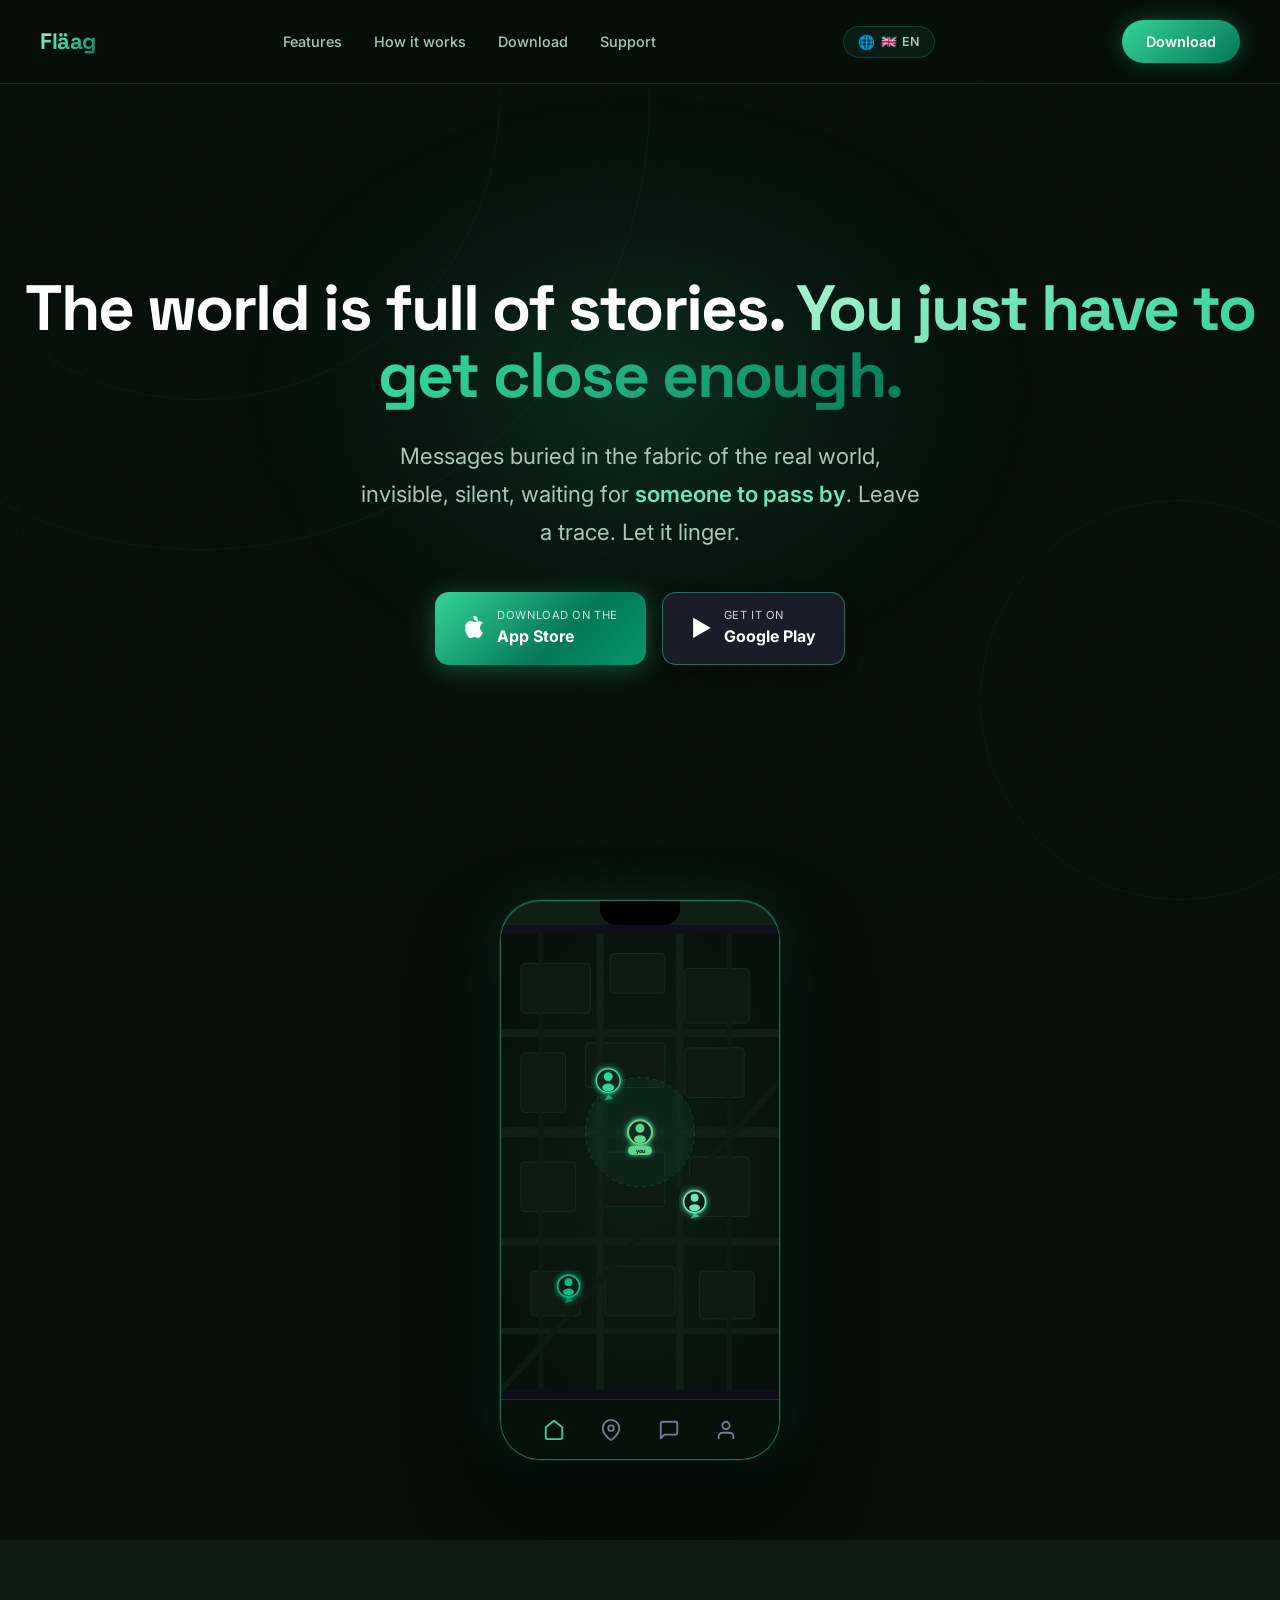
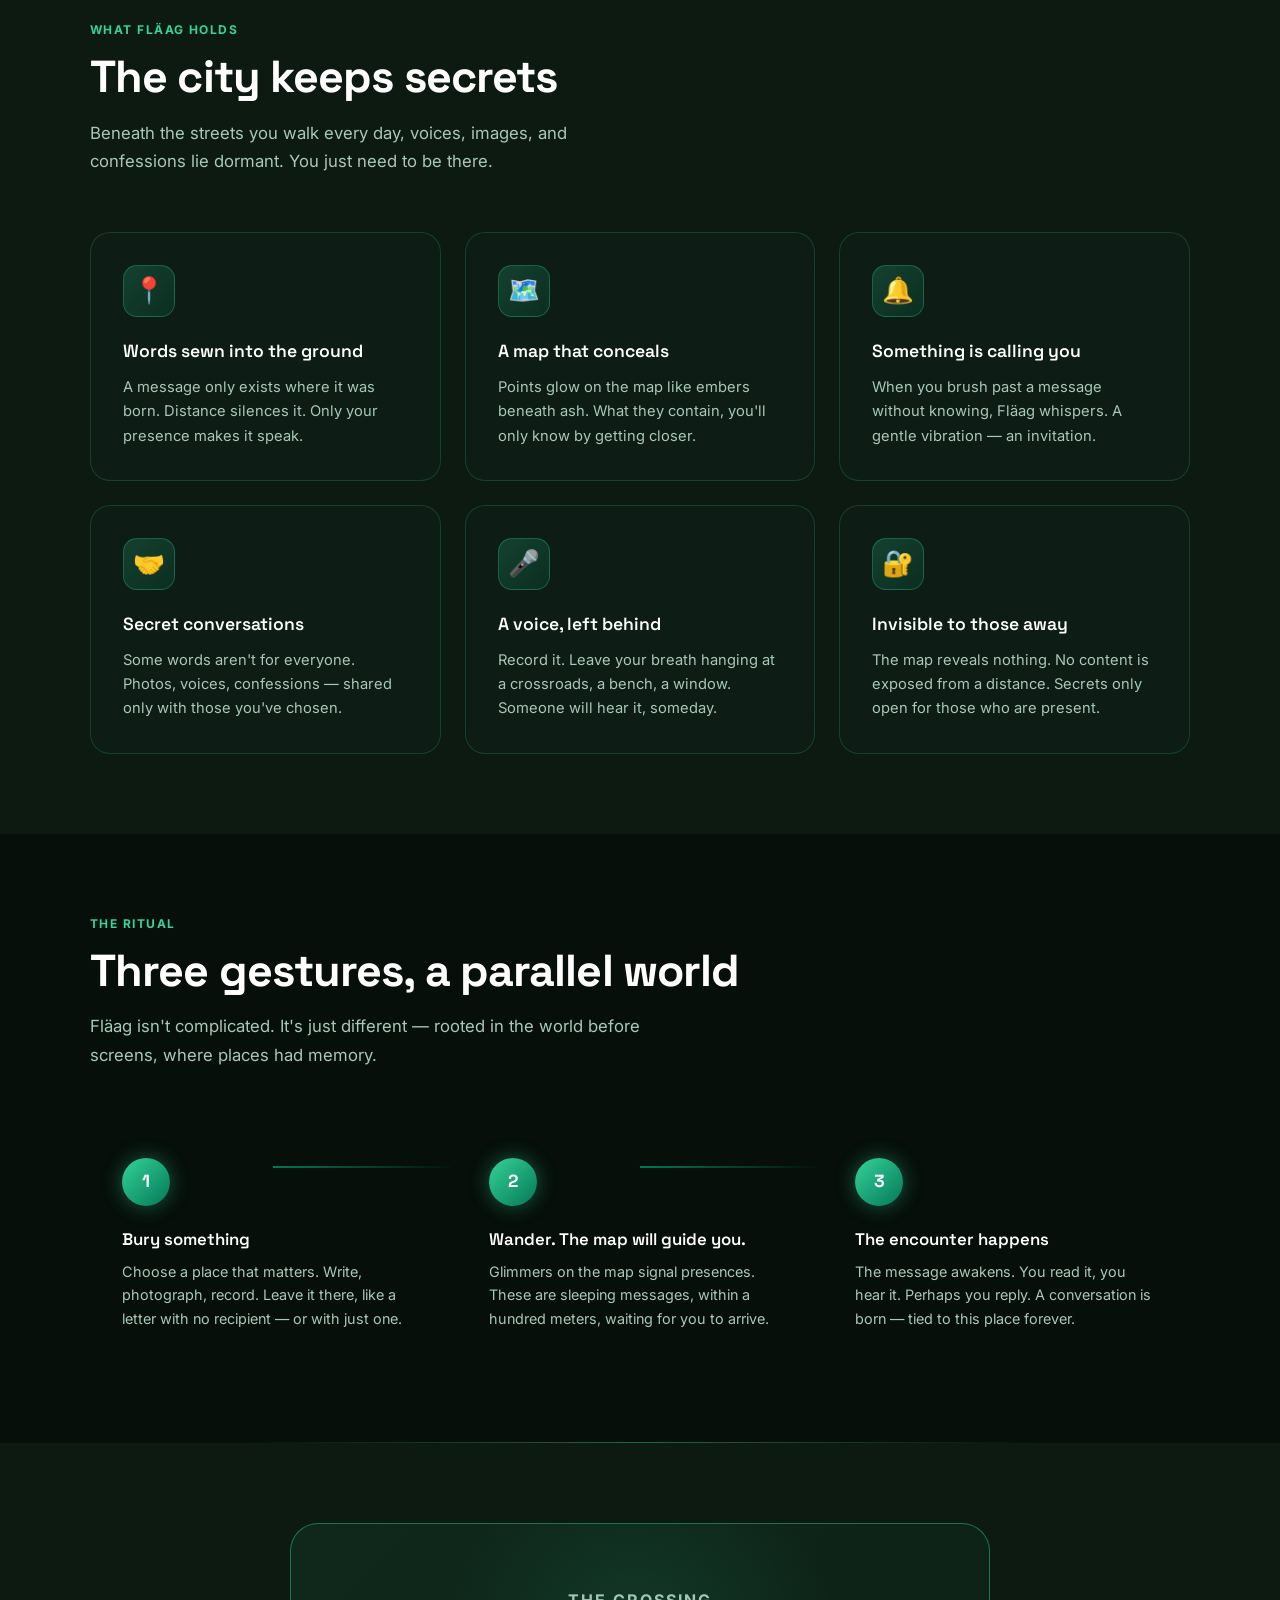
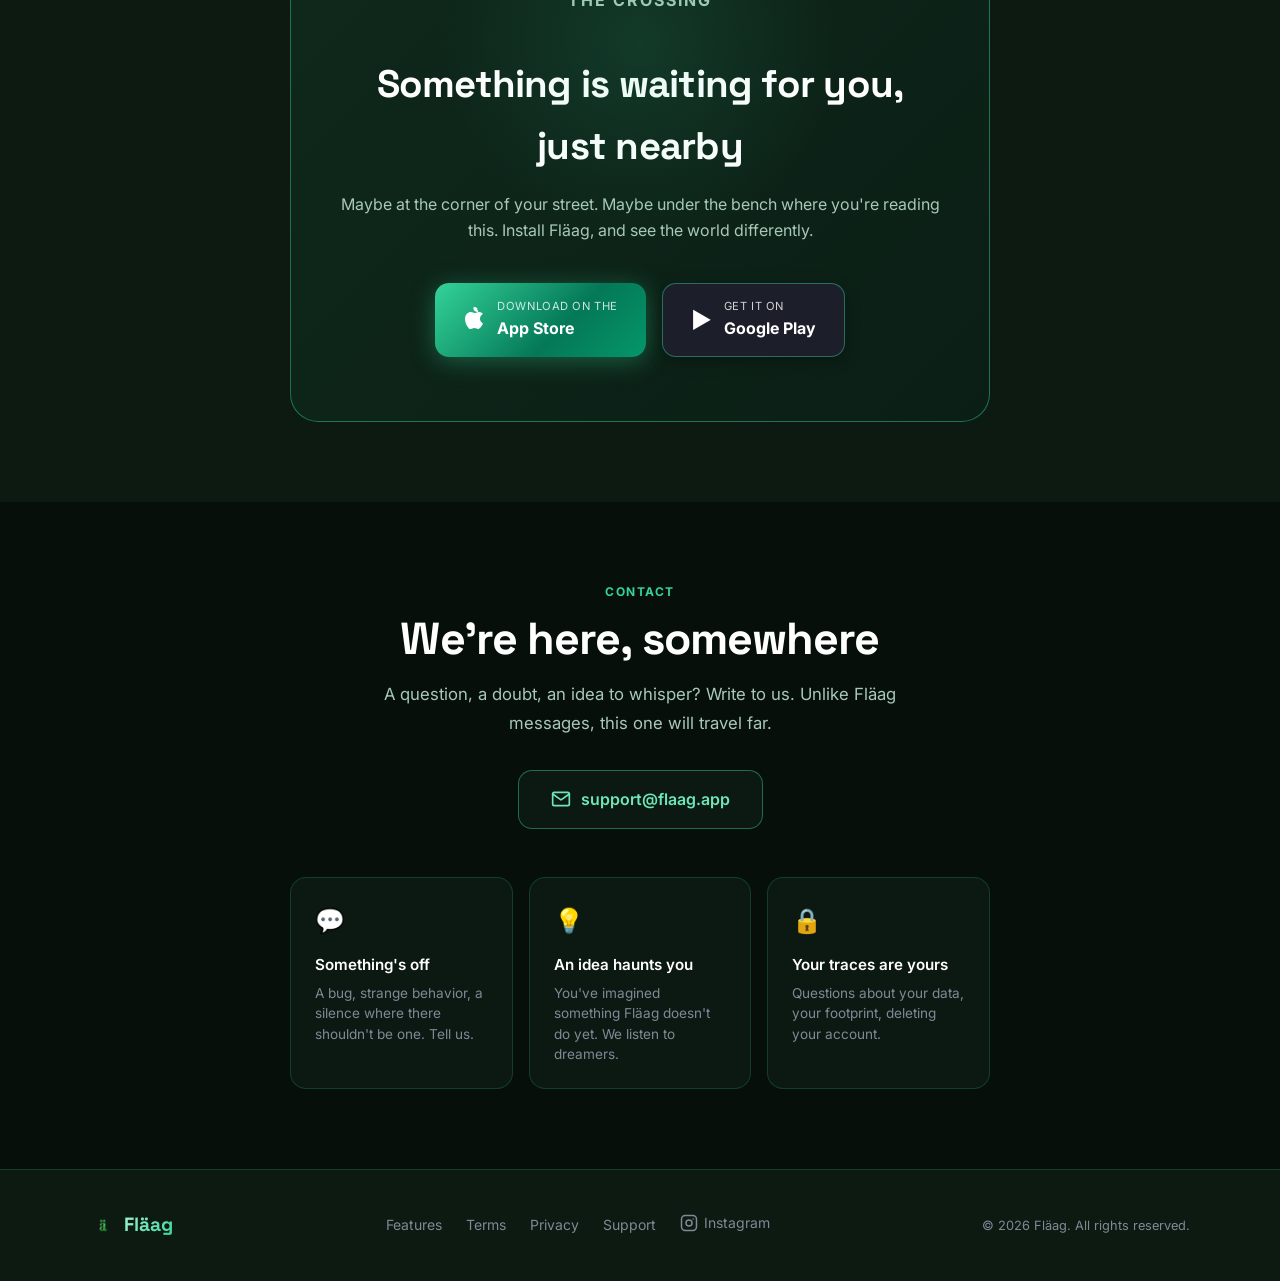
==== commit bc55414b: "feat: replace App Store icon with SVG for improved scalability and aesthetics" ====
--- a/index.html
+++ b/index.html
@@ -935,8 +935,6 @@
       <div class="topo-ring" style="width:400px;height:400px;bottom:0;right:-100px;"></div>
     </div>
 
-    <div class="hero-badge" data-i18n="hero.badge">Bientôt, quelque part</div>
-
     <h1 data-i18n-html="hero.h1">Le monde regorge d'histoires. <span class="brand">Encore faut-il s'en approcher</span></h1>
 
     <p class="hero-subtitle" data-i18n-html="hero.subtitle">
@@ -946,7 +944,7 @@
 
     <div class="hero-actions">
       <a href="https://apps.apple.com/us/app/flaag/id6763296658" target="_blank" rel="noopener noreferrer" class="btn-store">
-        <span class="store-icon">&#xF8FF;</span>
+        <span class="store-icon"><svg xmlns="http://www.w3.org/2000/svg" viewBox="0 0 814 1000" width="22" height="22" fill="currentColor"><path d="M788.1 340.9c-5.8 4.5-108.2 62.2-108.2 190.5 0 148.4 130.3 200.9 134.2 202.2-.6 3.2-20.7 71.9-68.7 141.9-42.8 61.6-87.5 123.1-155.5 123.1s-85.5-39.5-164-39.5c-76 0-103.7 40.8-165.9 40.8s-105-37.5-155.5-127.4C46 790.7 0 663 0 541.8c0-207.5 135.4-317.3 267.7-317.3 70.2 0 128.7 46.1 172.6 46.1 42.7 0 109.5-48.7 189.2-48.7 28.8 0 108.5 4.8 169.3 67.3z"/><path d="M554.1 54.3C517.6 18.1 466.5 0 415.4 0c-5.8 0-11.7.4-17.5 1.3-1.2.2-2.5.3-3.8.3-27.2 62.5-5.8 138.7 46.3 179.4 40.1 31 93.4 49.8 142.5 49.8 3 0 5.9-.1 8.8-.3 2-.1 4-.2 5.9-.2 1.5-30.1-6.9-79.9-43.5-116z"/></svg></span>
         <span class="store-text">
           <span data-i18n="hero.appstore_pre">Télécharger sur l'</span>
           <span>App Store</span>
@@ -1159,7 +1157,7 @@
         <p data-i18n="dl.desc">Peut-être à l'angle de votre rue. Peut-être sous le banc où vous lisez ceci. Installez Fläag, et regardez le monde autrement.</p>
         <div class="download-buttons">
           <a href="https://apps.apple.com/us/app/flaag/id6763296658" target="_blank" rel="noopener noreferrer" class="btn-store" data-i18n-aria="dl.appstore_aria">
-            <span class="store-icon">&#xF8FF;</span>
+            <span class="store-icon"><svg xmlns="http://www.w3.org/2000/svg" viewBox="0 0 814 1000" width="22" height="22" fill="currentColor"><path d="M788.1 340.9c-5.8 4.5-108.2 62.2-108.2 190.5 0 148.4 130.3 200.9 134.2 202.2-.6 3.2-20.7 71.9-68.7 141.9-42.8 61.6-87.5 123.1-155.5 123.1s-85.5-39.5-164-39.5c-76 0-103.7 40.8-165.9 40.8s-105-37.5-155.5-127.4C46 790.7 0 663 0 541.8c0-207.5 135.4-317.3 267.7-317.3 70.2 0 128.7 46.1 172.6 46.1 42.7 0 109.5-48.7 189.2-48.7 28.8 0 108.5 4.8 169.3 67.3z"/><path d="M554.1 54.3C517.6 18.1 466.5 0 415.4 0c-5.8 0-11.7.4-17.5 1.3-1.2.2-2.5.3-3.8.3-27.2 62.5-5.8 138.7 46.3 179.4 40.1 31 93.4 49.8 142.5 49.8 3 0 5.9-.1 8.8-.3 2-.1 4-.2 5.9-.2 1.5-30.1-6.9-79.9-43.5-116z"/></svg></span>
             <span class="store-text">
               <span data-i18n="hero.appstore_pre">Télécharger sur l'</span>
               <span>App Store</span>
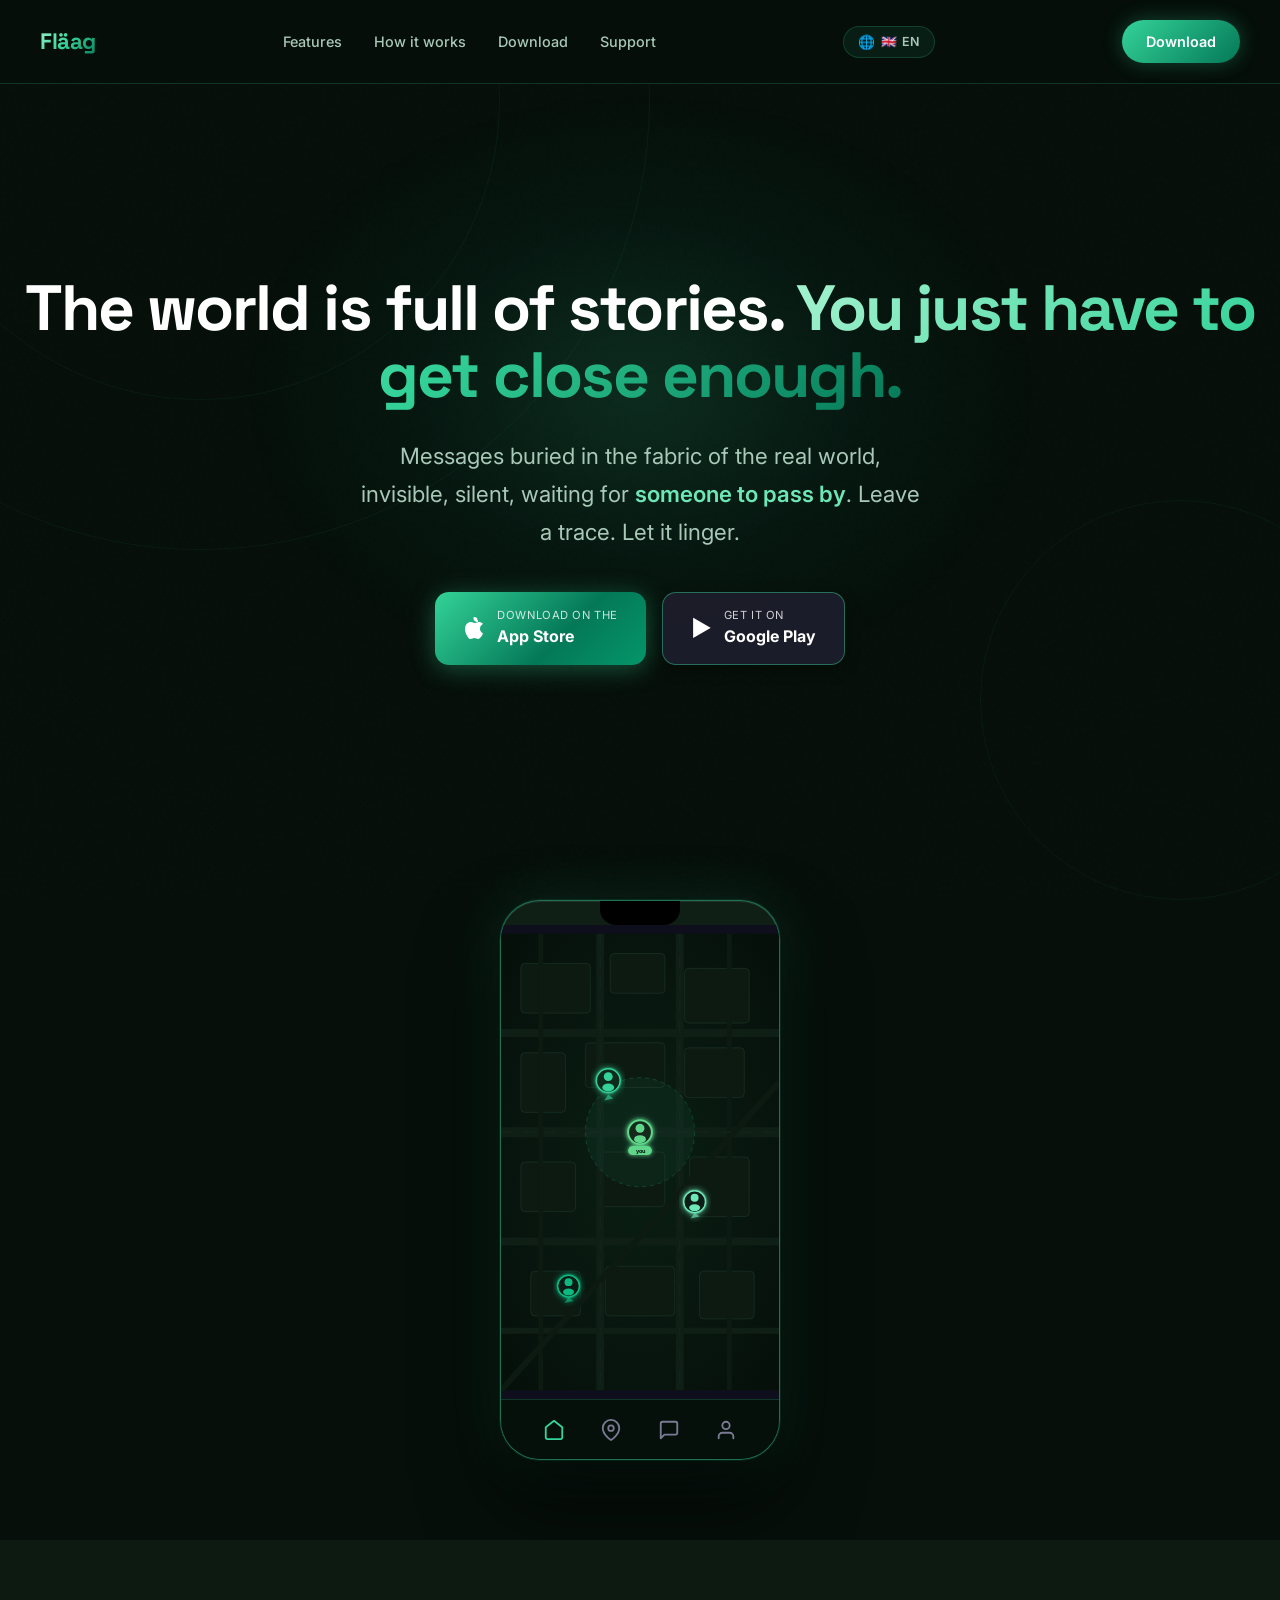
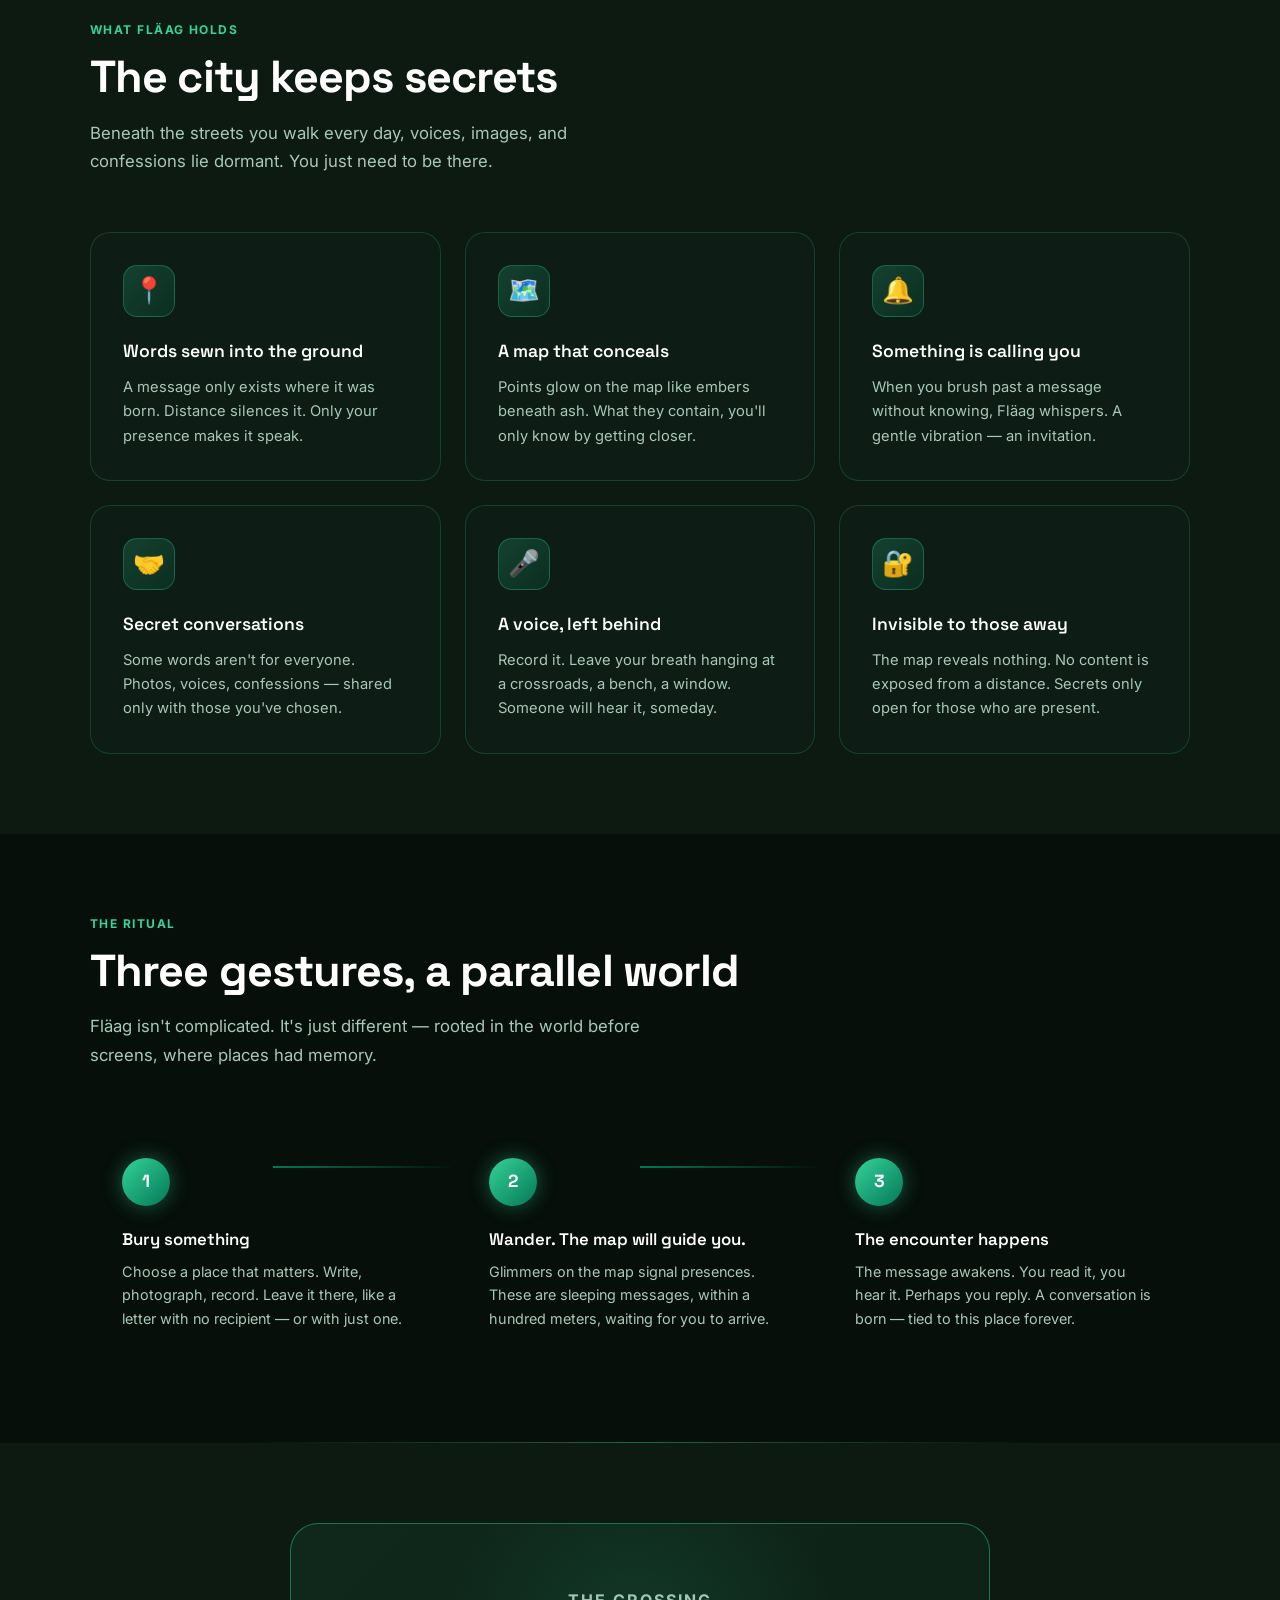
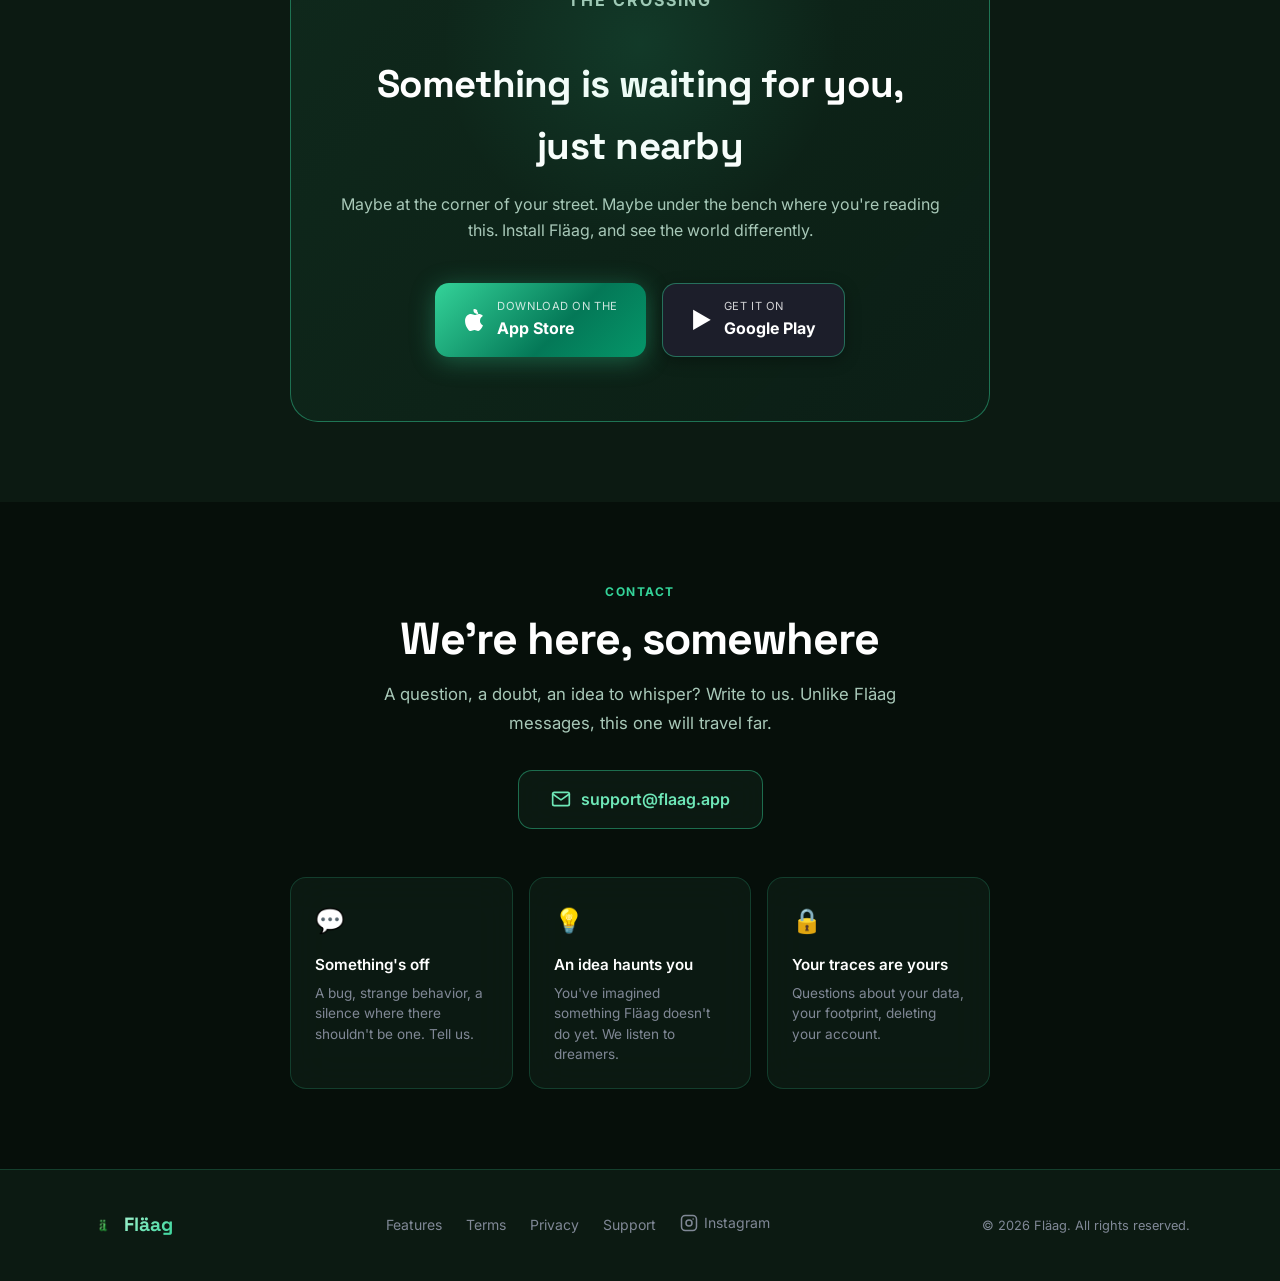
==== commit 65d9b00d: "feat: enhance App Store icon styling for better alignment and scalability" ====
--- a/index.html
+++ b/index.html
@@ -335,6 +335,15 @@
     .store-icon {
       font-size: 1.4rem;
       line-height: 1;
+      flex-shrink: 0;
+      display: flex;
+      align-items: center;
+    }
+
+    .store-icon svg {
+      width: 22px;
+      height: 22px;
+      flex-shrink: 0;
     }
 
     .store-text {
@@ -944,7 +953,7 @@
 
     <div class="hero-actions">
       <a href="https://apps.apple.com/us/app/flaag/id6763296658" target="_blank" rel="noopener noreferrer" class="btn-store">
-        <span class="store-icon"><svg xmlns="http://www.w3.org/2000/svg" viewBox="0 0 814 1000" width="22" height="22" fill="currentColor"><path d="M788.1 340.9c-5.8 4.5-108.2 62.2-108.2 190.5 0 148.4 130.3 200.9 134.2 202.2-.6 3.2-20.7 71.9-68.7 141.9-42.8 61.6-87.5 123.1-155.5 123.1s-85.5-39.5-164-39.5c-76 0-103.7 40.8-165.9 40.8s-105-37.5-155.5-127.4C46 790.7 0 663 0 541.8c0-207.5 135.4-317.3 267.7-317.3 70.2 0 128.7 46.1 172.6 46.1 42.7 0 109.5-48.7 189.2-48.7 28.8 0 108.5 4.8 169.3 67.3z"/><path d="M554.1 54.3C517.6 18.1 466.5 0 415.4 0c-5.8 0-11.7.4-17.5 1.3-1.2.2-2.5.3-3.8.3-27.2 62.5-5.8 138.7 46.3 179.4 40.1 31 93.4 49.8 142.5 49.8 3 0 5.9-.1 8.8-.3 2-.1 4-.2 5.9-.2 1.5-30.1-6.9-79.9-43.5-116z"/></svg></span>
+        <span class="store-icon"><svg xmlns="http://www.w3.org/2000/svg" viewBox="0 0 814 1000" width="22" height="22" fill="currentColor" style="width:22px;height:22px;flex-shrink:0"><path d="M788.1 340.9c-5.8 4.5-108.2 62.2-108.2 190.5 0 148.4 130.3 200.9 134.2 202.2-.6 3.2-20.7 71.9-68.7 141.9-42.8 61.6-87.5 123.1-155.5 123.1s-85.5-39.5-164-39.5c-76 0-103.7 40.8-165.9 40.8s-105-37.5-155.5-127.4C46 790.7 0 663 0 541.8c0-207.5 135.4-317.3 267.7-317.3 70.2 0 128.7 46.1 172.6 46.1 42.7 0 109.5-48.7 189.2-48.7 28.8 0 108.5 4.8 169.3 67.3z"/><path d="M554.1 54.3C517.6 18.1 466.5 0 415.4 0c-5.8 0-11.7.4-17.5 1.3-1.2.2-2.5.3-3.8.3-27.2 62.5-5.8 138.7 46.3 179.4 40.1 31 93.4 49.8 142.5 49.8 3 0 5.9-.1 8.8-.3 2-.1 4-.2 5.9-.2 1.5-30.1-6.9-79.9-43.5-116z"/></svg></span>
         <span class="store-text">
           <span data-i18n="hero.appstore_pre">Télécharger sur l'</span>
           <span>App Store</span>
@@ -1157,7 +1166,7 @@
         <p data-i18n="dl.desc">Peut-être à l'angle de votre rue. Peut-être sous le banc où vous lisez ceci. Installez Fläag, et regardez le monde autrement.</p>
         <div class="download-buttons">
           <a href="https://apps.apple.com/us/app/flaag/id6763296658" target="_blank" rel="noopener noreferrer" class="btn-store" data-i18n-aria="dl.appstore_aria">
-            <span class="store-icon"><svg xmlns="http://www.w3.org/2000/svg" viewBox="0 0 814 1000" width="22" height="22" fill="currentColor"><path d="M788.1 340.9c-5.8 4.5-108.2 62.2-108.2 190.5 0 148.4 130.3 200.9 134.2 202.2-.6 3.2-20.7 71.9-68.7 141.9-42.8 61.6-87.5 123.1-155.5 123.1s-85.5-39.5-164-39.5c-76 0-103.7 40.8-165.9 40.8s-105-37.5-155.5-127.4C46 790.7 0 663 0 541.8c0-207.5 135.4-317.3 267.7-317.3 70.2 0 128.7 46.1 172.6 46.1 42.7 0 109.5-48.7 189.2-48.7 28.8 0 108.5 4.8 169.3 67.3z"/><path d="M554.1 54.3C517.6 18.1 466.5 0 415.4 0c-5.8 0-11.7.4-17.5 1.3-1.2.2-2.5.3-3.8.3-27.2 62.5-5.8 138.7 46.3 179.4 40.1 31 93.4 49.8 142.5 49.8 3 0 5.9-.1 8.8-.3 2-.1 4-.2 5.9-.2 1.5-30.1-6.9-79.9-43.5-116z"/></svg></span>
+            <span class="store-icon"><svg xmlns="http://www.w3.org/2000/svg" viewBox="0 0 814 1000" width="22" height="22" fill="currentColor" style="width:22px;height:22px;flex-shrink:0"><path d="M788.1 340.9c-5.8 4.5-108.2 62.2-108.2 190.5 0 148.4 130.3 200.9 134.2 202.2-.6 3.2-20.7 71.9-68.7 141.9-42.8 61.6-87.5 123.1-155.5 123.1s-85.5-39.5-164-39.5c-76 0-103.7 40.8-165.9 40.8s-105-37.5-155.5-127.4C46 790.7 0 663 0 541.8c0-207.5 135.4-317.3 267.7-317.3 70.2 0 128.7 46.1 172.6 46.1 42.7 0 109.5-48.7 189.2-48.7 28.8 0 108.5 4.8 169.3 67.3z"/><path d="M554.1 54.3C517.6 18.1 466.5 0 415.4 0c-5.8 0-11.7.4-17.5 1.3-1.2.2-2.5.3-3.8.3-27.2 62.5-5.8 138.7 46.3 179.4 40.1 31 93.4 49.8 142.5 49.8 3 0 5.9-.1 8.8-.3 2-.1 4-.2 5.9-.2 1.5-30.1-6.9-79.9-43.5-116z"/></svg></span>
             <span class="store-text">
               <span data-i18n="hero.appstore_pre">Télécharger sur l'</span>
               <span>App Store</span>
